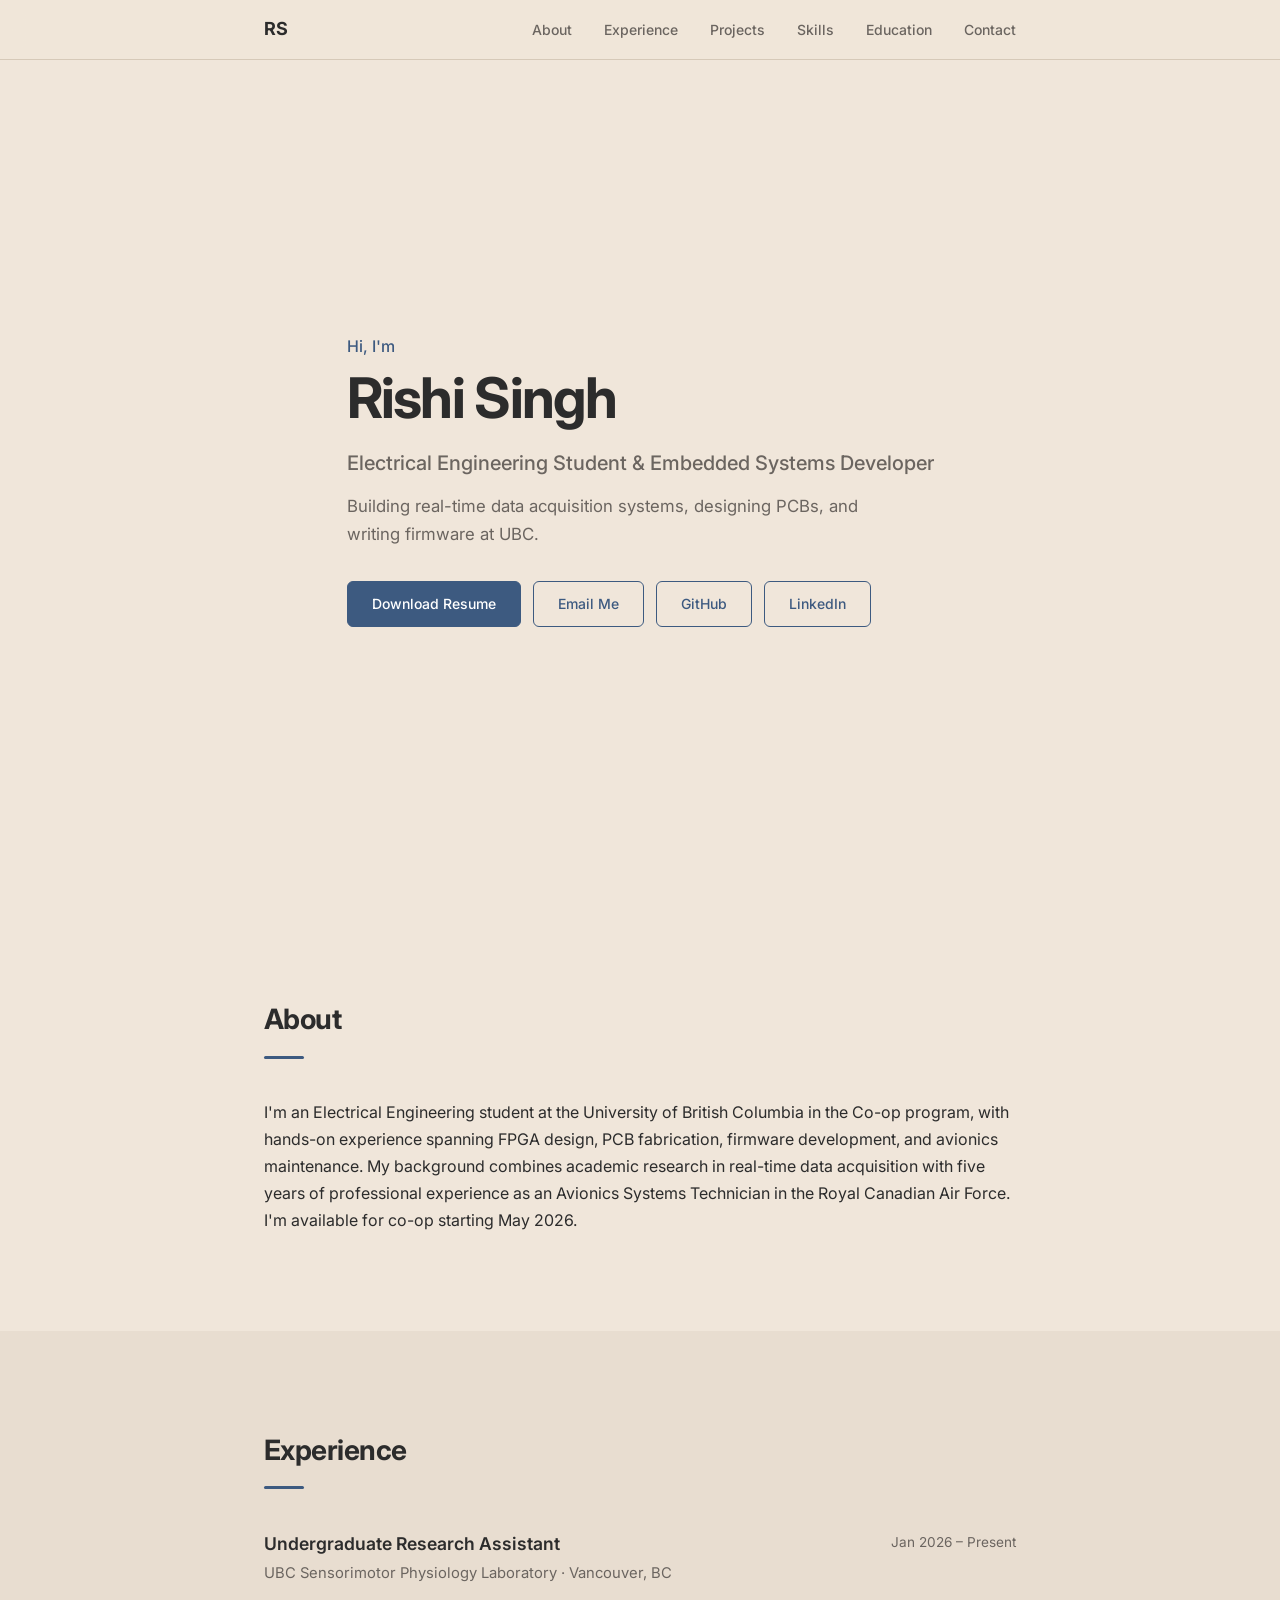
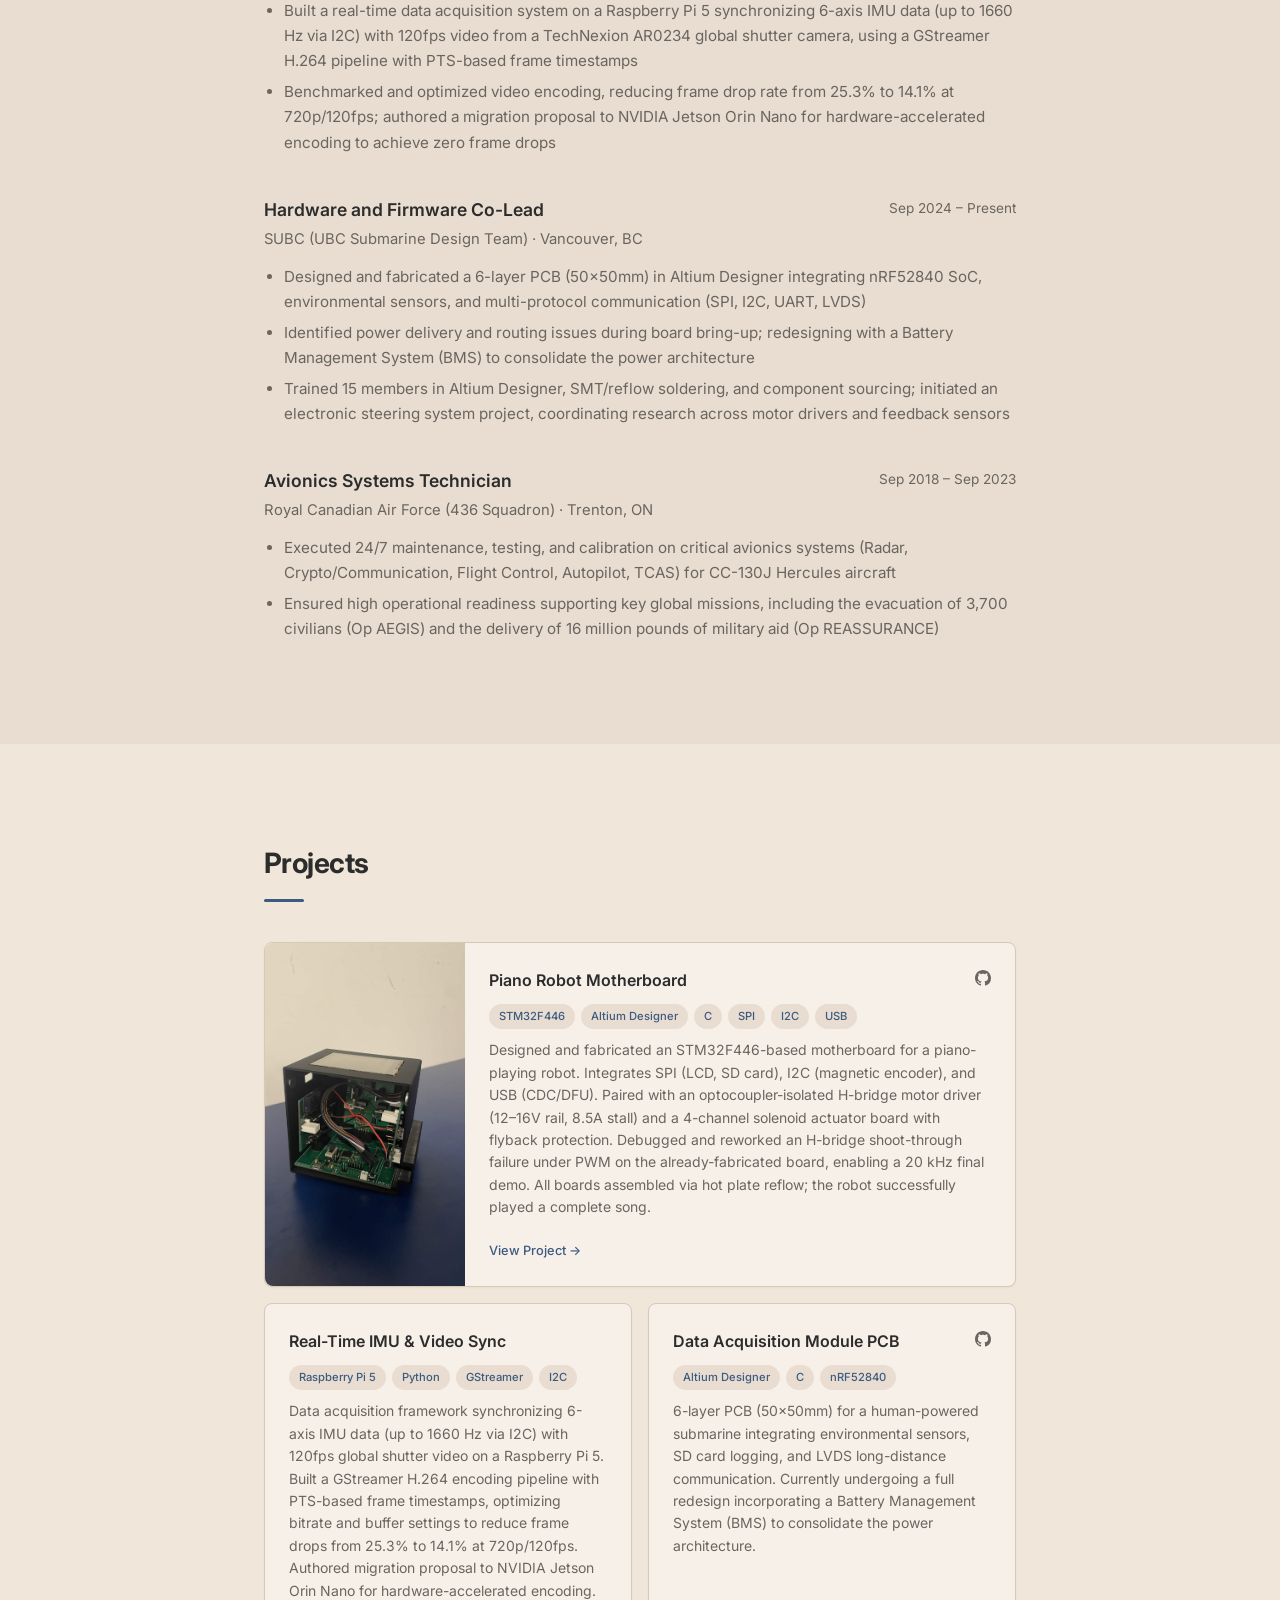
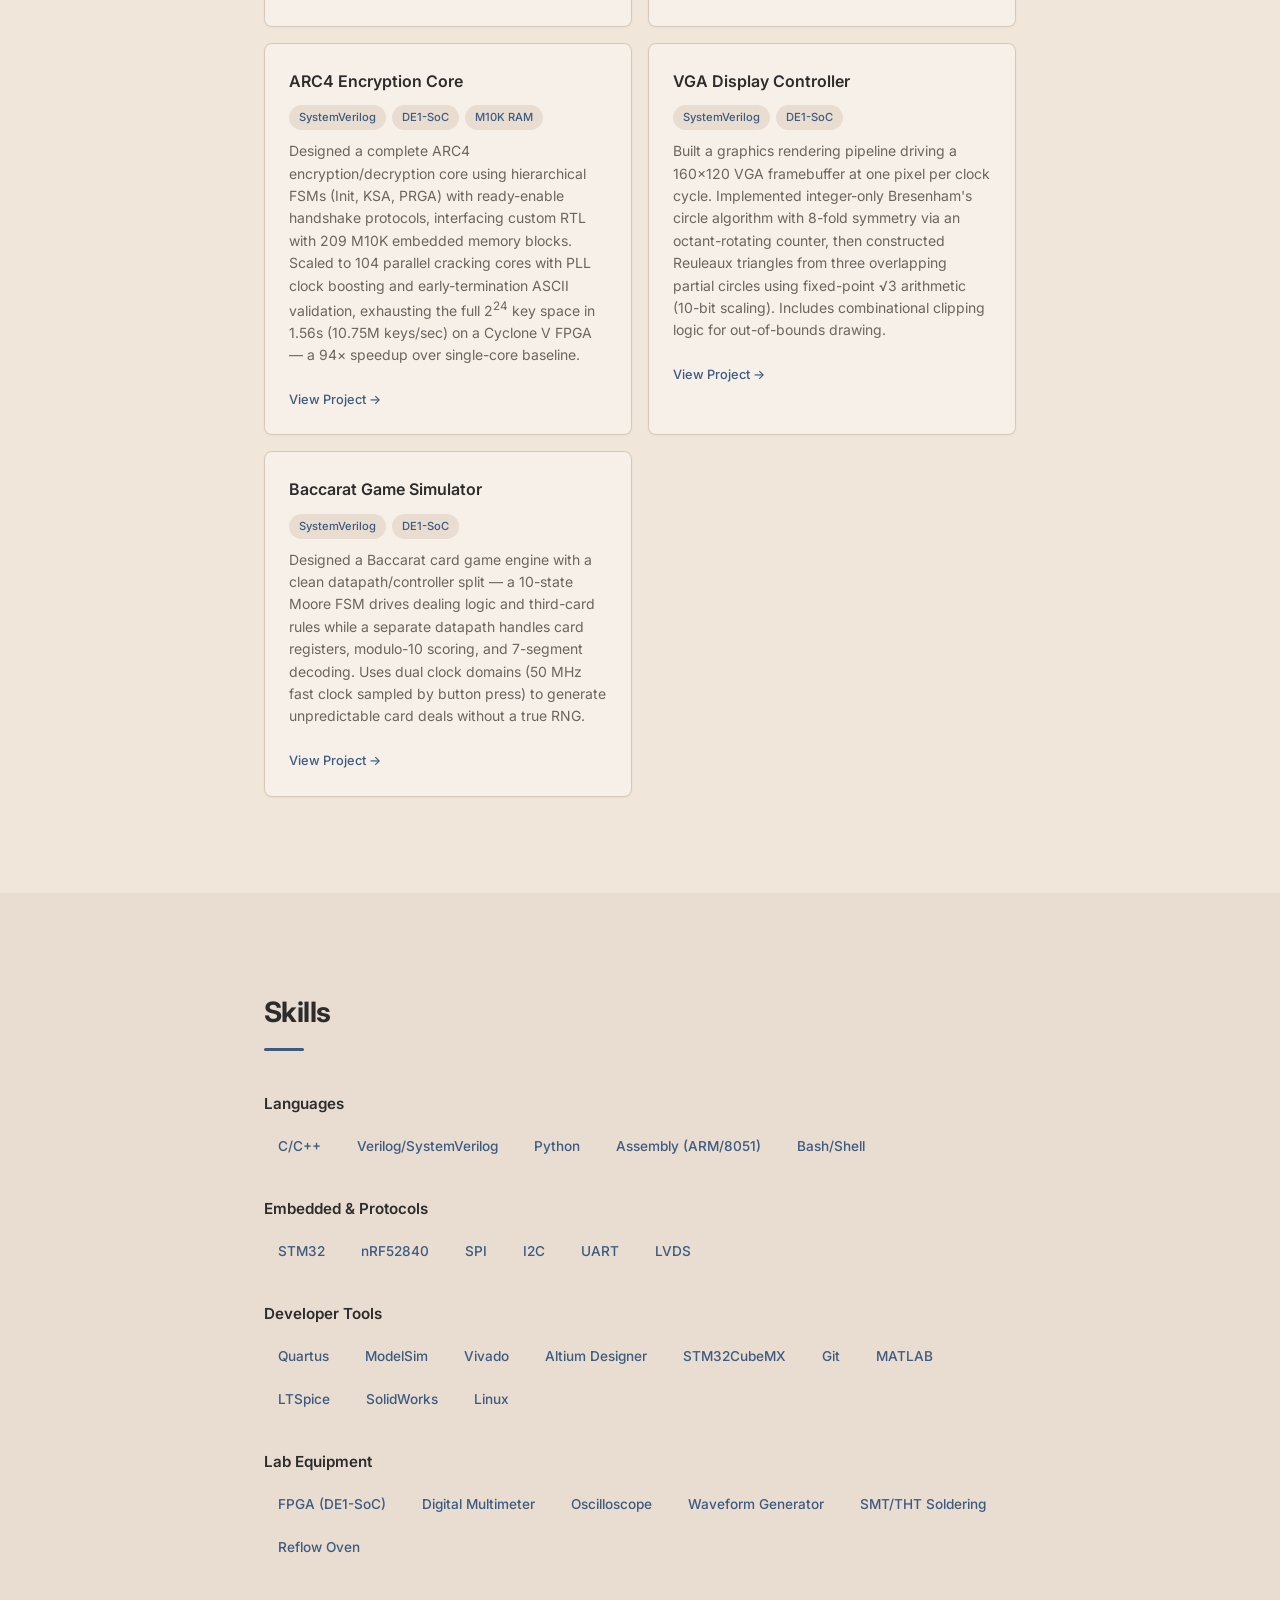
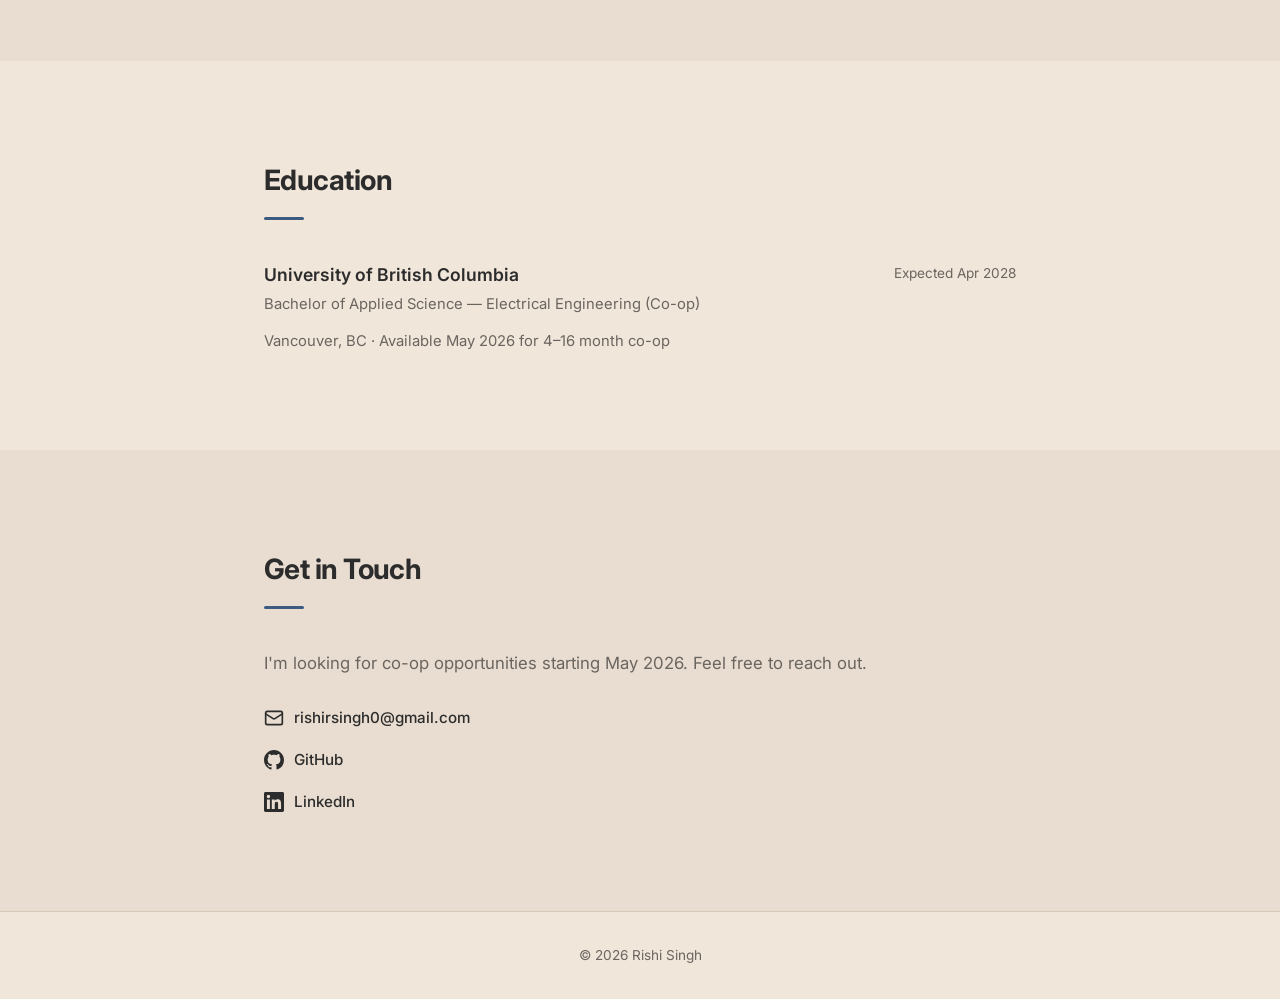
==== index.html @ 681d7760 "Update Piano Robot page with H-bridge rework story and restore videos Replace the dead tuning-test u" ====
<!DOCTYPE html>
<html lang="en">
<head>
  <meta charset="UTF-8">
  <meta name="viewport" content="width=device-width, initial-scale=1.0">
  <title>Rishi Singh</title>
  <link rel="preconnect" href="https://fonts.googleapis.com">
  <link rel="preconnect" href="https://fonts.gstatic.com" crossorigin>
  <link href="https://fonts.googleapis.com/css2?family=Inter:wght@400;500;600;700&display=swap" rel="stylesheet">
  <link rel="stylesheet" href="style.css">
</head>
<body>

  <!-- Navigation -->
  <nav class="nav" id="nav">
    <div class="nav-inner">
      <a href="#hero" class="nav-logo">RS</a>
      <button class="nav-toggle" id="nav-toggle" aria-label="Toggle navigation">
        <span></span>
        <span></span>
        <span></span>
      </button>
      <ul class="nav-links" id="nav-links">
        <li><a href="#about">About</a></li>
        <li><a href="#experience">Experience</a></li>
        <li><a href="#projects">Projects</a></li>
        <li><a href="#skills">Skills</a></li>
        <li><a href="#education">Education</a></li>
        <li><a href="#contact">Contact</a></li>
      </ul>
    </div>
  </nav>

  <!-- Hero -->
  <section class="hero" id="hero">
    <div class="container">
      <p class="hero-greeting">Hi, I'm</p>
      <h1 class="hero-name">Rishi Singh</h1>
      <p class="hero-title">Electrical Engineering Student &amp; Embedded Systems Developer</p>
      <p class="hero-tagline">Building real-time data acquisition systems, designing PCBs, and writing firmware at UBC.</p>
      <div class="hero-links">
        <a href="Resume_Rishi_Singh.pdf" download class="btn">Download Resume</a>
        <a href="mailto:rishirsingh0@gmail.com" class="btn btn-outline">Email Me</a>
        <a href="https://github.com/RishiSingh0" target="_blank" rel="noopener" class="btn btn-outline">GitHub</a>
        <a href="https://linkedin.com/in/devrishisingh/" target="_blank" rel="noopener" class="btn btn-outline">LinkedIn</a>
      </div>
    </div>
  </section>

  <!-- About -->
  <section class="section" id="about">
    <div class="container fade-in">
      <h2 class="section-title">About</h2>
      <p>I'm an Electrical Engineering student at the University of British Columbia in the Co-op program, with hands-on experience spanning FPGA design, PCB fabrication, firmware development, and avionics maintenance. My background combines academic research in real-time data acquisition with five years of professional experience as an Avionics Systems Technician in the Royal Canadian Air Force. I'm available for co-op starting May 2026.</p>
    </div>
  </section>

  <!-- Experience -->
  <section class="section section-alt" id="experience">
    <div class="container fade-in">
      <h2 class="section-title">Experience</h2>

      <div class="entry">
        <div class="entry-header">
          <div>
            <h3 class="entry-title">Undergraduate Research Assistant</h3>
            <p class="entry-subtitle">UBC Sensorimotor Physiology Laboratory &middot; Vancouver, BC</p>
          </div>
          <span class="entry-date">Jan 2026 &ndash; Present</span>
        </div>
        <ul class="entry-list">
          <li>Built a real-time data acquisition system on a Raspberry Pi 5 synchronizing 6-axis IMU data (up to 1660 Hz via I2C) with 120fps video from a TechNexion AR0234 global shutter camera, using a GStreamer H.264 pipeline with PTS-based frame timestamps</li>
          <li>Benchmarked and optimized video encoding, reducing frame drop rate from 25.3% to 14.1% at 720p/120fps; authored a migration proposal to NVIDIA Jetson Orin Nano for hardware-accelerated encoding to achieve zero frame drops</li>
        </ul>
      </div>

      <div class="entry">
        <div class="entry-header">
          <div>
            <h3 class="entry-title">Hardware and Firmware Co-Lead</h3>
            <p class="entry-subtitle">SUBC (UBC Submarine Design Team) &middot; Vancouver, BC</p>
          </div>
          <span class="entry-date">Sep 2024 &ndash; Present</span>
        </div>
        <ul class="entry-list">
          <li>Designed and fabricated a 6-layer PCB (50&times;50mm) in Altium Designer integrating nRF52840 SoC, environmental sensors, and multi-protocol communication (SPI, I2C, UART, LVDS)</li>
          <li>Identified power delivery and routing issues during board bring-up; redesigning with a Battery Management System (BMS) to consolidate the power architecture</li>
          <li>Trained 15 members in Altium Designer, SMT/reflow soldering, and component sourcing; initiated an electronic steering system project, coordinating research across motor drivers and feedback sensors</li>
        </ul>
      </div>

      <div class="entry">
        <div class="entry-header">
          <div>
            <h3 class="entry-title">Avionics Systems Technician</h3>
            <p class="entry-subtitle">Royal Canadian Air Force (436 Squadron) &middot; Trenton, ON</p>
          </div>
          <span class="entry-date">Sep 2018 &ndash; Sep 2023</span>
        </div>
        <ul class="entry-list">
          <li>Executed 24/7 maintenance, testing, and calibration on critical avionics systems (Radar, Crypto/Communication, Flight Control, Autopilot, TCAS) for CC-130J Hercules aircraft</li>
          <li>Ensured high operational readiness supporting key global missions, including the evacuation of 3,700 civilians (Op AEGIS) and the delivery of 16 million pounds of military aid (Op REASSURANCE)</li>
        </ul>
      </div>
    </div>
  </section>

  <!-- Projects -->
  <section class="section" id="projects">
    <div class="container fade-in">
      <h2 class="section-title">Projects</h2>
      <div class="projects-grid">

        <!-- Piano Robot Motherboard — spans full width -->
        <div class="project-card project-card-wide">
          <div class="project-card-inner">
            <div class="project-card-thumb">
              <img src="images/piano-system.jpg" alt="Piano robot system in enclosure with LCD display" loading="lazy">
            </div>
            <div class="project-card-body">
              <div class="project-card-header">
                <h3 class="project-name">Piano Robot Motherboard</h3>
                <a href="https://github.com/RishiSingh0/piano-robot-motherboard" target="_blank" rel="noopener" class="project-gh" aria-label="View on GitHub">
                  <svg width="16" height="16" viewBox="0 0 24 24" fill="currentColor"><path d="M12 0C5.37 0 0 5.37 0 12c0 5.31 3.435 9.795 8.205 11.385.6.105.825-.255.825-.57 0-.285-.015-1.23-.015-2.235-3.015.555-3.795-.735-4.035-1.41-.135-.345-.72-1.41-1.23-1.695-.42-.225-1.02-.78-.015-.795.945-.015 1.62.87 1.845 1.23 1.08 1.815 2.805 1.305 3.495.99.105-.78.42-1.305.765-1.605-2.67-.3-5.46-1.335-5.46-5.925 0-1.305.465-2.385 1.23-3.225-.12-.3-.54-1.53.12-3.18 0 0 1.005-.315 3.3 1.23.96-.27 1.98-.405 3-.405s2.04.135 3 .405c2.295-1.56 3.3-1.23 3.3-1.23.66 1.65.24 2.88.12 3.18.765.84 1.23 1.905 1.23 3.225 0 4.605-2.805 5.625-5.475 5.925.435.375.81 1.095.81 2.22 0 1.605-.015 2.895-.015 3.3 0 .315.225.69.825.57A12.02 12.02 0 0 0 24 12c0-6.63-5.37-12-12-12z"/></svg>
                </a>
              </div>
              <div class="project-tags">
                <span class="tag">STM32F446</span>
                <span class="tag">Altium Designer</span>
                <span class="tag">C</span>
                <span class="tag">SPI</span>
                <span class="tag">I2C</span>
                <span class="tag">USB</span>
              </div>
              <p class="project-desc">Designed and fabricated an STM32F446-based motherboard for a piano-playing robot. Integrates SPI (LCD, SD card), I2C (magnetic encoder), and USB (CDC/DFU). Paired with an optocoupler-isolated H-bridge motor driver (12&ndash;16V rail, 8.5A stall) and a 4-channel solenoid actuator board with flyback protection. Debugged and reworked an H-bridge shoot-through failure under PWM on the already-fabricated board, enabling a 20 kHz final demo. All boards assembled via hot plate reflow; the robot successfully played a complete song.</p>
              <a href="projects/piano-robot.html" class="project-link">View Project &rarr;</a>
            </div>
          </div>
        </div>

        <!-- IMU & Video Sync -->
        <div class="project-card">
          <div class="project-card-header">
            <h3 class="project-name">Real-Time IMU &amp; Video Sync</h3>
          </div>
          <div class="project-tags">
            <span class="tag">Raspberry Pi 5</span>
            <span class="tag">Python</span>
            <span class="tag">GStreamer</span>
            <span class="tag">I2C</span>
          </div>
          <p class="project-desc">Data acquisition framework synchronizing 6-axis IMU data (up to 1660 Hz via I2C) with 120fps global shutter video on a Raspberry Pi 5. Built a GStreamer H.264 encoding pipeline with PTS-based frame timestamps, optimizing bitrate and buffer settings to reduce frame drops from 25.3% to 14.1% at 720p/120fps. Authored migration proposal to NVIDIA Jetson Orin Nano for hardware-accelerated encoding.</p>
        </div>

        <!-- DAQ Module -->
        <div class="project-card">
          <div class="project-card-header">
            <h3 class="project-name">Data Acquisition Module PCB</h3>
            <a href="https://github.com/RishiSingh0/Data-Acquisition-Module-PCB" target="_blank" rel="noopener" class="project-gh" aria-label="View on GitHub">
              <svg width="16" height="16" viewBox="0 0 24 24" fill="currentColor"><path d="M12 0C5.37 0 0 5.37 0 12c0 5.31 3.435 9.795 8.205 11.385.6.105.825-.255.825-.57 0-.285-.015-1.23-.015-2.235-3.015.555-3.795-.735-4.035-1.41-.135-.345-.72-1.41-1.23-1.695-.42-.225-1.02-.78-.015-.795.945-.015 1.62.87 1.845 1.23 1.08 1.815 2.805 1.305 3.495.99.105-.78.42-1.305.765-1.605-2.67-.3-5.46-1.335-5.46-5.925 0-1.305.465-2.385 1.23-3.225-.12-.3-.54-1.53.12-3.18 0 0 1.005-.315 3.3 1.23.96-.27 1.98-.405 3-.405s2.04.135 3 .405c2.295-1.56 3.3-1.23 3.3-1.23.66 1.65.24 2.88.12 3.18.765.84 1.23 1.905 1.23 3.225 0 4.605-2.805 5.625-5.475 5.925.435.375.81 1.095.81 2.22 0 1.605-.015 2.895-.015 3.3 0 .315.225.69.825.57A12.02 12.02 0 0 0 24 12c0-6.63-5.37-12-12-12z"/></svg>
            </a>
          </div>
          <div class="project-tags">
            <span class="tag">Altium Designer</span>
            <span class="tag">C</span>
            <span class="tag">nRF52840</span>
          </div>
          <p class="project-desc">6-layer PCB (50&times;50mm) for a human-powered submarine integrating environmental sensors, SD card logging, and LVDS long-distance communication. Currently undergoing a full redesign incorporating a Battery Management System (BMS) to consolidate the power architecture.</p>
        </div>

        <!-- ARC4 -->
        <div class="project-card">
          <div class="project-card-header">
            <h3 class="project-name">ARC4 Encryption Core</h3>
          </div>
          <div class="project-tags">
            <span class="tag">SystemVerilog</span>
            <span class="tag">DE1-SoC</span>
            <span class="tag">M10K RAM</span>
          </div>
          <p class="project-desc">Designed a complete ARC4 encryption/decryption core using hierarchical FSMs (Init, KSA, PRGA) with ready-enable handshake protocols, interfacing custom RTL with 209 M10K embedded memory blocks. Scaled to 104 parallel cracking cores with PLL clock boosting and early-termination ASCII validation, exhausting the full 2<sup>24</sup> key space in 1.56s (10.75M keys/sec) on a Cyclone V FPGA &mdash; a 94&times; speedup over single-core baseline.</p>
          <a href="projects/arc4.html" class="project-link">View Project &rarr;</a>
        </div>

        <!-- VGA -->
        <div class="project-card">
          <div class="project-card-header">
            <h3 class="project-name">VGA Display Controller</h3>
          </div>
          <div class="project-tags">
            <span class="tag">SystemVerilog</span>
            <span class="tag">DE1-SoC</span>
          </div>
          <p class="project-desc">Built a graphics rendering pipeline driving a 160&times;120 VGA framebuffer at one pixel per clock cycle. Implemented integer-only Bresenham's circle algorithm with 8-fold symmetry via an octant-rotating counter, then constructed Reuleaux triangles from three overlapping partial circles using fixed-point &radic;3 arithmetic (10-bit scaling). Includes combinational clipping logic for out-of-bounds drawing.</p>
          <a href="projects/vga.html" class="project-link">View Project &rarr;</a>
        </div>

        <!-- Baccarat -->
        <div class="project-card">
          <div class="project-card-header">
            <h3 class="project-name">Baccarat Game Simulator</h3>
          </div>
          <div class="project-tags">
            <span class="tag">SystemVerilog</span>
            <span class="tag">DE1-SoC</span>
          </div>
          <p class="project-desc">Designed a Baccarat card game engine with a clean datapath/controller split &mdash; a 10-state Moore FSM drives dealing logic and third-card rules while a separate datapath handles card registers, modulo-10 scoring, and 7-segment decoding. Uses dual clock domains (50 MHz fast clock sampled by button press) to generate unpredictable card deals without a true RNG.</p>
          <a href="projects/baccarat.html" class="project-link">View Project &rarr;</a>
        </div>

      </div>
    </div>
  </section>

  <!-- Skills -->
  <section class="section section-alt" id="skills">
    <div class="container fade-in">
      <h2 class="section-title">Skills</h2>
      <div class="skills-grid">

        <div class="skill-group">
          <h3 class="skill-category">Languages</h3>
          <div class="skill-tags">
            <span class="tag">C/C++</span>
            <span class="tag">Verilog/SystemVerilog</span>
            <span class="tag">Python</span>
            <span class="tag">Assembly (ARM/8051)</span>
            <span class="tag">Bash/Shell</span>
          </div>
        </div>

        <div class="skill-group">
          <h3 class="skill-category">Embedded &amp; Protocols</h3>
          <div class="skill-tags">
            <span class="tag">STM32</span>
            <span class="tag">nRF52840</span>
            <span class="tag">SPI</span>
            <span class="tag">I2C</span>
            <span class="tag">UART</span>
            <span class="tag">LVDS</span>
          </div>
        </div>

        <div class="skill-group">
          <h3 class="skill-category">Developer Tools</h3>
          <div class="skill-tags">
            <span class="tag">Quartus</span>
            <span class="tag">ModelSim</span>
            <span class="tag">Vivado</span>
            <span class="tag">Altium Designer</span>
            <span class="tag">STM32CubeMX</span>
            <span class="tag">Git</span>
            <span class="tag">MATLAB</span>
            <span class="tag">LTSpice</span>
            <span class="tag">SolidWorks</span>
            <span class="tag">Linux</span>
          </div>
        </div>

        <div class="skill-group">
          <h3 class="skill-category">Lab Equipment</h3>
          <div class="skill-tags">
            <span class="tag">FPGA (DE1-SoC)</span>
            <span class="tag">Digital Multimeter</span>
            <span class="tag">Oscilloscope</span>
            <span class="tag">Waveform Generator</span>
            <span class="tag">SMT/THT Soldering</span>
            <span class="tag">Reflow Oven</span>
          </div>
        </div>

      </div>
    </div>
  </section>

  <!-- Education -->
  <section class="section" id="education">
    <div class="container fade-in">
      <h2 class="section-title">Education</h2>
      <div class="entry">
        <div class="entry-header">
          <div>
            <h3 class="entry-title">University of British Columbia</h3>
            <p class="entry-subtitle">Bachelor of Applied Science &mdash; Electrical Engineering (Co-op)</p>
          </div>
          <span class="entry-date">Expected Apr 2028</span>
        </div>
        <p class="entry-detail">Vancouver, BC &middot; Available May 2026 for 4&ndash;16 month co-op</p>
      </div>
    </div>
  </section>

  <!-- Contact / Footer -->
  <section class="section section-alt" id="contact">
    <div class="container fade-in">
      <h2 class="section-title">Get in Touch</h2>
      <p class="contact-text">I'm looking for co-op opportunities starting May 2026. Feel free to reach out.</p>
      <div class="contact-links">
        <a href="mailto:rishirsingh0@gmail.com" class="contact-item">
          <svg width="20" height="20" viewBox="0 0 24 24" fill="none" stroke="currentColor" stroke-width="2" stroke-linecap="round" stroke-linejoin="round"><rect x="2" y="4" width="20" height="16" rx="2"/><path d="m22 7-8.97 5.7a1.94 1.94 0 0 1-2.06 0L2 7"/></svg>
          rishirsingh0@gmail.com
        </a>
        <a href="https://github.com/RishiSingh0" target="_blank" rel="noopener" class="contact-item">
          <svg width="20" height="20" viewBox="0 0 24 24" fill="currentColor"><path d="M12 0C5.37 0 0 5.37 0 12c0 5.31 3.435 9.795 8.205 11.385.6.105.825-.255.825-.57 0-.285-.015-1.23-.015-2.235-3.015.555-3.795-.735-4.035-1.41-.135-.345-.72-1.41-1.23-1.695-.42-.225-1.02-.78-.015-.795.945-.015 1.62.87 1.845 1.23 1.08 1.815 2.805 1.305 3.495.99.105-.78.42-1.305.765-1.605-2.67-.3-5.46-1.335-5.46-5.925 0-1.305.465-2.385 1.23-3.225-.12-.3-.54-1.53.12-3.18 0 0 1.005-.315 3.3 1.23.96-.27 1.98-.405 3-.405s2.04.135 3 .405c2.295-1.56 3.3-1.23 3.3-1.23.66 1.65.24 2.88.12 3.18.765.84 1.23 1.905 1.23 3.225 0 4.605-2.805 5.625-5.475 5.925.435.375.81 1.095.81 2.22 0 1.605-.015 2.895-.015 3.3 0 .315.225.69.825.57A12.02 12.02 0 0 0 24 12c0-6.63-5.37-12-12-12z"/></svg>
          GitHub
        </a>
        <a href="https://linkedin.com/in/devrishisingh/" target="_blank" rel="noopener" class="contact-item">
          <svg width="20" height="20" viewBox="0 0 24 24" fill="currentColor"><path d="M20.447 20.452h-3.554v-5.569c0-1.328-.027-3.037-1.852-3.037-1.853 0-2.136 1.445-2.136 2.939v5.667H9.351V9h3.414v1.561h.046c.477-.9 1.637-1.85 3.37-1.85 3.601 0 4.267 2.37 4.267 5.455v6.286zM5.337 7.433a2.062 2.062 0 0 1-2.063-2.065 2.064 2.064 0 1 1 2.063 2.065zm1.782 13.019H3.555V9h3.564v11.452zM22.225 0H1.771C.792 0 0 .774 0 1.729v20.542C0 23.227.792 24 1.771 24h20.451C23.2 24 24 23.227 24 22.271V1.729C24 .774 23.2 0 22.222 0h.003z"/></svg>
          LinkedIn
        </a>
      </div>
    </div>
  </section>

  <footer class="footer">
    <div class="container">
      <p>&copy; 2026 Rishi Singh</p>
    </div>
  </footer>

  <script src="script.js"></script>
</body>
</html>
---- style.css ----
/* === Reset & Base === */
*, *::before, *::after {
  margin: 0;
  padding: 0;
  box-sizing: border-box;
}

:root {
  --color-bg: #f0e6da;
  --color-text: #2c2c2c;
  --color-muted: #6b6560;
  --color-accent: #3d5a80;
  --color-accent-light: #e8ddd0;
  --color-border: #d6c9b8;
  --color-section-alt: #e8ddd0;
  --color-card-bg: #f7f0e8;
  --font: 'Inter', -apple-system, BlinkMacSystemFont, 'Segoe UI', Roboto, sans-serif;
  --max-width: 800px;
  --nav-height: 60px;
}

html {
  scroll-behavior: smooth;
  scroll-padding-top: var(--nav-height);
}

body {
  font-family: var(--font);
  color: var(--color-text);
  background: var(--color-bg);
  line-height: 1.7;
  font-size: 16px;
  -webkit-font-smoothing: antialiased;
}

a {
  color: var(--color-accent);
  text-decoration: none;
  transition: color 0.2s;
}

a:hover {
  color: #2c4a6e;
}

ul {
  list-style: none;
}

.container {
  max-width: var(--max-width);
  margin: 0 auto;
  padding: 0 24px;
}

/* === Navigation === */
.nav {
  position: fixed;
  top: 0;
  left: 0;
  right: 0;
  height: var(--nav-height);
  background: rgba(240, 230, 218, 0.92);
  backdrop-filter: blur(12px);
  -webkit-backdrop-filter: blur(12px);
  border-bottom: 1px solid var(--color-border);
  z-index: 100;
  transition: box-shadow 0.3s;
}

.nav.scrolled {
  box-shadow: 0 1px 8px rgba(0, 0, 0, 0.08);
}

.nav-inner {
  max-width: var(--max-width);
  margin: 0 auto;
  padding: 0 24px;
  height: 100%;
  display: flex;
  align-items: center;
  justify-content: space-between;
}

.nav-logo {
  font-weight: 700;
  font-size: 1.125rem;
  color: var(--color-text);
  letter-spacing: -0.02em;
}

.nav-logo:hover {
  color: var(--color-accent);
}

.nav-links {
  display: flex;
  gap: 32px;
}

.nav-links a {
  color: var(--color-muted);
  font-size: 0.875rem;
  font-weight: 500;
  transition: color 0.2s;
}

.nav-links a:hover {
  color: var(--color-text);
}

.nav-toggle {
  display: none;
  flex-direction: column;
  gap: 5px;
  background: none;
  border: none;
  cursor: pointer;
  padding: 4px;
}

.nav-toggle span {
  display: block;
  width: 22px;
  height: 2px;
  background: var(--color-text);
  border-radius: 2px;
  transition: transform 0.3s, opacity 0.3s;
}

.nav-toggle.active span:nth-child(1) {
  transform: translateY(7px) rotate(45deg);
}

.nav-toggle.active span:nth-child(2) {
  opacity: 0;
}

.nav-toggle.active span:nth-child(3) {
  transform: translateY(-7px) rotate(-45deg);
}

/* === Hero === */
.hero {
  min-height: 100vh;
  display: flex;
  align-items: center;
  padding-top: var(--nav-height);
}

.hero-greeting {
  font-size: 1rem;
  color: var(--color-accent);
  font-weight: 500;
  margin-bottom: 8px;
}

.hero-name {
  font-size: 3.5rem;
  font-weight: 700;
  letter-spacing: -0.03em;
  line-height: 1.1;
  margin-bottom: 16px;
}

.hero-title {
  font-size: 1.25rem;
  color: var(--color-muted);
  font-weight: 500;
  margin-bottom: 12px;
}

.hero-tagline {
  font-size: 1.05rem;
  color: var(--color-muted);
  max-width: 520px;
  margin-bottom: 32px;
}

.hero-links {
  display: flex;
  gap: 12px;
  flex-wrap: wrap;
}

.btn {
  display: inline-block;
  padding: 10px 24px;
  font-size: 0.875rem;
  font-weight: 500;
  font-family: var(--font);
  border-radius: 6px;
  border: 1.5px solid var(--color-accent);
  background: var(--color-accent);
  color: #fff;
  cursor: pointer;
  transition: background 0.2s, color 0.2s;
}

.btn:hover {
  background: #2c4a6e;
  border-color: #2c4a6e;
  color: #fff;
}

.btn-outline {
  background: transparent;
  color: var(--color-accent);
}

.btn-outline:hover {
  background: var(--color-accent);
  color: #fff;
}

/* === Sections === */
.section {
  padding: 96px 0;
}

.section-alt {
  background: var(--color-section-alt);
}

.section-title {
  font-size: 1.75rem;
  font-weight: 700;
  letter-spacing: -0.02em;
  margin-bottom: 40px;
  position: relative;
}

.section-title::after {
  content: '';
  display: block;
  width: 40px;
  height: 3px;
  background: var(--color-accent);
  border-radius: 2px;
  margin-top: 12px;
}

/* === Experience & Education Entries === */
.entry {
  margin-bottom: 40px;
}

.entry:last-child {
  margin-bottom: 0;
}

.entry-header {
  display: flex;
  justify-content: space-between;
  align-items: flex-start;
  gap: 16px;
  margin-bottom: 12px;
}

.entry-title {
  font-size: 1.1rem;
  font-weight: 600;
}

.entry-subtitle {
  color: var(--color-muted);
  font-size: 0.925rem;
  margin-top: 2px;
}

.entry-date {
  color: var(--color-muted);
  font-size: 0.85rem;
  white-space: nowrap;
  flex-shrink: 0;
  margin-top: 2px;
}

.entry-list {
  padding-left: 20px;
  list-style: disc;
}

.entry-list li {
  margin-bottom: 6px;
  font-size: 0.95rem;
  color: var(--color-muted);
  line-height: 1.65;
}

.entry-detail {
  color: var(--color-muted);
  font-size: 0.925rem;
}

/* === Projects Grid === */
.projects-grid {
  display: grid;
  grid-template-columns: 1fr 1fr;
  gap: 16px;
}

.project-card {
  border: 1px solid var(--color-border);
  border-radius: 8px;
  padding: 24px;
  background: var(--color-card-bg);
  box-shadow: 0 1px 3px rgba(0, 0, 0, 0.04);
  transition: border-color 0.2s, box-shadow 0.2s;
  display: flex;
  flex-direction: column;
  gap: 10px;
}

.project-card:hover {
  border-color: var(--color-accent);
  box-shadow: 0 2px 12px rgba(61, 90, 128, 0.1);
}

/* Wide card spans both columns */
.project-card-wide {
  grid-column: 1 / -1;
  padding: 0;
}

.project-card-inner {
  display: flex;
  gap: 0;
  align-items: stretch;
}

.project-card-thumb {
  flex: 0 0 200px;
  overflow: hidden;
  border-radius: 8px 0 0 8px;
  background: #e8ddd0;
}

.project-card-thumb img {
  width: 100%;
  height: 100%;
  object-fit: cover;
  display: block;
}

.project-card-body {
  flex: 1;
  padding: 24px;
  display: flex;
  flex-direction: column;
  gap: 10px;
}

.project-card-header {
  display: flex;
  align-items: center;
  justify-content: space-between;
  gap: 8px;
}

.project-gh {
  color: var(--color-muted);
  flex-shrink: 0;
  transition: color 0.2s;
}

.project-gh:hover {
  color: var(--color-text);
}

.project-name {
  font-size: 1rem;
  font-weight: 600;
  color: var(--color-text);
}

.project-tags {
  display: flex;
  flex-wrap: wrap;
  gap: 6px;
}

.project-tags .tag {
  padding: 3px 10px;
  font-size: 0.7rem;
}

.project-desc {
  font-size: 0.875rem;
  color: var(--color-muted);
  line-height: 1.6;
}

/* === Skills === */
.skills-grid {
  display: flex;
  flex-direction: column;
  gap: 32px;
}

.skill-category {
  font-size: 0.95rem;
  font-weight: 600;
  margin-bottom: 12px;
}

.skill-tags {
  display: flex;
  flex-wrap: wrap;
  gap: 8px;
}

.tag {
  display: inline-block;
  padding: 6px 14px;
  font-size: 0.85rem;
  background: var(--color-accent-light);
  color: var(--color-accent);
  border-radius: 20px;
  font-weight: 500;
}

/* === Contact === */
.contact-text {
  color: var(--color-muted);
  margin-bottom: 28px;
  font-size: 1.05rem;
}

.contact-links {
  display: flex;
  flex-direction: column;
  gap: 16px;
}

.contact-item {
  display: inline-flex;
  align-items: center;
  gap: 10px;
  color: var(--color-text);
  font-weight: 500;
  font-size: 0.95rem;
  transition: color 0.2s;
}

.contact-item:hover {
  color: var(--color-accent);
}

.contact-item svg {
  flex-shrink: 0;
}

/* === Project Detail Pages === */
.project-detail {
  padding-top: calc(var(--nav-height) + 48px);
  padding-bottom: 96px;
}

.back-link {
  display: inline-block;
  font-size: 0.875rem;
  font-weight: 500;
  color: var(--color-accent);
  margin-bottom: 32px;
  transition: color 0.2s;
}

.back-link:hover {
  color: #2c4a6e;
}

.project-detail-header {
  margin-bottom: 48px;
}

.project-detail-header h1 {
  font-size: 2.25rem;
  font-weight: 700;
  letter-spacing: -0.03em;
  line-height: 1.2;
  margin-bottom: 12px;
}

.project-detail-summary {
  font-size: 1.05rem;
  color: var(--color-muted);
  margin-top: 12px;
  max-width: 600px;
}

.project-detail-section {
  margin-bottom: 40px;
}

.project-detail-section h2 {
  font-size: 1.2rem;
  font-weight: 600;
  margin-bottom: 16px;
  color: var(--color-text);
}

.project-detail-section > p {
  font-size: 0.95rem;
  color: var(--color-muted);
  line-height: 1.7;
  margin-bottom: 16px;
}

.project-detail-img {
  width: 100%;
  border-radius: 8px;
  margin: 16px 0;
  border: 1px solid var(--color-border);
}

.highlight-list {
  list-style: none;
  padding: 0;
}

.highlight-list li {
  position: relative;
  padding-left: 20px;
  margin-bottom: 12px;
  font-size: 0.95rem;
  color: var(--color-muted);
  line-height: 1.65;
}

.highlight-list li::before {
  content: '';
  position: absolute;
  left: 0;
  top: 10px;
  width: 6px;
  height: 6px;
  background: var(--color-accent);
  border-radius: 50%;
}

.highlight-list li strong {
  color: var(--color-text);
}

.highlight-list li code {
  font-size: 0.85rem;
  background: var(--color-accent-light);
  padding: 1px 6px;
  border-radius: 4px;
  font-family: 'SF Mono', 'Fira Code', 'Fira Mono', Menlo, Consolas, monospace;
}

.code-block {
  background: #2c2c2c;
  color: #e0d8cf;
  padding: 20px 24px;
  border-radius: 8px;
  overflow-x: auto;
  font-size: 0.8rem;
  line-height: 1.6;
  font-family: 'SF Mono', 'Fira Code', 'Fira Mono', Menlo, Consolas, monospace;
  -webkit-overflow-scrolling: touch;
}

.code-block code {
  background: none;
  padding: 0;
  font-size: inherit;
  line-height: inherit;
  font-family: inherit;
}

.project-link {
  display: inline-block;
  font-size: 0.8rem;
  font-weight: 500;
  color: var(--color-accent);
  margin-top: 12px;
  transition: color 0.2s;
}

.project-link:hover {
  color: #2c4a6e;
}

/* === Footer === */
.footer {
  padding: 32px 0;
  text-align: center;
  color: var(--color-muted);
  font-size: 0.85rem;
  border-top: 1px solid var(--color-border);
}

/* === Fade-in Animation === */
.fade-in {
  opacity: 0;
  transform: translateY(20px);
  transition: opacity 0.6s ease-out, transform 0.6s ease-out;
}

.fade-in.visible {
  opacity: 1;
  transform: translateY(0);
}

/* === Responsive === */
@media (max-width: 768px) {
  .hero-name {
    font-size: 2.5rem;
  }

  .hero-title {
    font-size: 1.1rem;
  }

  .section {
    padding: 72px 0;
  }

  .project-card-wide { padding: 0; }

  .project-card-inner {
    flex-direction: column;
  }

  .project-card-thumb {
    flex: none;
    height: 180px;
    border-radius: 8px 8px 0 0;
  }

  .project-card-body {
    padding: 20px;
  }

  .projects-grid {
    grid-template-columns: 1fr;
  }

  .entry-header {
    flex-direction: column;
    gap: 4px;
  }

  .entry-date {
    font-size: 0.8rem;
  }

  .nav-toggle {
    display: flex;
  }

  .nav-links {
    position: fixed;
    top: var(--nav-height);
    left: 0;
    right: 0;
    background: rgba(240, 230, 218, 0.98);
    backdrop-filter: blur(12px);
    -webkit-backdrop-filter: blur(12px);
    flex-direction: column;
    gap: 0;
    padding: 8px 0;
    border-bottom: 1px solid var(--color-border);
    transform: translateY(-100%);
    opacity: 0;
    pointer-events: none;
    transition: transform 0.3s, opacity 0.3s;
  }

  .nav-links.open {
    transform: translateY(0);
    opacity: 1;
    pointer-events: auto;
  }

  .nav-links a {
    display: block;
    padding: 12px 24px;
    font-size: 1rem;
  }

  .nav-links a:hover {
    background: var(--color-section-alt);
  }
}

@media (max-width: 768px) {
  .project-detail {
    padding-top: calc(var(--nav-height) + 32px);
    padding-bottom: 64px;
  }

  .project-detail-header h1 {
    font-size: 1.75rem;
  }

  .code-block {
    padding: 16px;
    font-size: 0.75rem;
  }
}

@media (max-width: 480px) {
  .hero-name {
    font-size: 2rem;
  }

  .hero-links {
    flex-direction: column;
  }

  .btn {
    text-align: center;
  }

  .section {
    padding: 56px 0;
  }

  .section-title {
    font-size: 1.5rem;
    margin-bottom: 28px;
  }
}
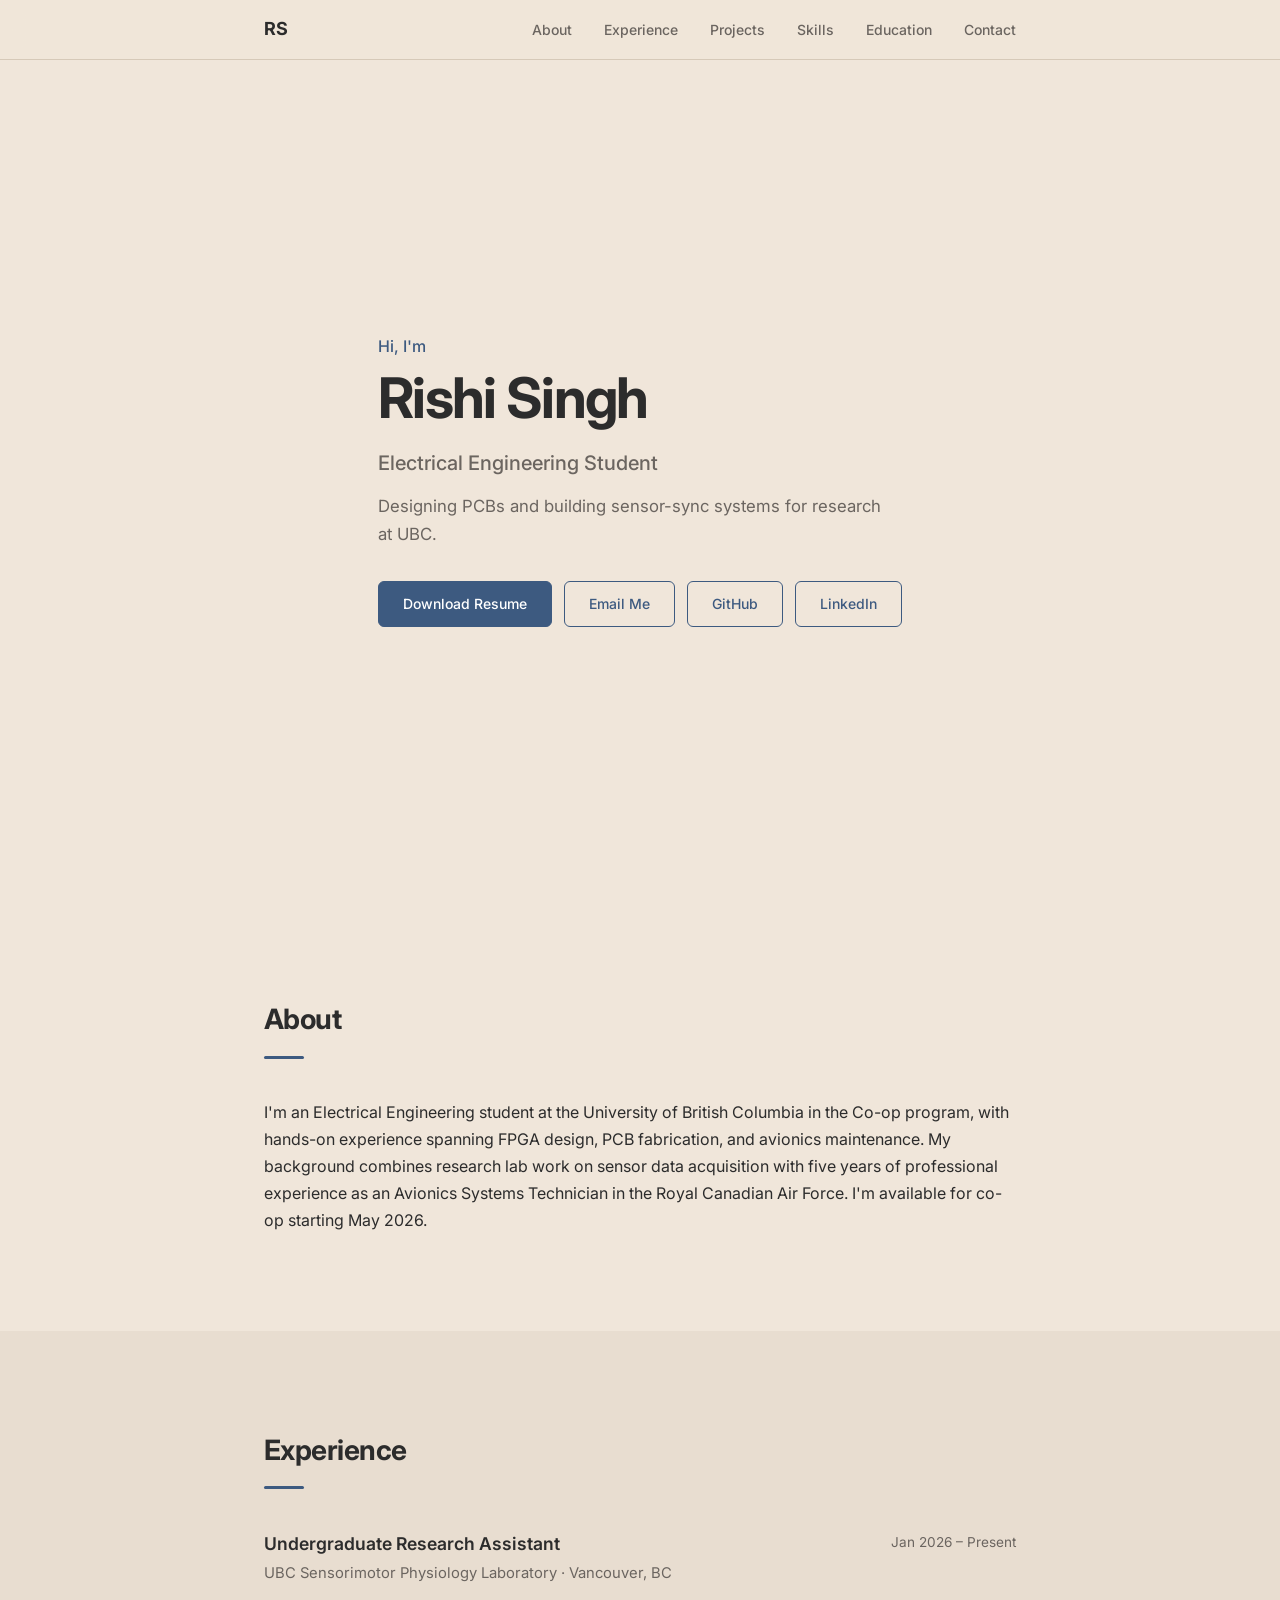
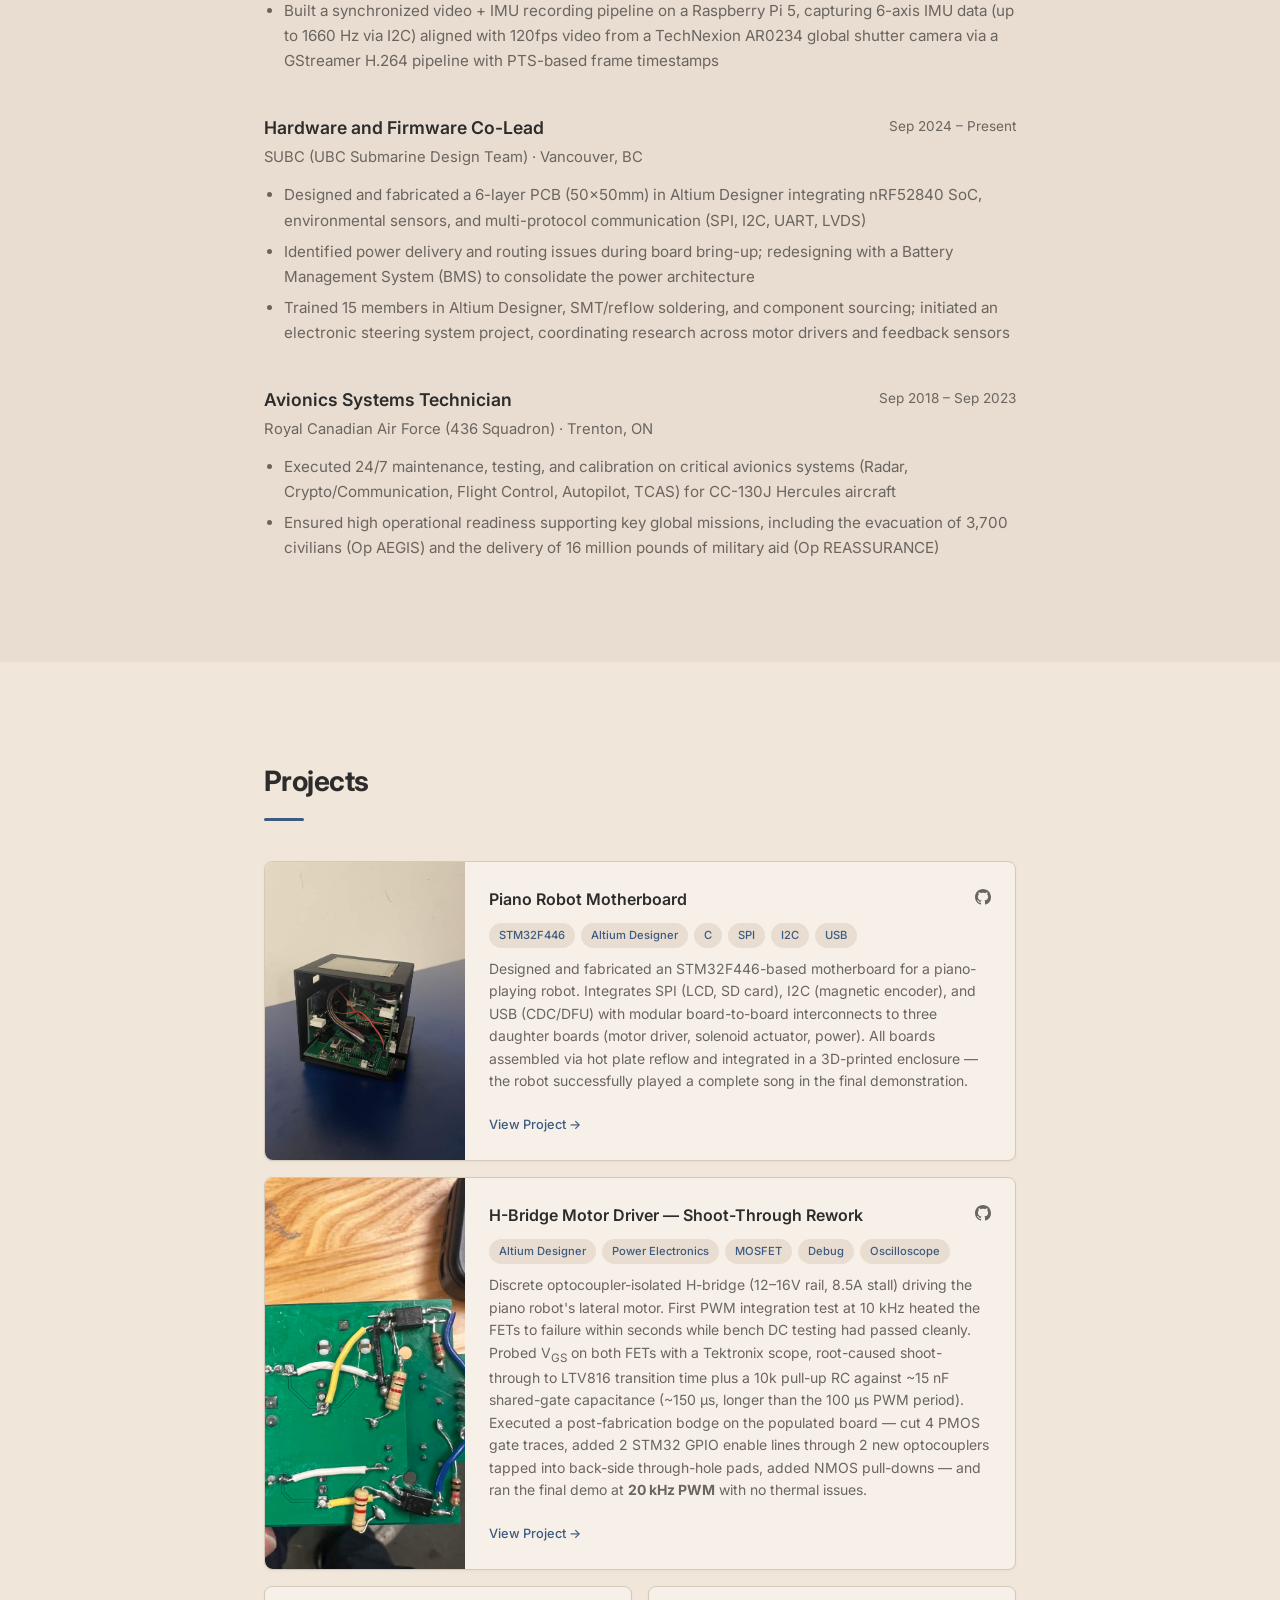
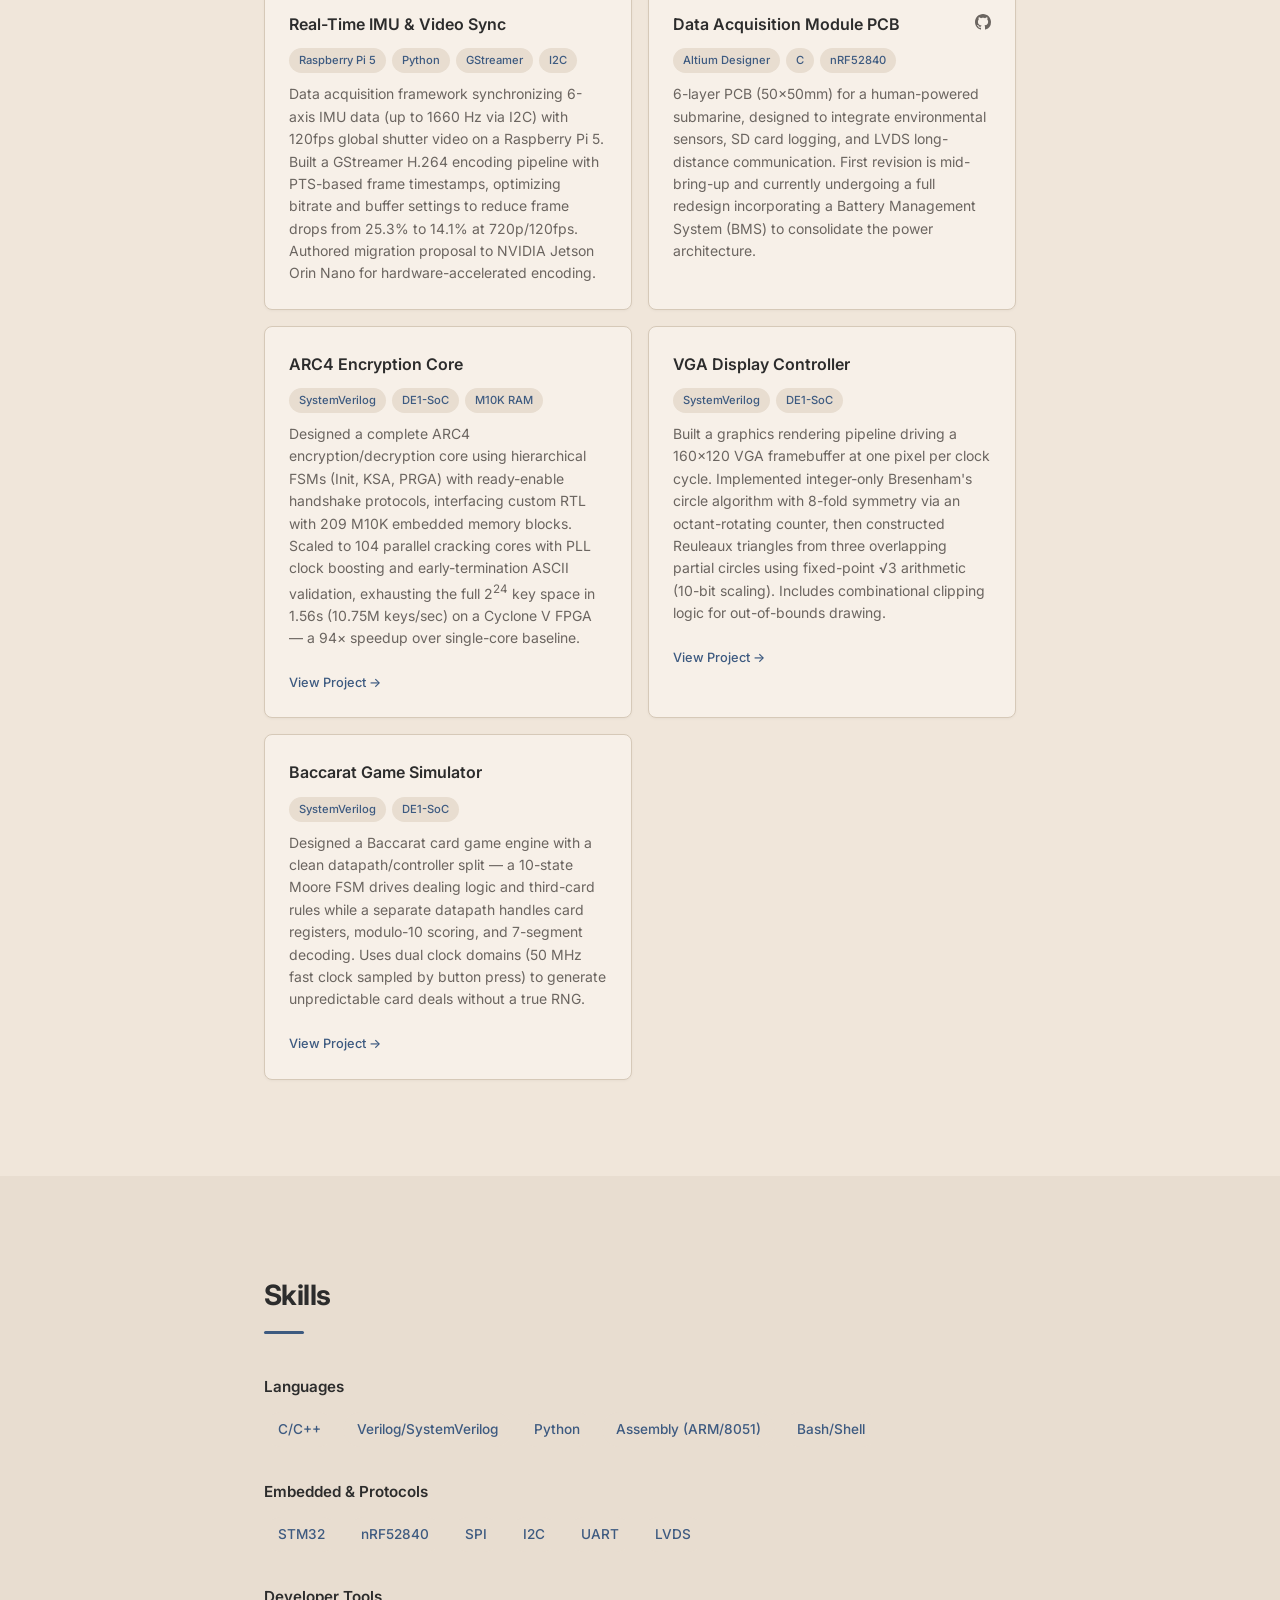
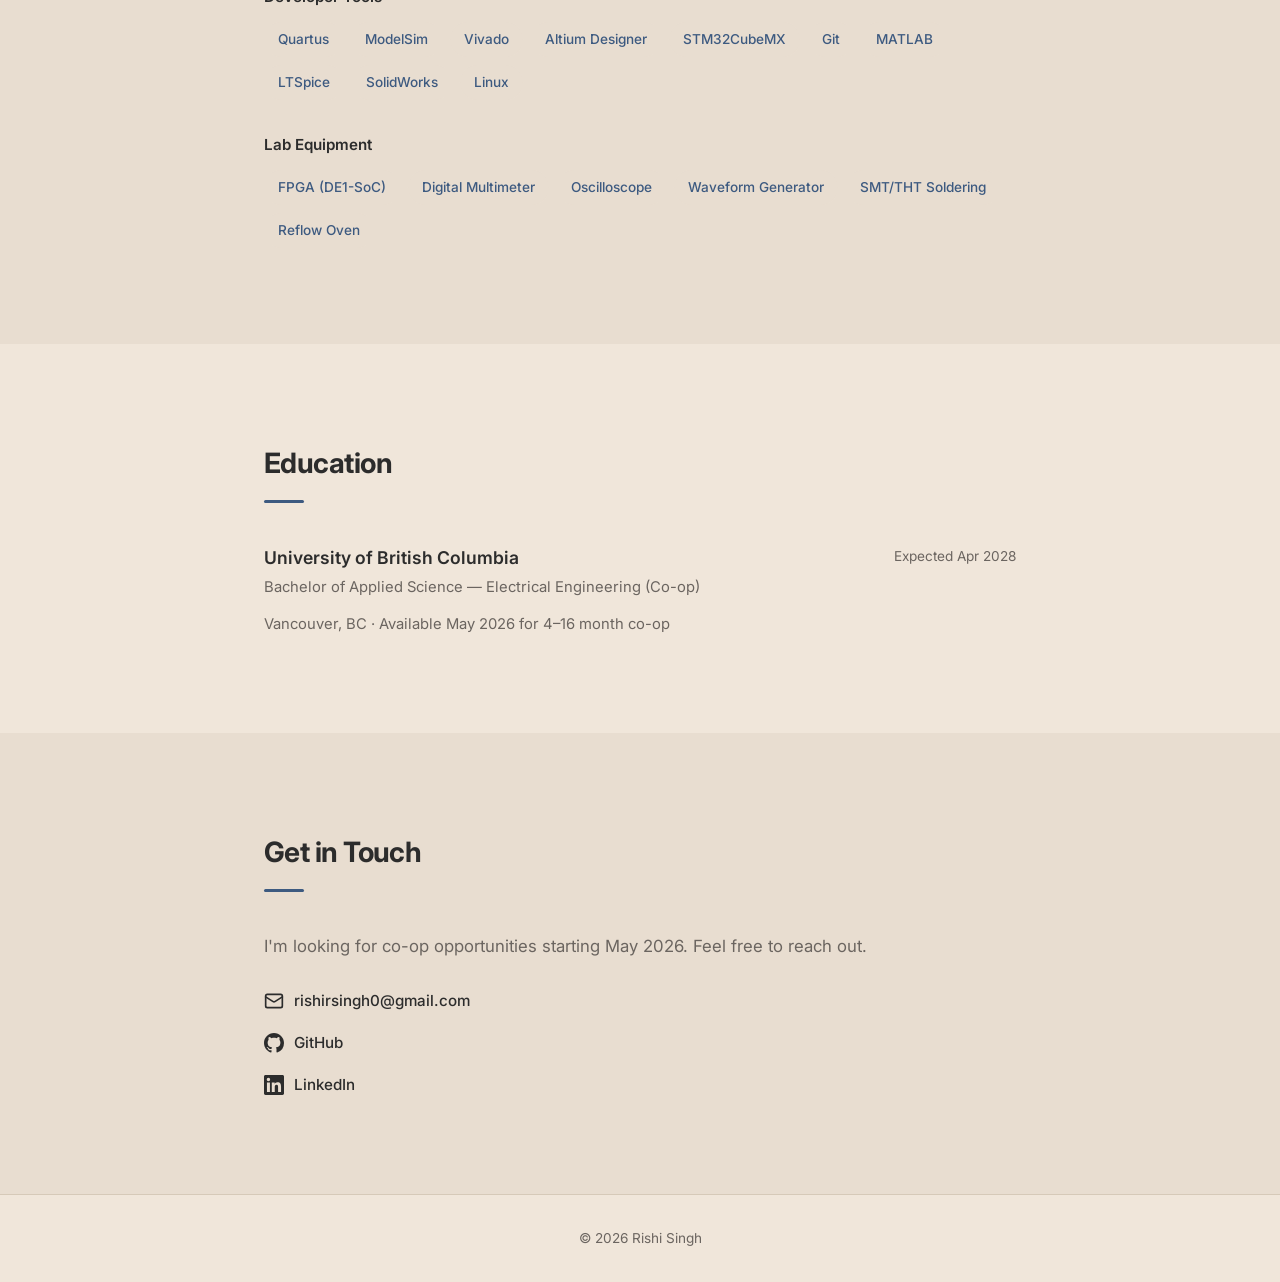
==== commit 9dcae0e5: "Honest copy pass and H-bridge gets its own project page Hero/About/SMP lab bullets were overclaiming" ====
--- a/index.html
+++ b/index.html
@@ -36,8 +36,8 @@
     <div class="container">
       <p class="hero-greeting">Hi, I'm</p>
       <h1 class="hero-name">Rishi Singh</h1>
-      <p class="hero-title">Electrical Engineering Student &amp; Embedded Systems Developer</p>
-      <p class="hero-tagline">Building real-time data acquisition systems, designing PCBs, and writing firmware at UBC.</p>
+      <p class="hero-title">Electrical Engineering Student</p>
+      <p class="hero-tagline">Designing PCBs and building sensor-sync systems for research at UBC.</p>
       <div class="hero-links">
         <a href="Resume_Rishi_Singh.pdf" download class="btn">Download Resume</a>
         <a href="mailto:rishirsingh0@gmail.com" class="btn btn-outline">Email Me</a>
@@ -51,7 +51,7 @@
   <section class="section" id="about">
     <div class="container fade-in">
       <h2 class="section-title">About</h2>
-      <p>I'm an Electrical Engineering student at the University of British Columbia in the Co-op program, with hands-on experience spanning FPGA design, PCB fabrication, firmware development, and avionics maintenance. My background combines academic research in real-time data acquisition with five years of professional experience as an Avionics Systems Technician in the Royal Canadian Air Force. I'm available for co-op starting May 2026.</p>
+      <p>I'm an Electrical Engineering student at the University of British Columbia in the Co-op program, with hands-on experience spanning FPGA design, PCB fabrication, and avionics maintenance. My background combines research lab work on sensor data acquisition with five years of professional experience as an Avionics Systems Technician in the Royal Canadian Air Force. I'm available for co-op starting May 2026.</p>
     </div>
   </section>
 
@@ -69,8 +69,7 @@
           <span class="entry-date">Jan 2026 &ndash; Present</span>
         </div>
         <ul class="entry-list">
-          <li>Built a real-time data acquisition system on a Raspberry Pi 5 synchronizing 6-axis IMU data (up to 1660 Hz via I2C) with 120fps video from a TechNexion AR0234 global shutter camera, using a GStreamer H.264 pipeline with PTS-based frame timestamps</li>
-          <li>Benchmarked and optimized video encoding, reducing frame drop rate from 25.3% to 14.1% at 720p/120fps; authored a migration proposal to NVIDIA Jetson Orin Nano for hardware-accelerated encoding to achieve zero frame drops</li>
+          <li>Built a synchronized video + IMU recording pipeline on a Raspberry Pi 5, capturing 6-axis IMU data (up to 1660 Hz via I2C) aligned with 120fps video from a TechNexion AR0234 global shutter camera via a GStreamer H.264 pipeline with PTS-based frame timestamps</li>
         </ul>
       </div>
 
@@ -132,8 +131,34 @@
                 <span class="tag">I2C</span>
                 <span class="tag">USB</span>
               </div>
-              <p class="project-desc">Designed and fabricated an STM32F446-based motherboard for a piano-playing robot. Integrates SPI (LCD, SD card), I2C (magnetic encoder), and USB (CDC/DFU). Paired with an optocoupler-isolated H-bridge motor driver (12&ndash;16V rail, 8.5A stall) and a 4-channel solenoid actuator board with flyback protection. Debugged and reworked an H-bridge shoot-through failure under PWM on the already-fabricated board, enabling a 20 kHz final demo. All boards assembled via hot plate reflow; the robot successfully played a complete song.</p>
+              <p class="project-desc">Designed and fabricated an STM32F446-based motherboard for a piano-playing robot. Integrates SPI (LCD, SD card), I2C (magnetic encoder), and USB (CDC/DFU) with modular board-to-board interconnects to three daughter boards (motor driver, solenoid actuator, power). All boards assembled via hot plate reflow and integrated in a 3D-printed enclosure &mdash; the robot successfully played a complete song in the final demonstration.</p>
               <a href="projects/piano-robot.html" class="project-link">View Project &rarr;</a>
+            </div>
+          </div>
+        </div>
+
+        <!-- H-Bridge Motor Driver Rework -->
+        <div class="project-card project-card-wide">
+          <div class="project-card-inner">
+            <div class="project-card-thumb">
+              <img src="images/hbridge-rework-board.jpg" alt="Back of the H-bridge PCB with bodge wires and added optocouplers" loading="lazy">
+            </div>
+            <div class="project-card-body">
+              <div class="project-card-header">
+                <h3 class="project-name">H-Bridge Motor Driver &mdash; Shoot-Through Rework</h3>
+                <a href="https://github.com/RishiSingh0/hbridge-motor-driver-circuit" target="_blank" rel="noopener" class="project-gh" aria-label="View on GitHub">
+                  <svg width="16" height="16" viewBox="0 0 24 24" fill="currentColor"><path d="M12 0C5.37 0 0 5.37 0 12c0 5.31 3.435 9.795 8.205 11.385.6.105.825-.255.825-.57 0-.285-.015-1.23-.015-2.235-3.015.555-3.795-.735-4.035-1.41-.135-.345-.72-1.41-1.23-1.695-.42-.225-1.02-.78-.015-.795.945-.015 1.62.87 1.845 1.23 1.08 1.815 2.805 1.305 3.495.99.105-.78.42-1.305.765-1.605-2.67-.3-5.46-1.335-5.46-5.925 0-1.305.465-2.385 1.23-3.225-.12-.3-.54-1.53.12-3.18 0 0 1.005-.315 3.3 1.23.96-.27 1.98-.405 3-.405s2.04.135 3 .405c2.295-1.56 3.3-1.23 3.3-1.23.66 1.65.24 2.88.12 3.18.765.84 1.23 1.905 1.23 3.225 0 4.605-2.805 5.625-5.475 5.925.435.375.81 1.095.81 2.22 0 1.605-.015 2.895-.015 3.3 0 .315.225.69.825.57A12.02 12.02 0 0 0 24 12c0-6.63-5.37-12-12-12z"/></svg>
+                </a>
+              </div>
+              <div class="project-tags">
+                <span class="tag">Altium Designer</span>
+                <span class="tag">Power Electronics</span>
+                <span class="tag">MOSFET</span>
+                <span class="tag">Debug</span>
+                <span class="tag">Oscilloscope</span>
+              </div>
+              <p class="project-desc">Discrete optocoupler-isolated H-bridge (12&ndash;16V rail, 8.5A stall) driving the piano robot's lateral motor. First PWM integration test at 10 kHz heated the FETs to failure within seconds while bench DC testing had passed cleanly. Probed V<sub>GS</sub> on both FETs with a Tektronix scope, root-caused shoot-through to LTV816 transition time plus a 10k pull-up RC against ~15 nF shared-gate capacitance (~150 &micro;s, longer than the 100 &micro;s PWM period). Executed a post-fabrication bodge on the populated board &mdash; cut 4 PMOS gate traces, added 2 STM32 GPIO enable lines through 2 new optocouplers tapped into back-side through-hole pads, added NMOS pull-downs &mdash; and ran the final demo at <strong>20 kHz PWM</strong> with no thermal issues.</p>
+              <a href="projects/hbridge.html" class="project-link">View Project &rarr;</a>
             </div>
           </div>
         </div>
@@ -165,7 +190,7 @@
             <span class="tag">C</span>
             <span class="tag">nRF52840</span>
           </div>
-          <p class="project-desc">6-layer PCB (50&times;50mm) for a human-powered submarine integrating environmental sensors, SD card logging, and LVDS long-distance communication. Currently undergoing a full redesign incorporating a Battery Management System (BMS) to consolidate the power architecture.</p>
+          <p class="project-desc">6-layer PCB (50&times;50mm) for a human-powered submarine, designed to integrate environmental sensors, SD card logging, and LVDS long-distance communication. First revision is mid-bring-up and currently undergoing a full redesign incorporating a Battery Management System (BMS) to consolidate the power architecture.</p>
         </div>
 
         <!-- ARC4 -->
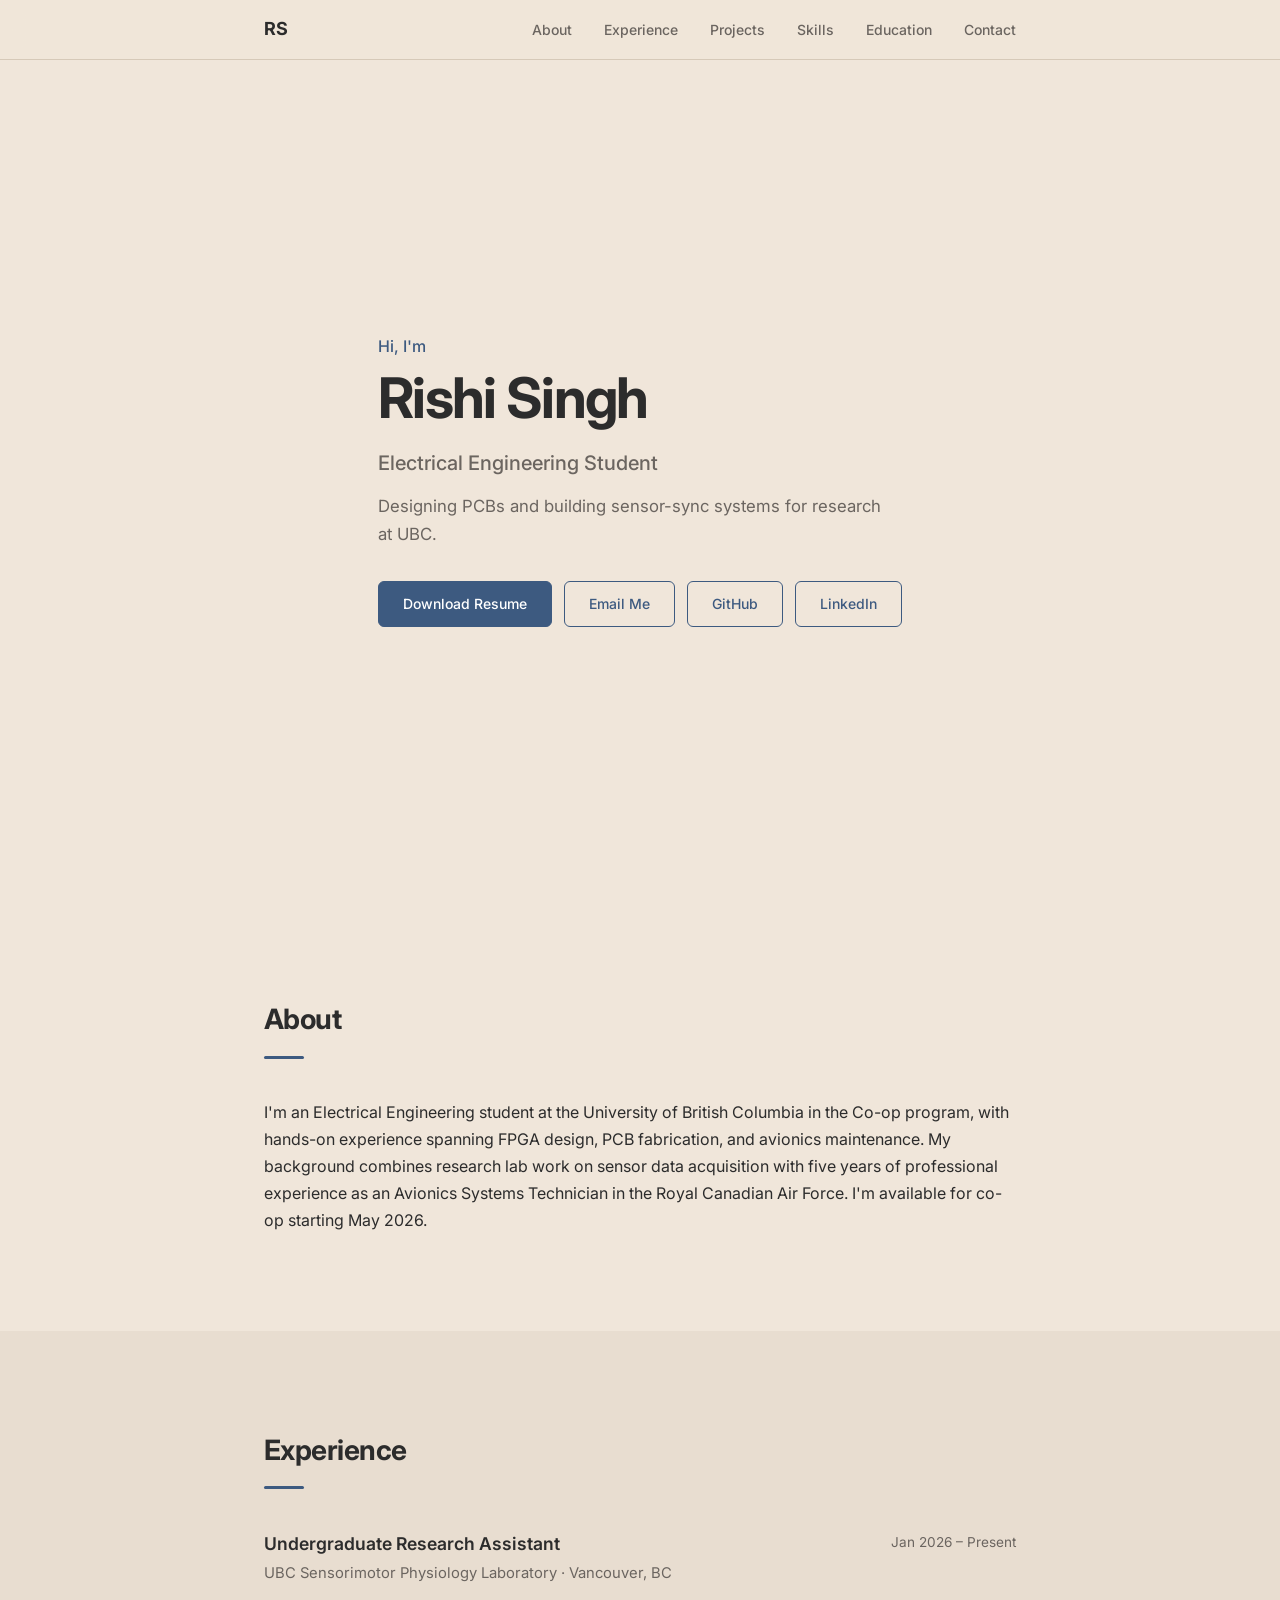
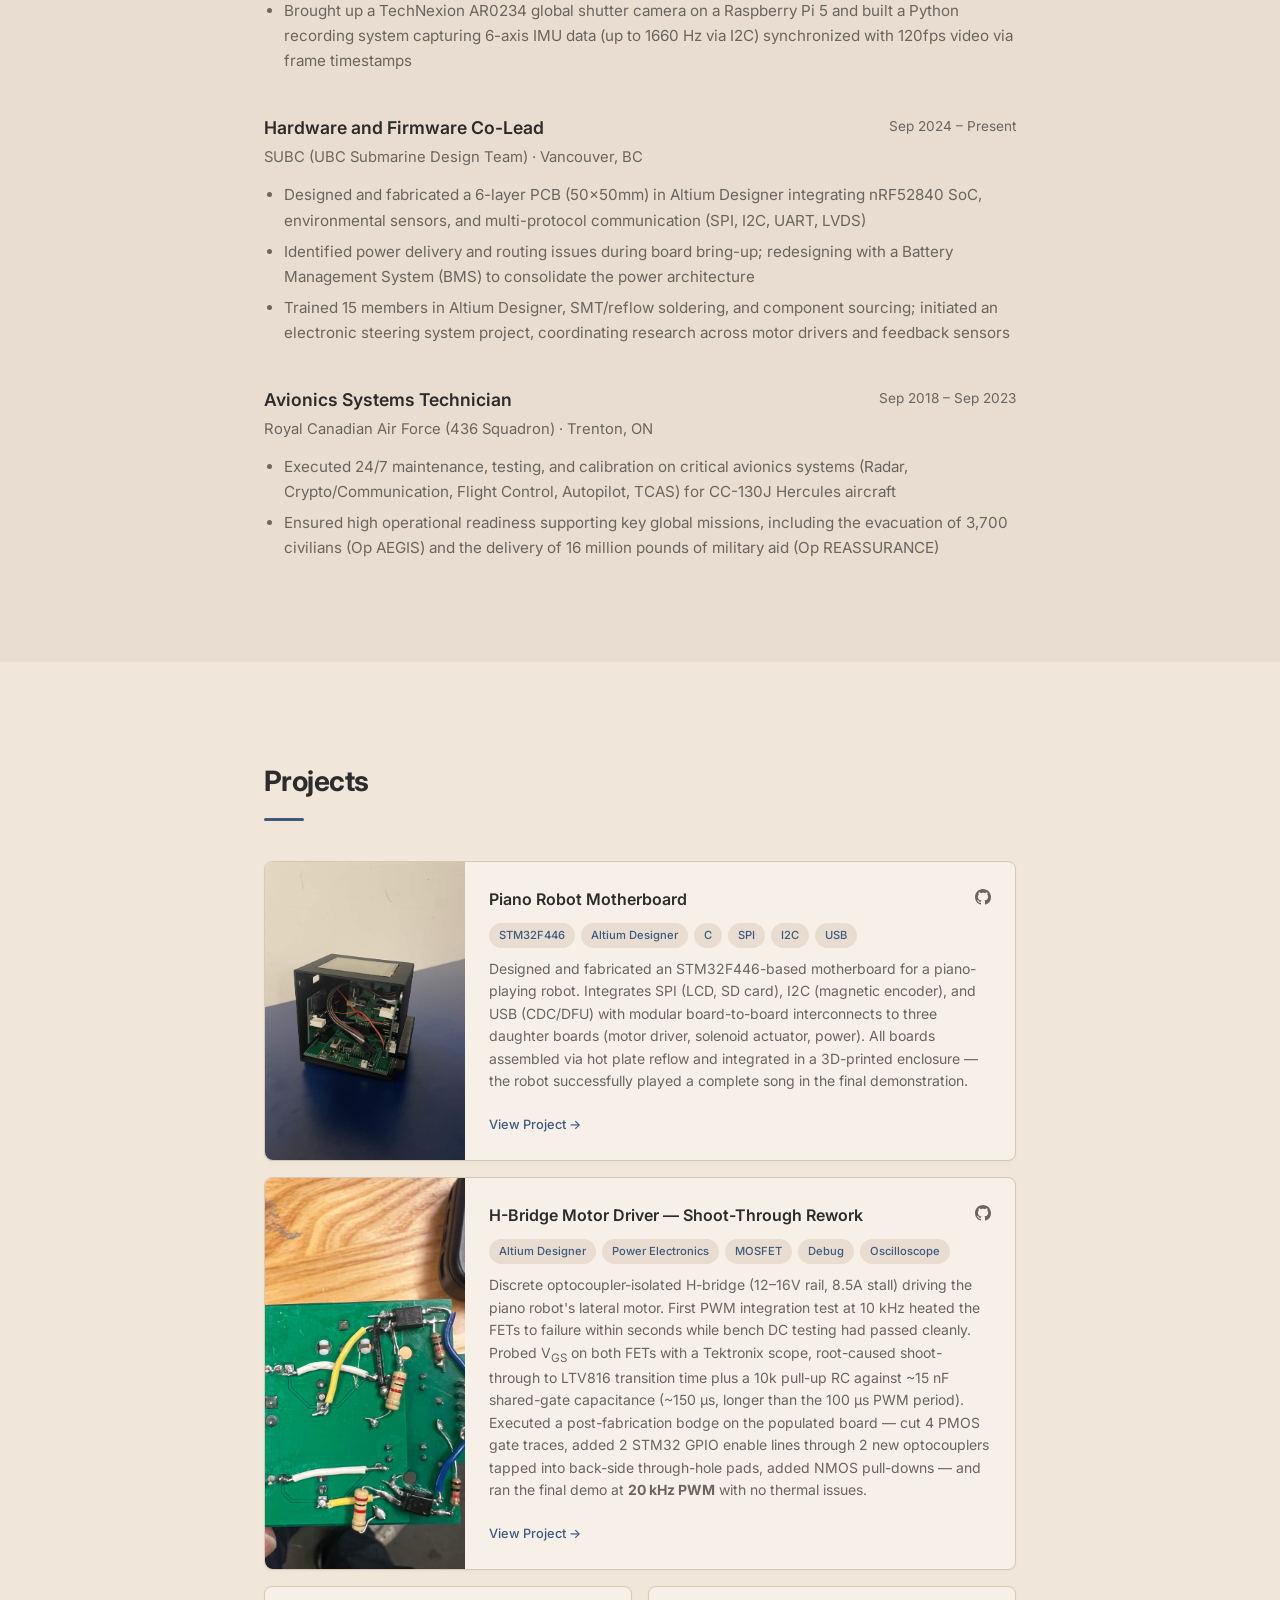
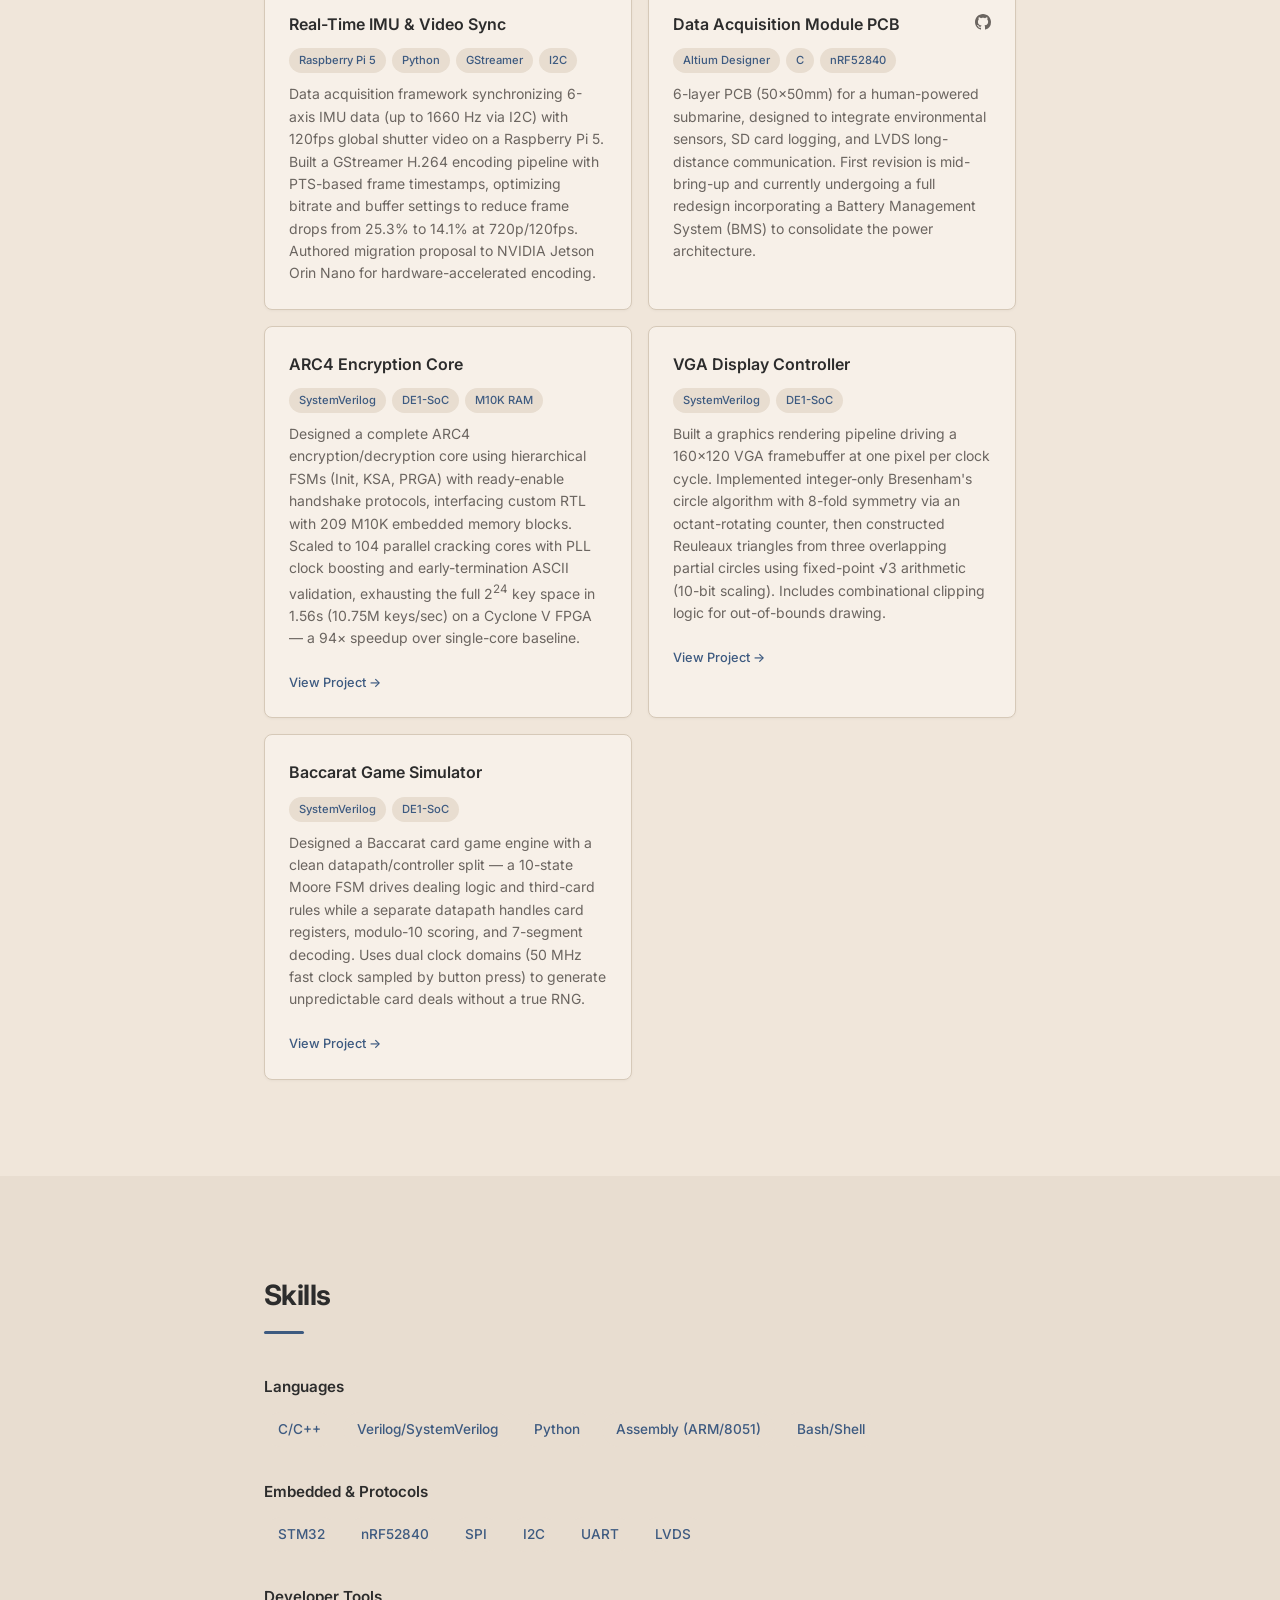
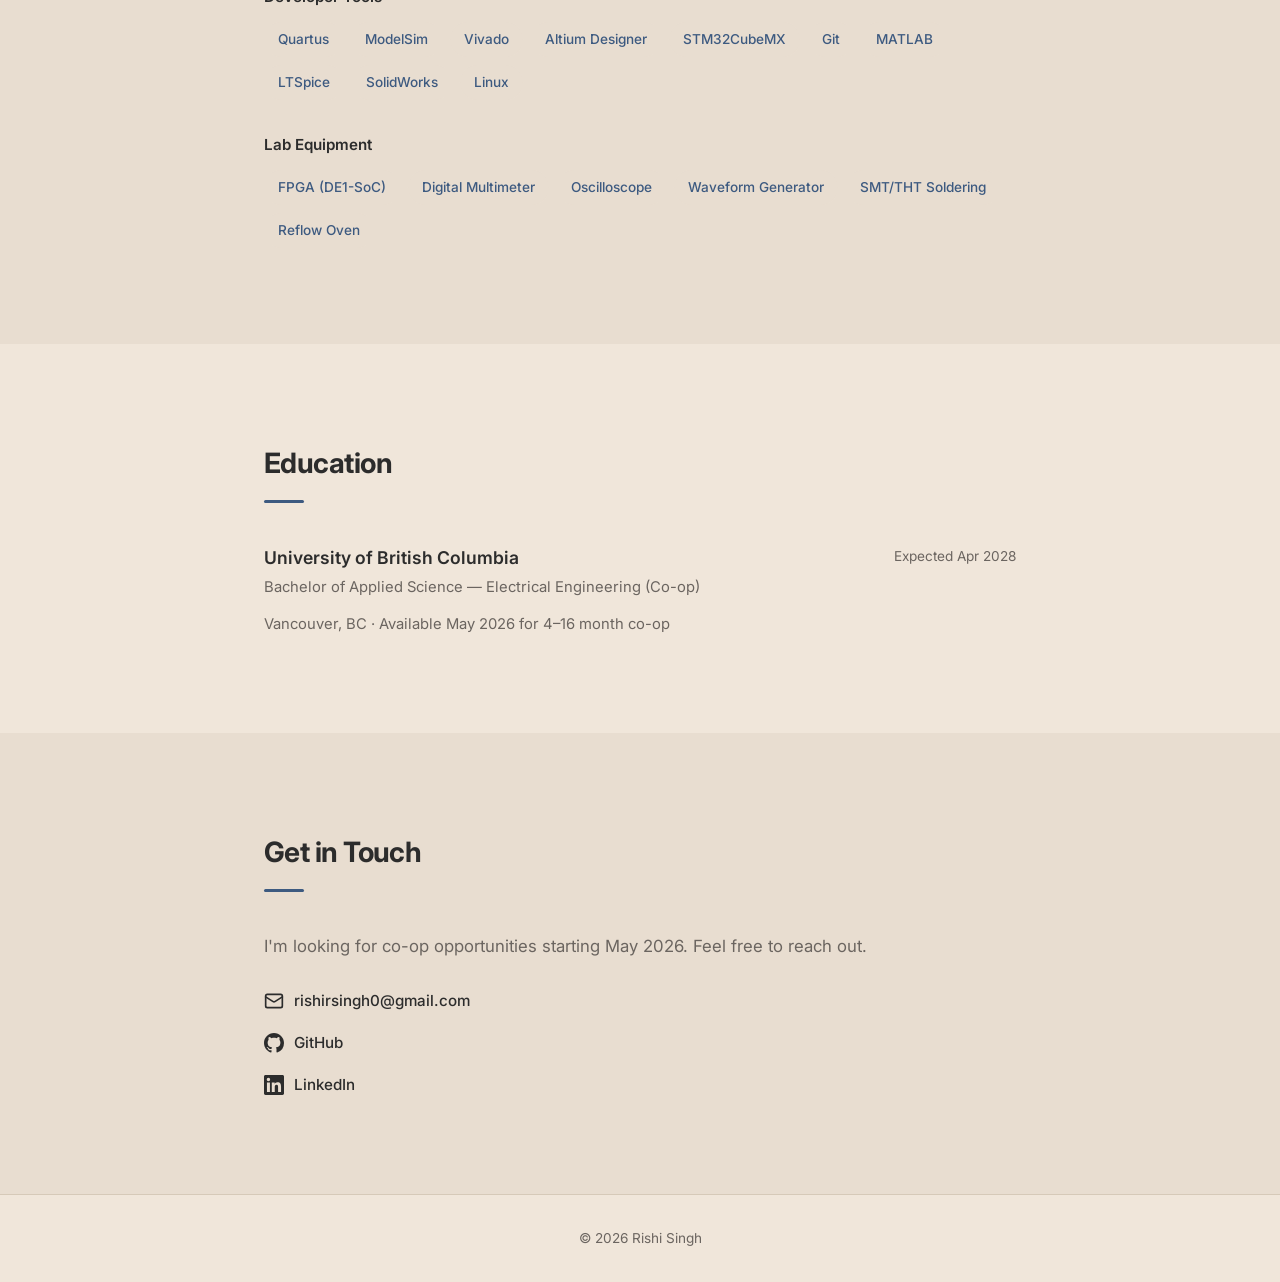
==== commit 8c2a1d2d: "Strip GStreamer framing from SMP lab bullet Reframe the SMP lab bullet as camera bring-up + a Python" ====
--- a/index.html
+++ b/index.html
@@ -69,7 +69,7 @@
           <span class="entry-date">Jan 2026 &ndash; Present</span>
         </div>
         <ul class="entry-list">
-          <li>Built a synchronized video + IMU recording pipeline on a Raspberry Pi 5, capturing 6-axis IMU data (up to 1660 Hz via I2C) aligned with 120fps video from a TechNexion AR0234 global shutter camera via a GStreamer H.264 pipeline with PTS-based frame timestamps</li>
+          <li>Brought up a TechNexion AR0234 global shutter camera on a Raspberry Pi 5 and built a Python recording system capturing 6-axis IMU data (up to 1660 Hz via I2C) synchronized with 120fps video via frame timestamps</li>
         </ul>
       </div>
 
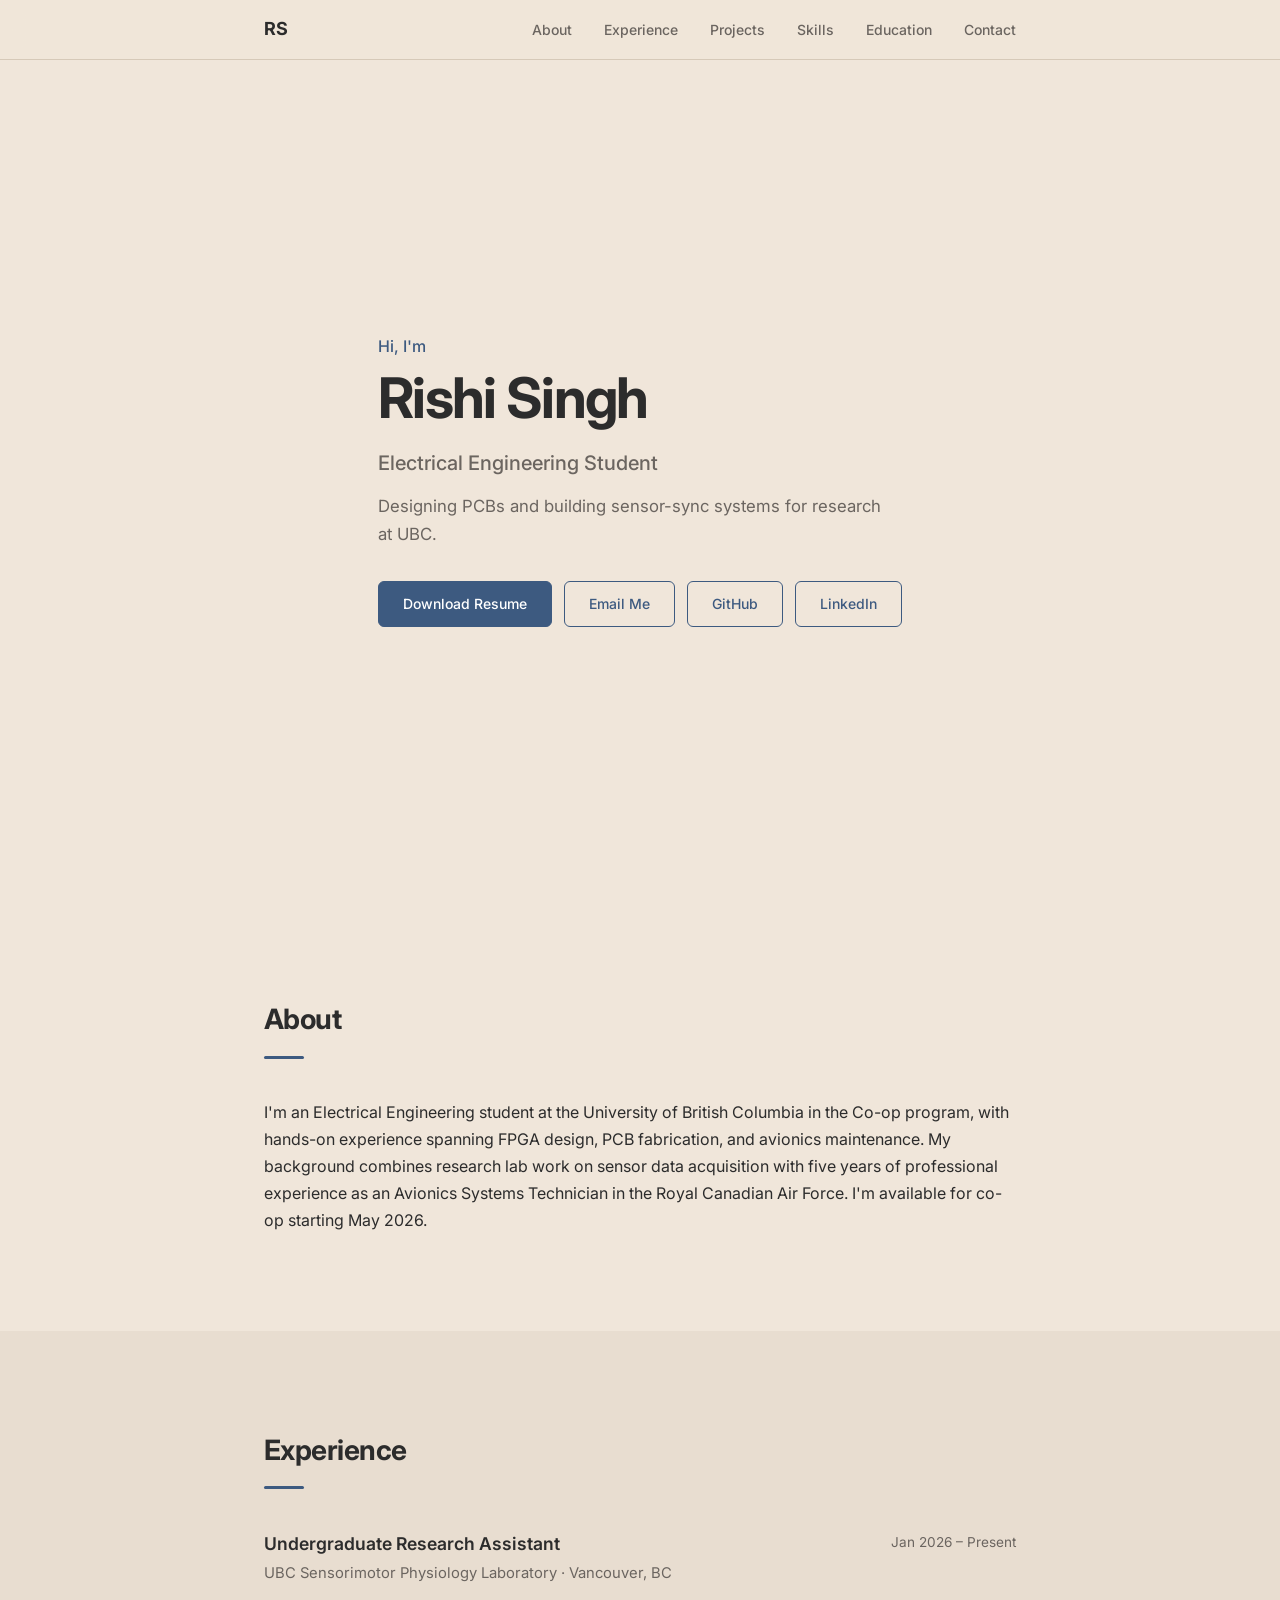
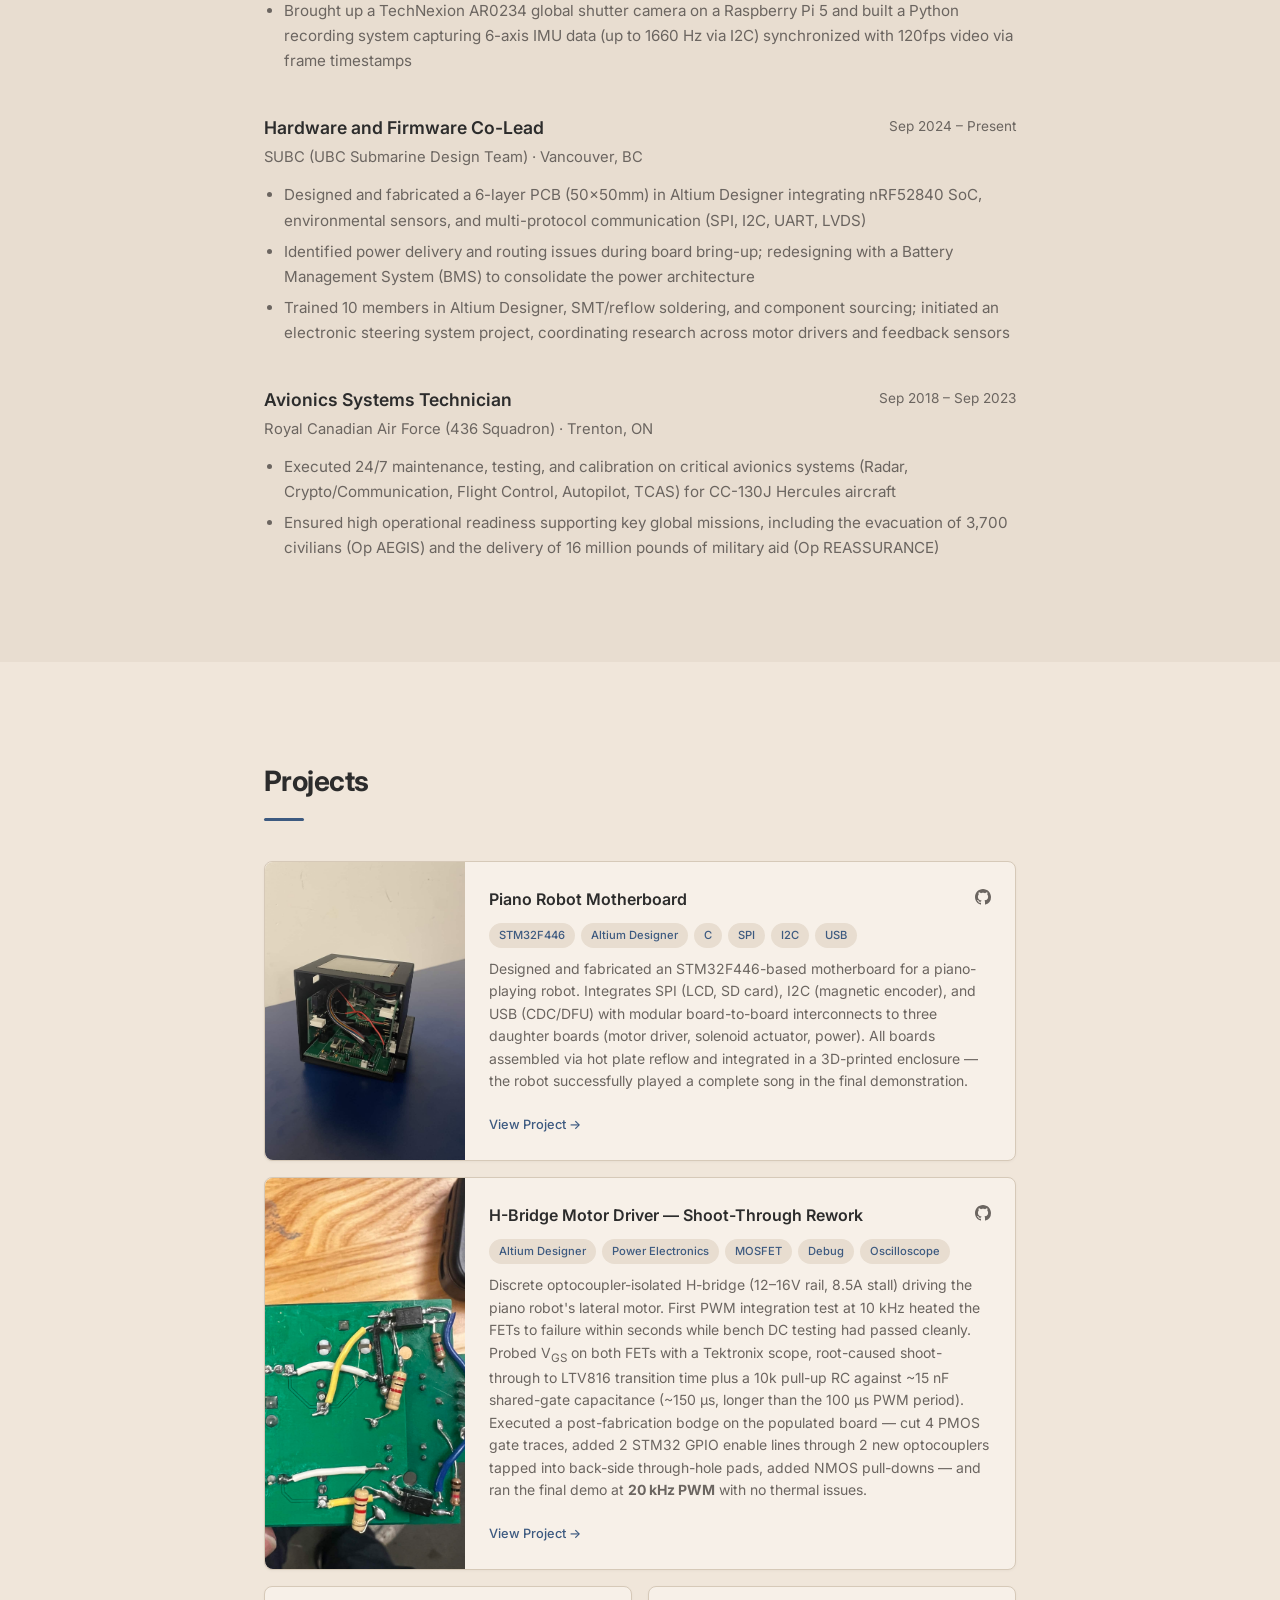
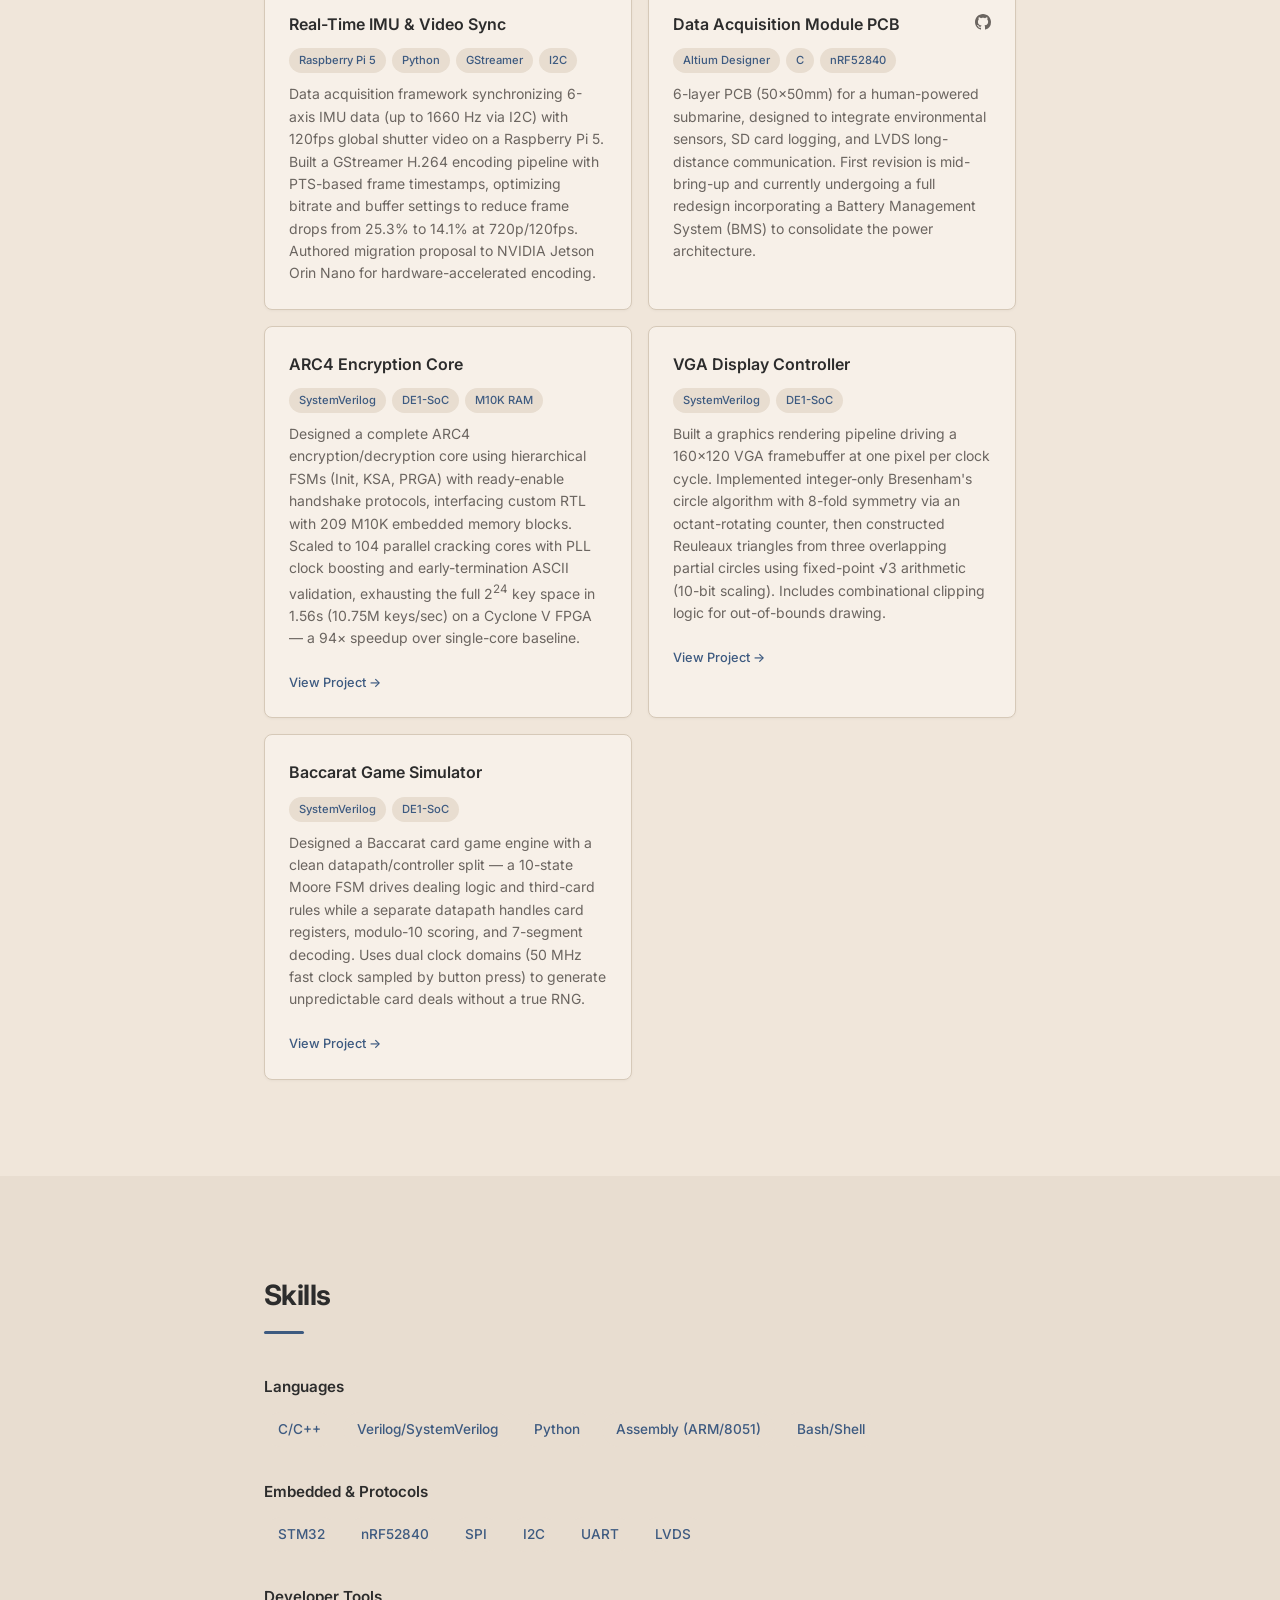
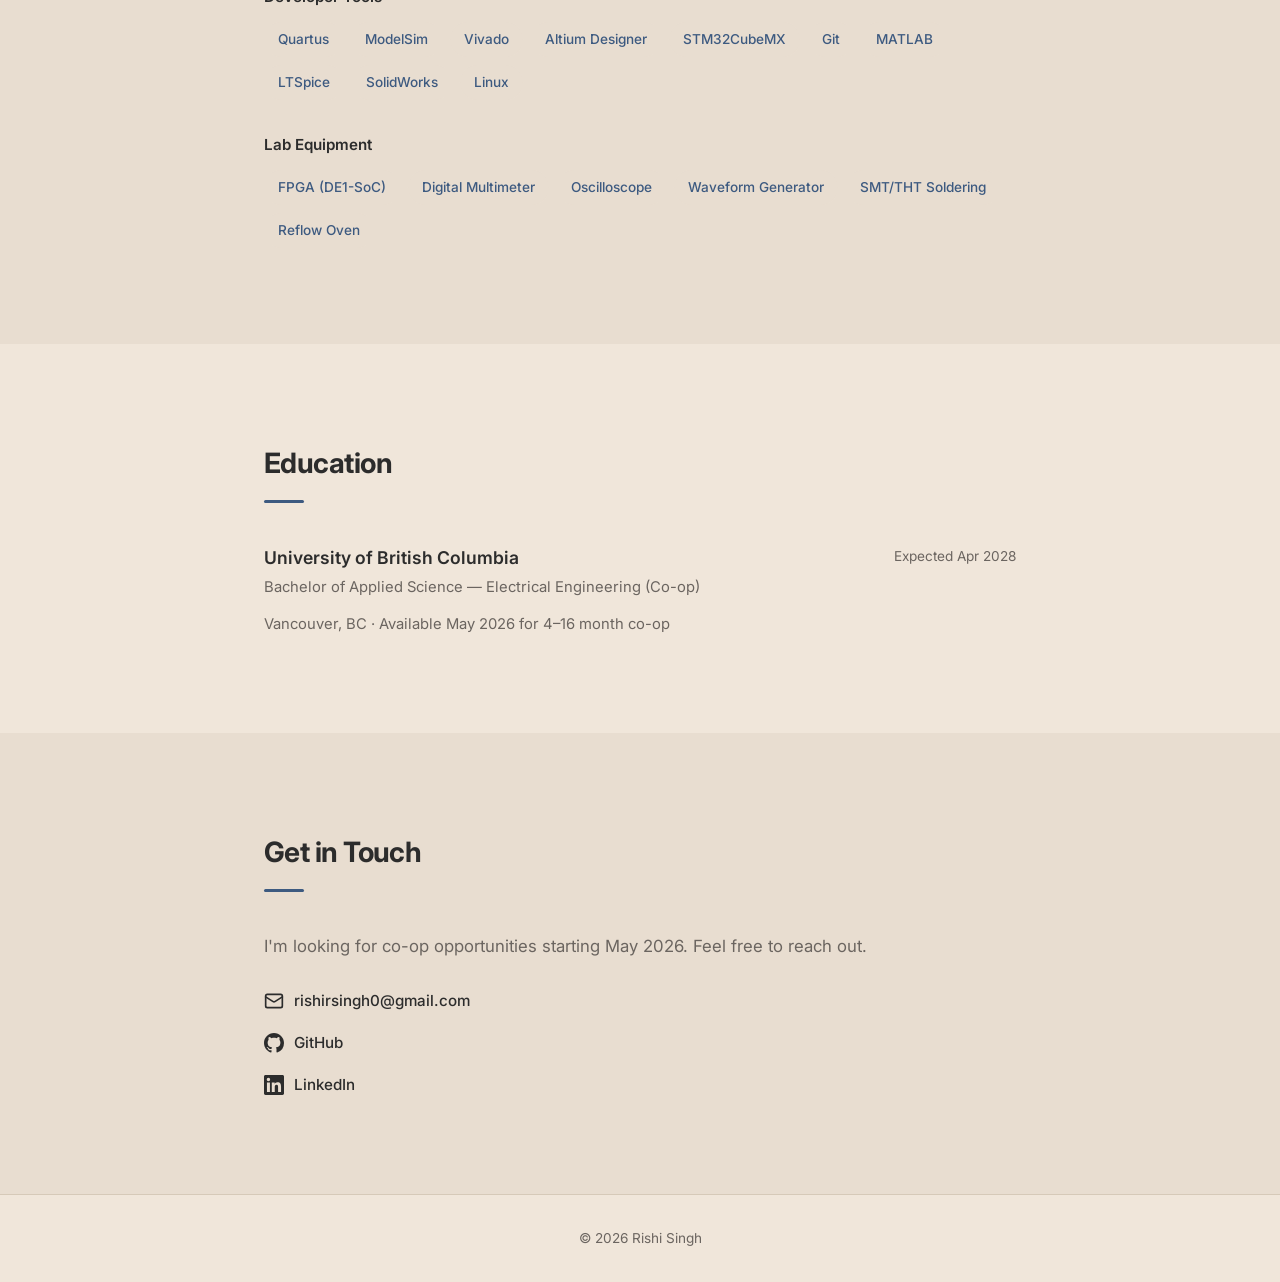
==== commit 4800bc68: "Correct SUBC team size: 15 -> 10 members" ====
--- a/index.html
+++ b/index.html
@@ -84,7 +84,7 @@
         <ul class="entry-list">
           <li>Designed and fabricated a 6-layer PCB (50&times;50mm) in Altium Designer integrating nRF52840 SoC, environmental sensors, and multi-protocol communication (SPI, I2C, UART, LVDS)</li>
           <li>Identified power delivery and routing issues during board bring-up; redesigning with a Battery Management System (BMS) to consolidate the power architecture</li>
-          <li>Trained 15 members in Altium Designer, SMT/reflow soldering, and component sourcing; initiated an electronic steering system project, coordinating research across motor drivers and feedback sensors</li>
+          <li>Trained 10 members in Altium Designer, SMT/reflow soldering, and component sourcing; initiated an electronic steering system project, coordinating research across motor drivers and feedback sensors</li>
         </ul>
       </div>
 
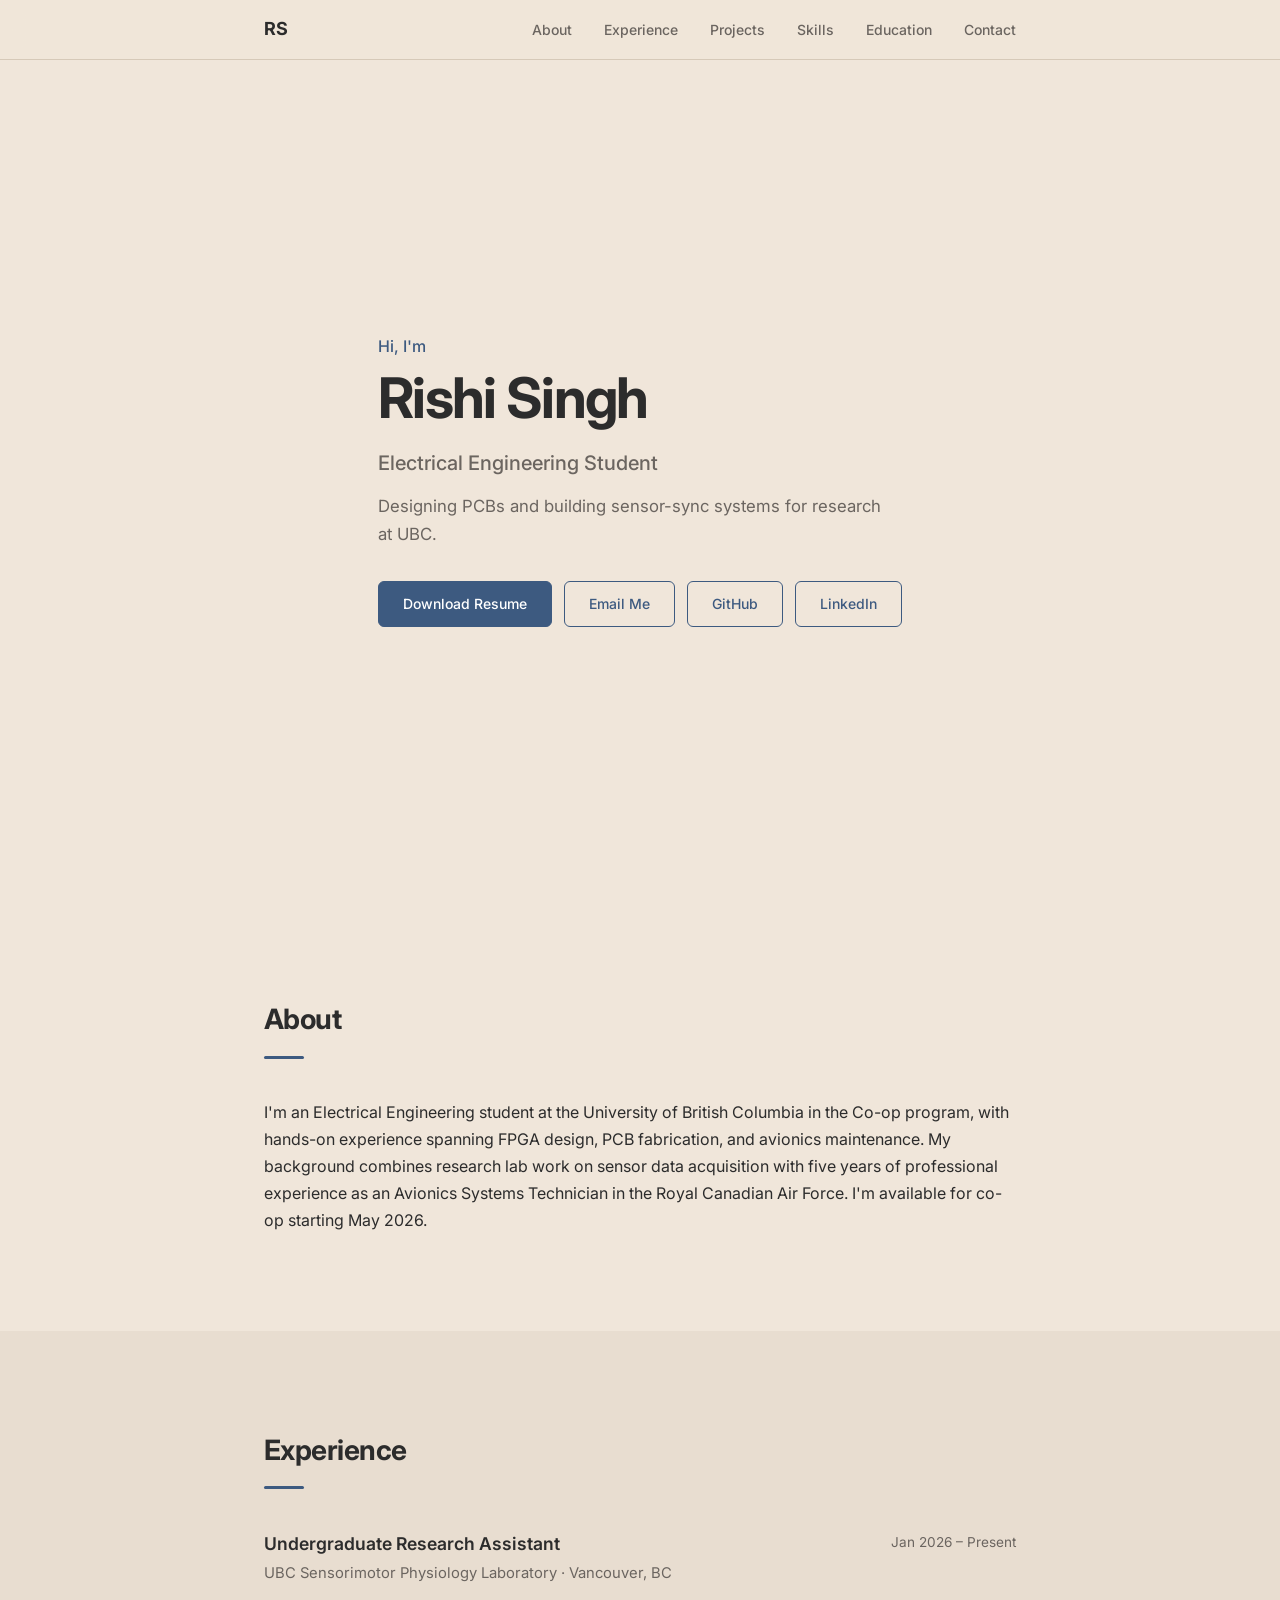
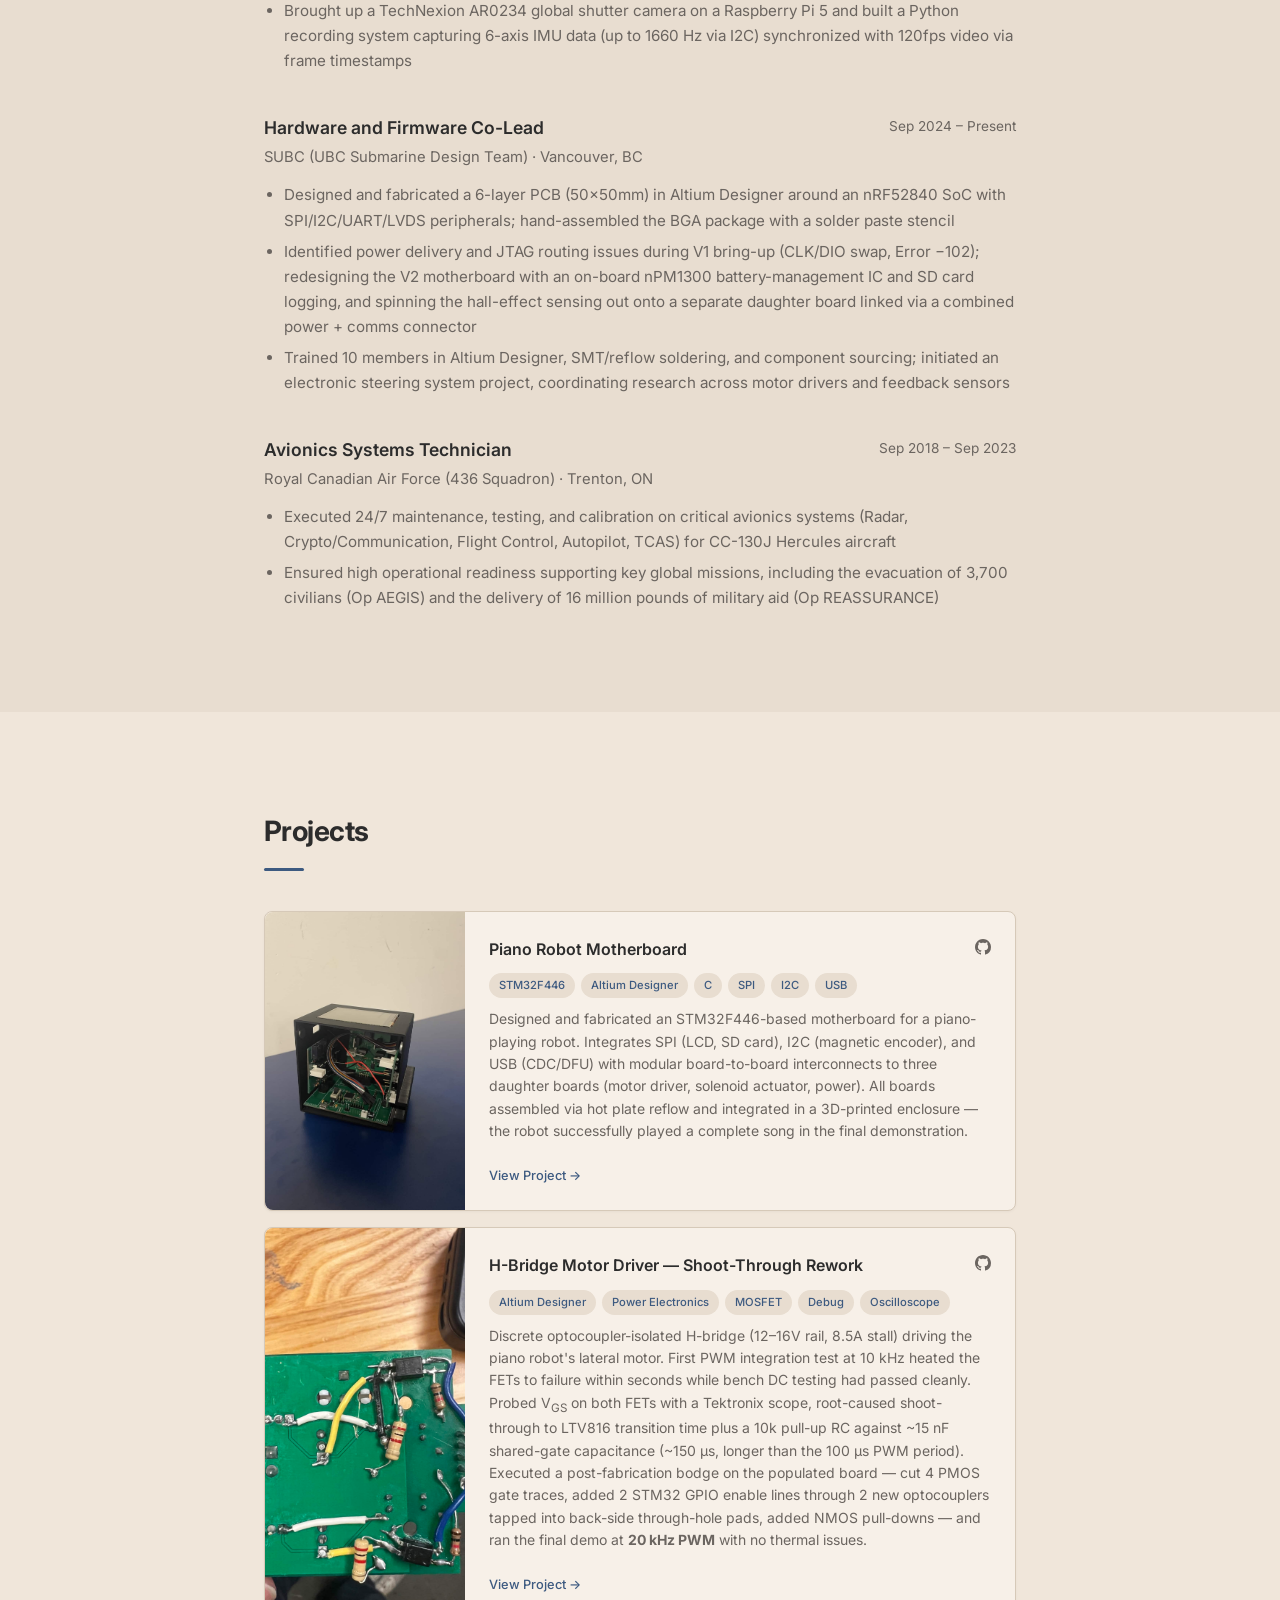
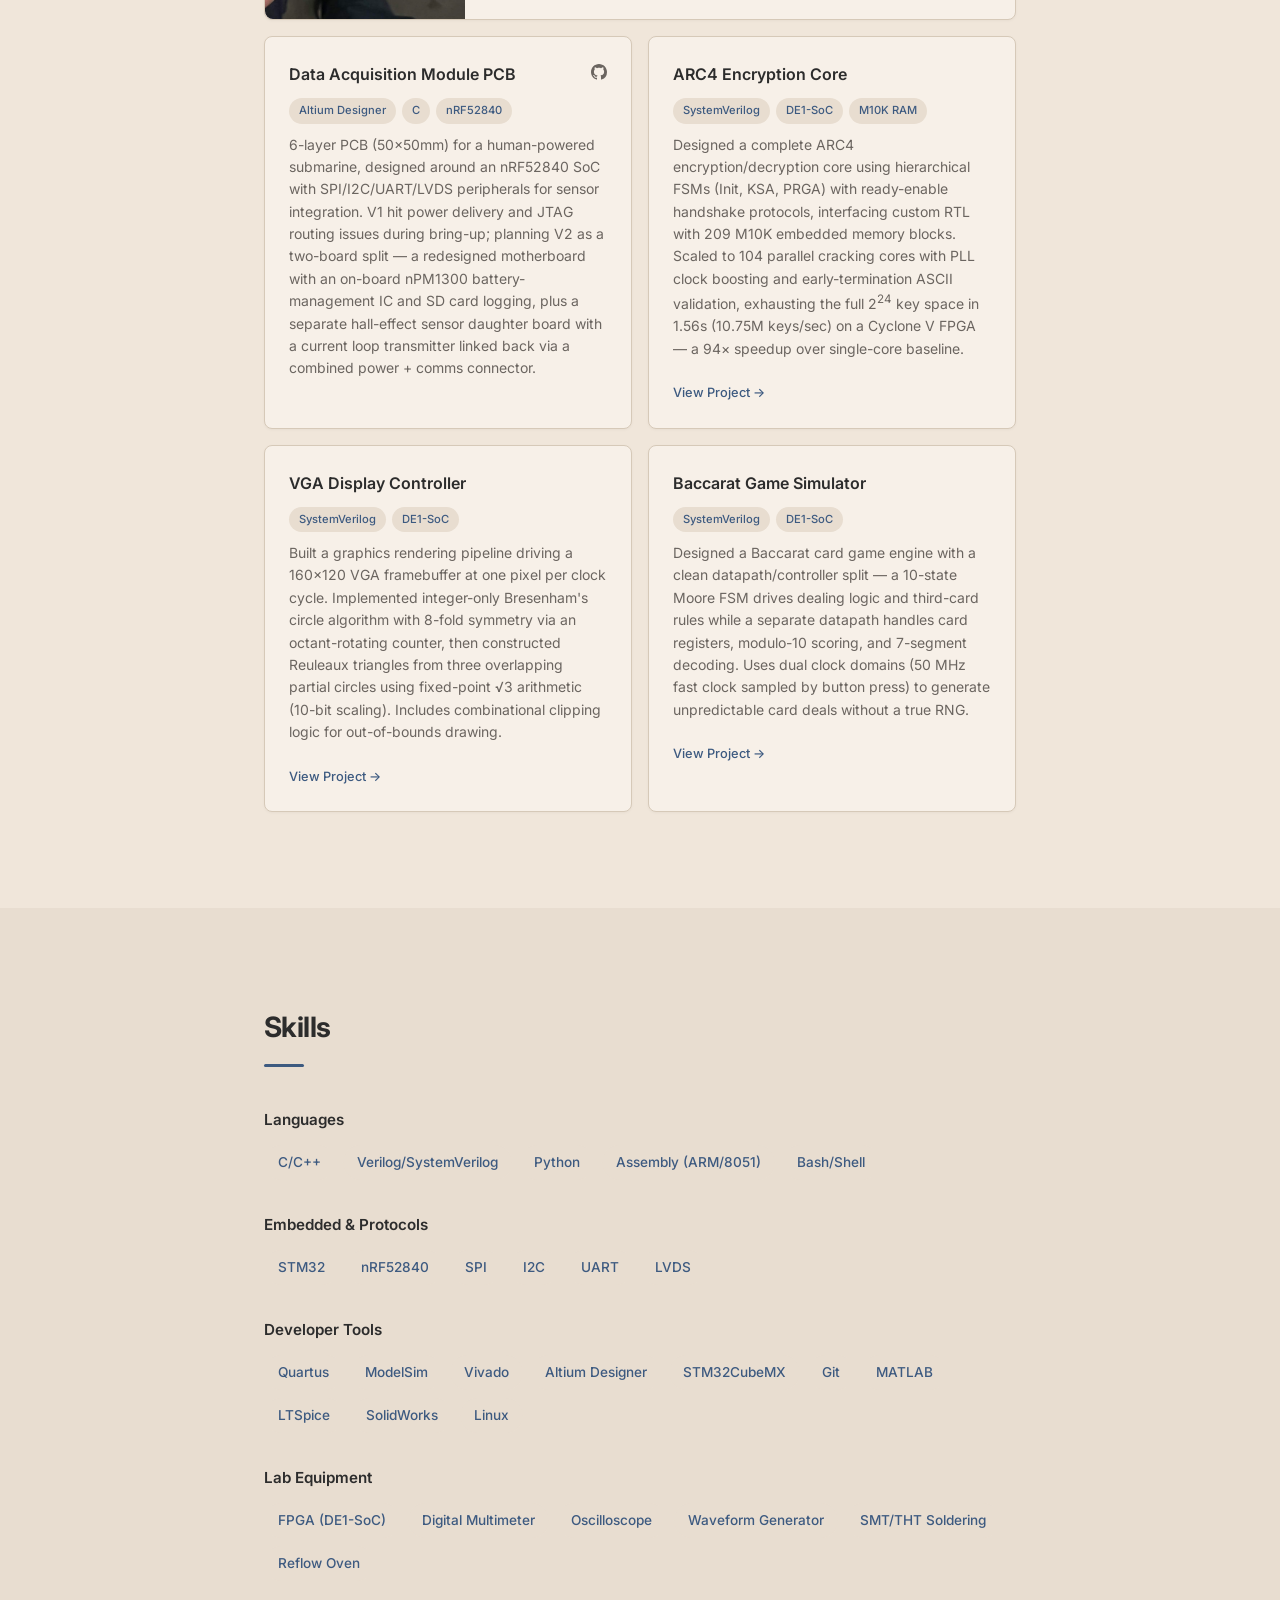
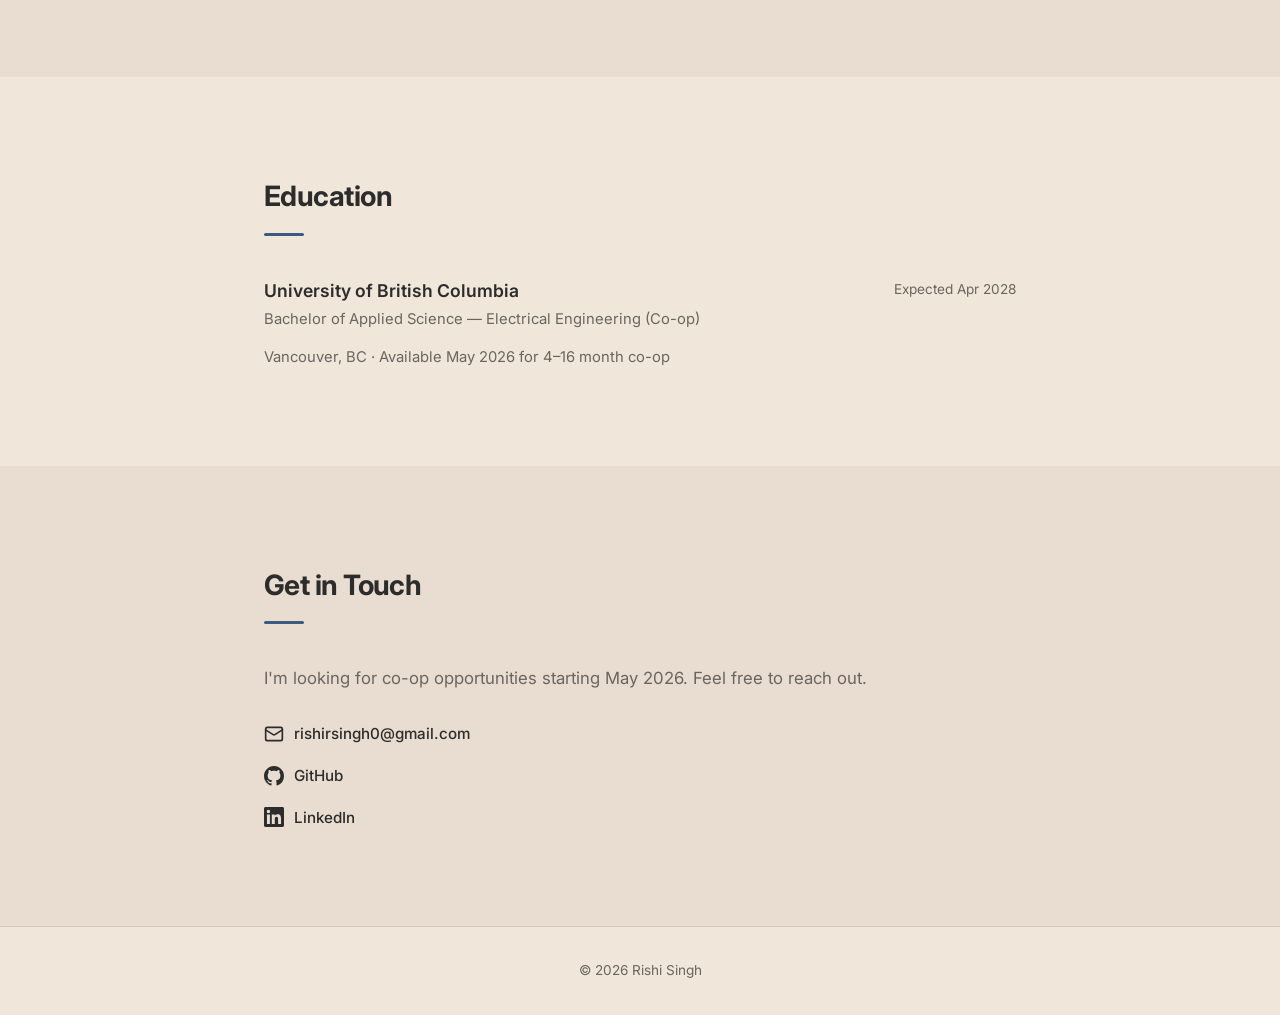
==== commit f4fd8395: "Audit pass: drop duplicate IMU card, honest SUBC and DAQ updates - Drop the standalone "Real-Time IM" ====
--- a/index.html
+++ b/index.html
@@ -82,8 +82,8 @@
           <span class="entry-date">Sep 2024 &ndash; Present</span>
         </div>
         <ul class="entry-list">
-          <li>Designed and fabricated a 6-layer PCB (50&times;50mm) in Altium Designer integrating nRF52840 SoC, environmental sensors, and multi-protocol communication (SPI, I2C, UART, LVDS)</li>
-          <li>Identified power delivery and routing issues during board bring-up; redesigning with a Battery Management System (BMS) to consolidate the power architecture</li>
+          <li>Designed and fabricated a 6-layer PCB (50&times;50mm) in Altium Designer around an nRF52840 SoC with SPI/I2C/UART/LVDS peripherals; hand-assembled the BGA package with a solder paste stencil</li>
+          <li>Identified power delivery and JTAG routing issues during V1 bring-up (CLK/DIO swap, Error &minus;102); redesigning the V2 motherboard with an on-board nPM1300 battery-management IC and SD card logging, and spinning the hall-effect sensing out onto a separate daughter board linked via a combined power + comms connector</li>
           <li>Trained 10 members in Altium Designer, SMT/reflow soldering, and component sourcing; initiated an electronic steering system project, coordinating research across motor drivers and feedback sensors</li>
         </ul>
       </div>
@@ -163,20 +163,6 @@
           </div>
         </div>
 
-        <!-- IMU & Video Sync -->
-        <div class="project-card">
-          <div class="project-card-header">
-            <h3 class="project-name">Real-Time IMU &amp; Video Sync</h3>
-          </div>
-          <div class="project-tags">
-            <span class="tag">Raspberry Pi 5</span>
-            <span class="tag">Python</span>
-            <span class="tag">GStreamer</span>
-            <span class="tag">I2C</span>
-          </div>
-          <p class="project-desc">Data acquisition framework synchronizing 6-axis IMU data (up to 1660 Hz via I2C) with 120fps global shutter video on a Raspberry Pi 5. Built a GStreamer H.264 encoding pipeline with PTS-based frame timestamps, optimizing bitrate and buffer settings to reduce frame drops from 25.3% to 14.1% at 720p/120fps. Authored migration proposal to NVIDIA Jetson Orin Nano for hardware-accelerated encoding.</p>
-        </div>
-
         <!-- DAQ Module -->
         <div class="project-card">
           <div class="project-card-header">
@@ -190,7 +176,7 @@
             <span class="tag">C</span>
             <span class="tag">nRF52840</span>
           </div>
-          <p class="project-desc">6-layer PCB (50&times;50mm) for a human-powered submarine, designed to integrate environmental sensors, SD card logging, and LVDS long-distance communication. First revision is mid-bring-up and currently undergoing a full redesign incorporating a Battery Management System (BMS) to consolidate the power architecture.</p>
+          <p class="project-desc">6-layer PCB (50&times;50mm) for a human-powered submarine, designed around an nRF52840 SoC with SPI/I2C/UART/LVDS peripherals for sensor integration. V1 hit power delivery and JTAG routing issues during bring-up; planning V2 as a two-board split &mdash; a redesigned motherboard with an on-board nPM1300 battery-management IC and SD card logging, plus a separate hall-effect sensor daughter board with a current loop transmitter linked back via a combined power + comms connector.</p>
         </div>
 
         <!-- ARC4 -->
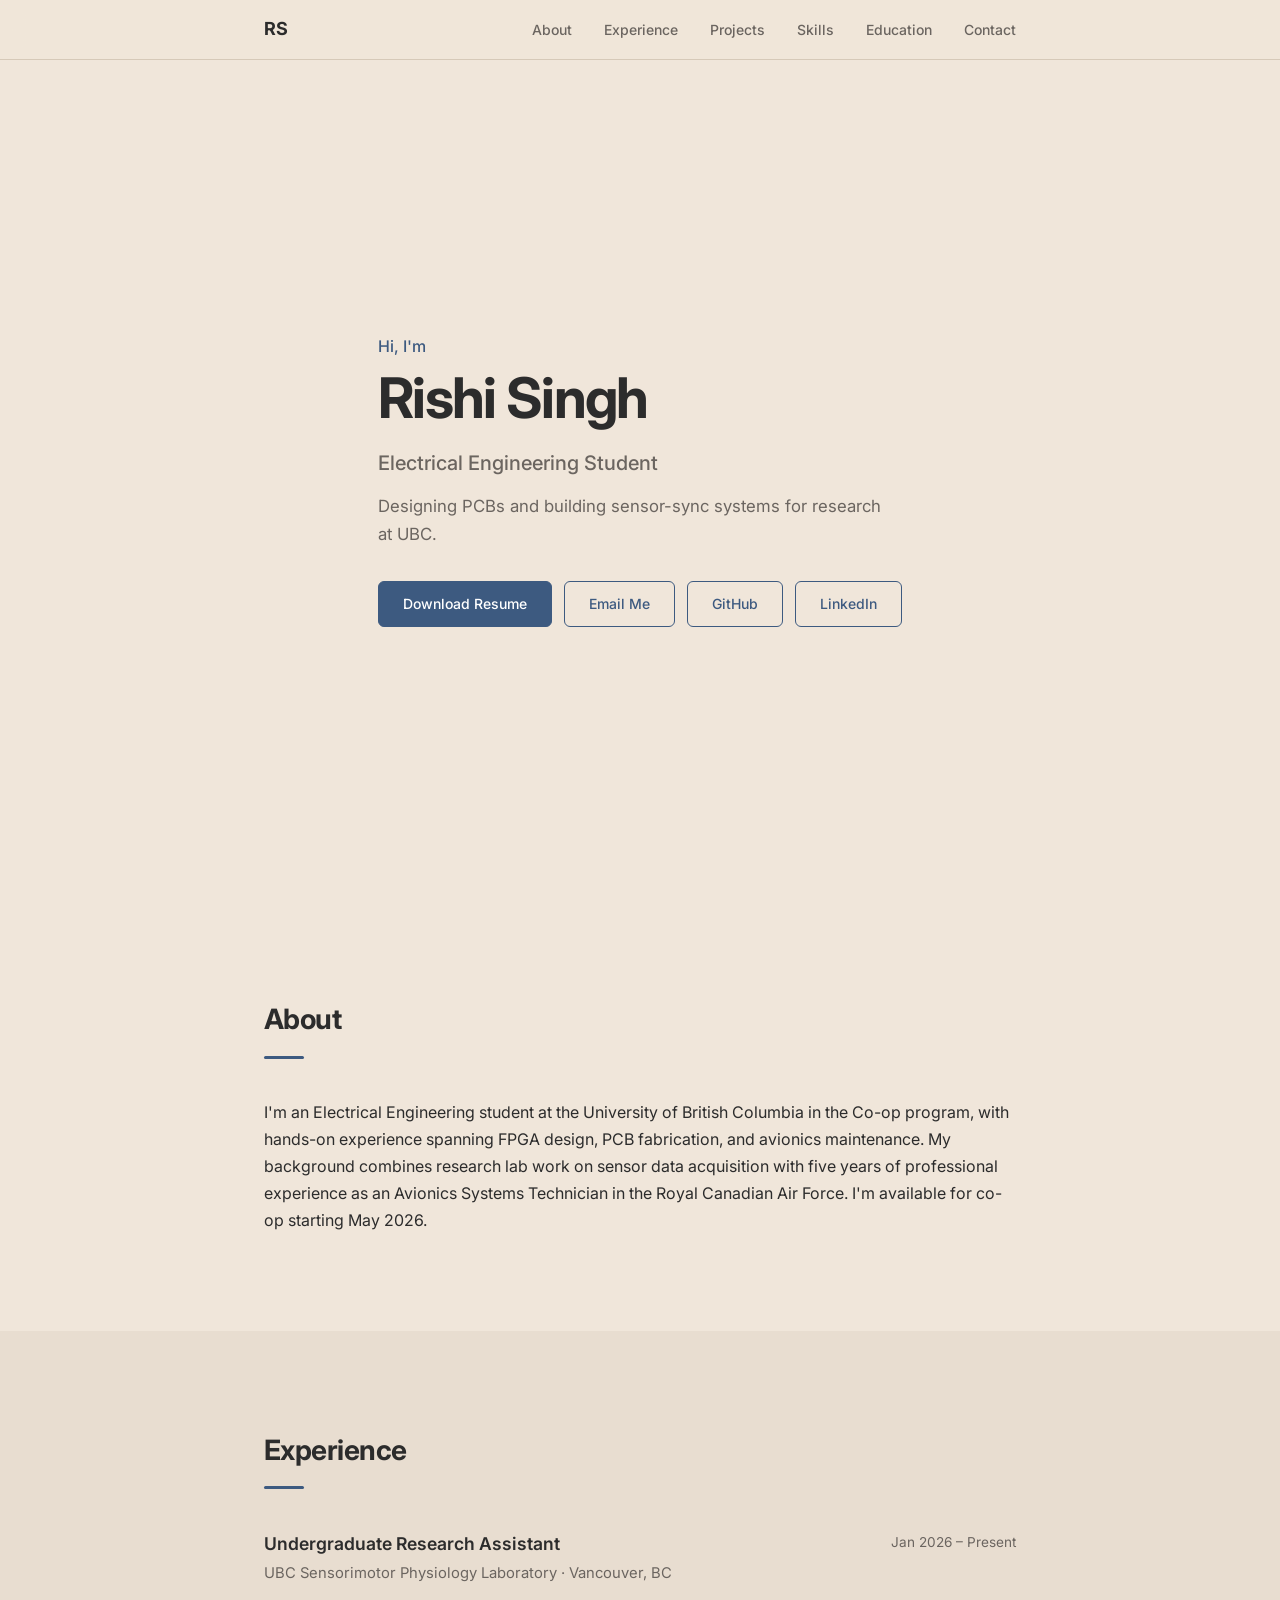
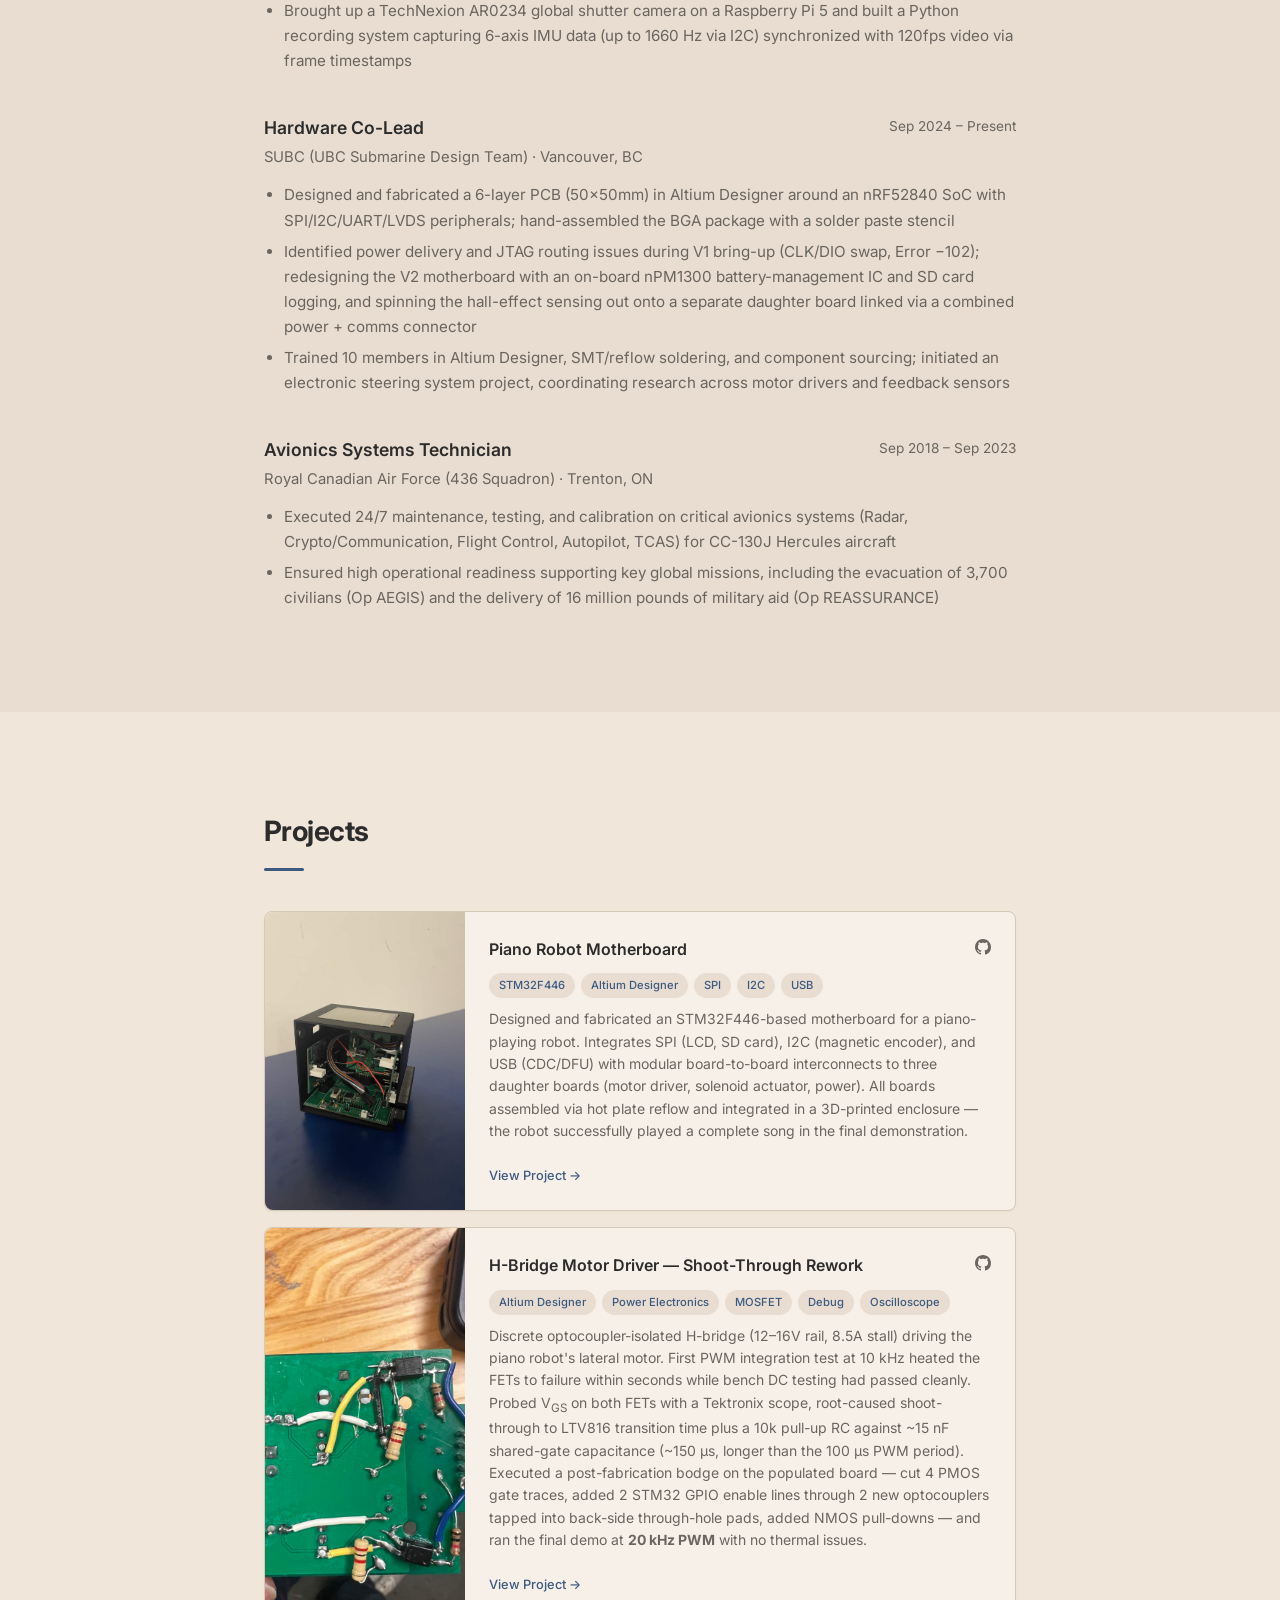
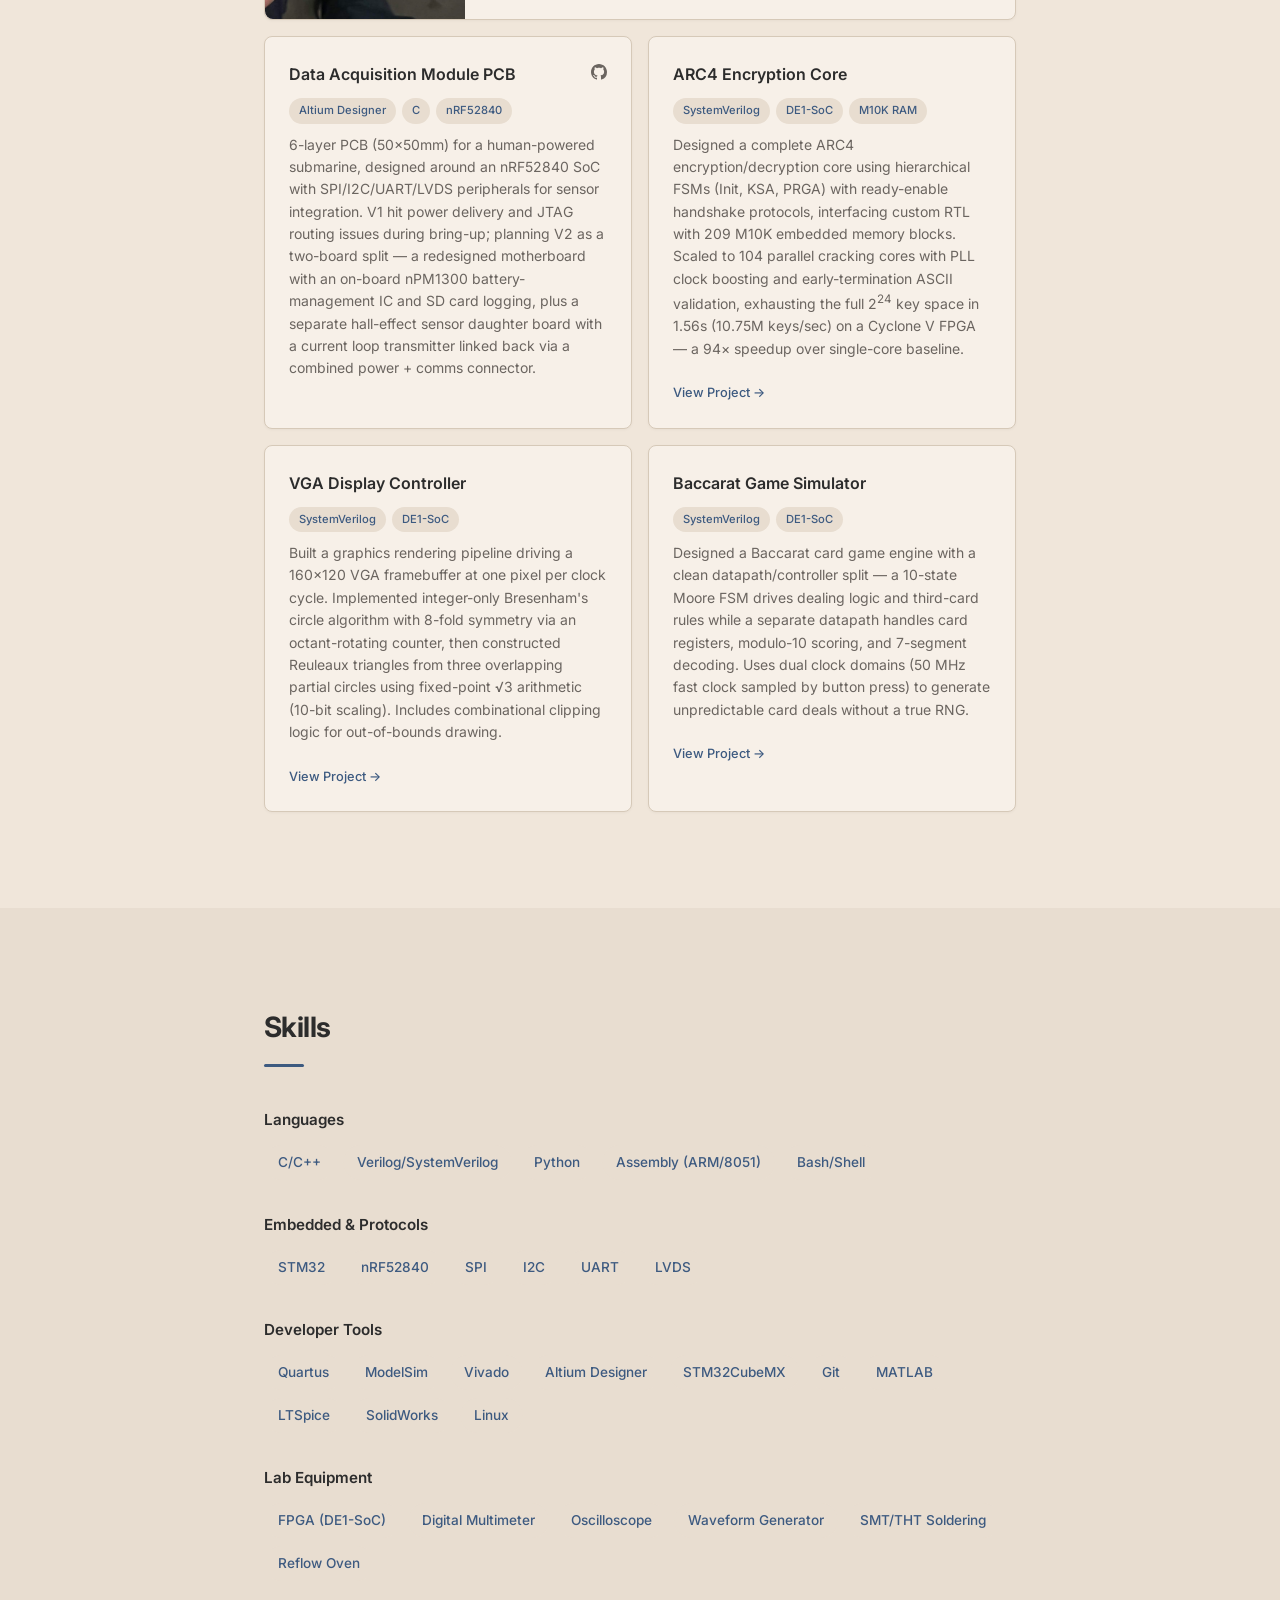
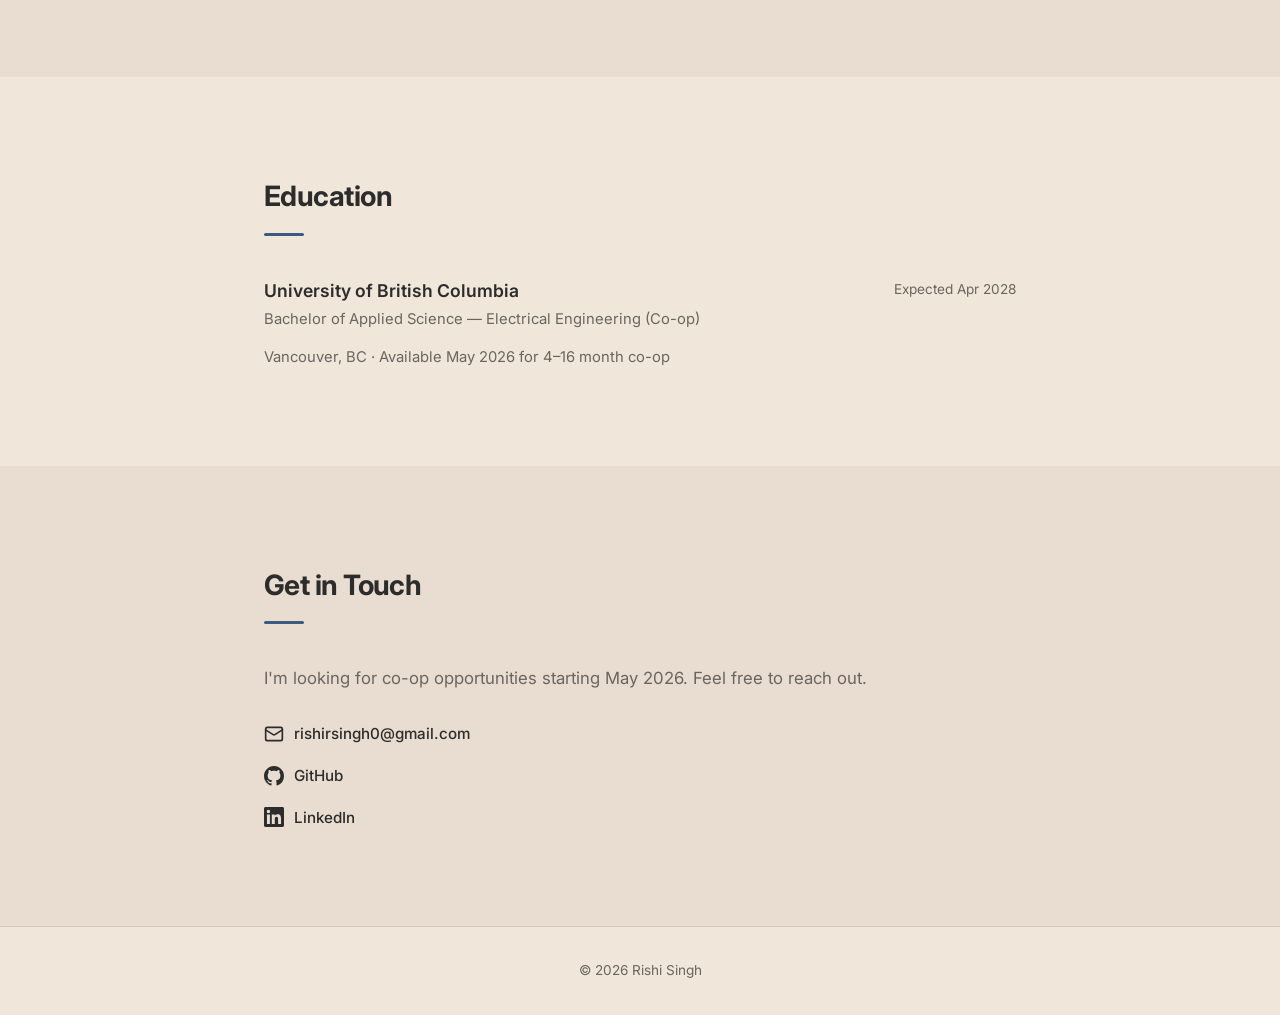
==== commit 645c9f28: "Drop firmware overclaims: role title, Piano C tag, hbridge phrasing Rishi hasn't written any C or fi" ====
--- a/index.html
+++ b/index.html
@@ -76,7 +76,7 @@
       <div class="entry">
         <div class="entry-header">
           <div>
-            <h3 class="entry-title">Hardware and Firmware Co-Lead</h3>
+            <h3 class="entry-title">Hardware Co-Lead</h3>
             <p class="entry-subtitle">SUBC (UBC Submarine Design Team) &middot; Vancouver, BC</p>
           </div>
           <span class="entry-date">Sep 2024 &ndash; Present</span>
@@ -126,7 +126,6 @@
               <div class="project-tags">
                 <span class="tag">STM32F446</span>
                 <span class="tag">Altium Designer</span>
-                <span class="tag">C</span>
                 <span class="tag">SPI</span>
                 <span class="tag">I2C</span>
                 <span class="tag">USB</span>
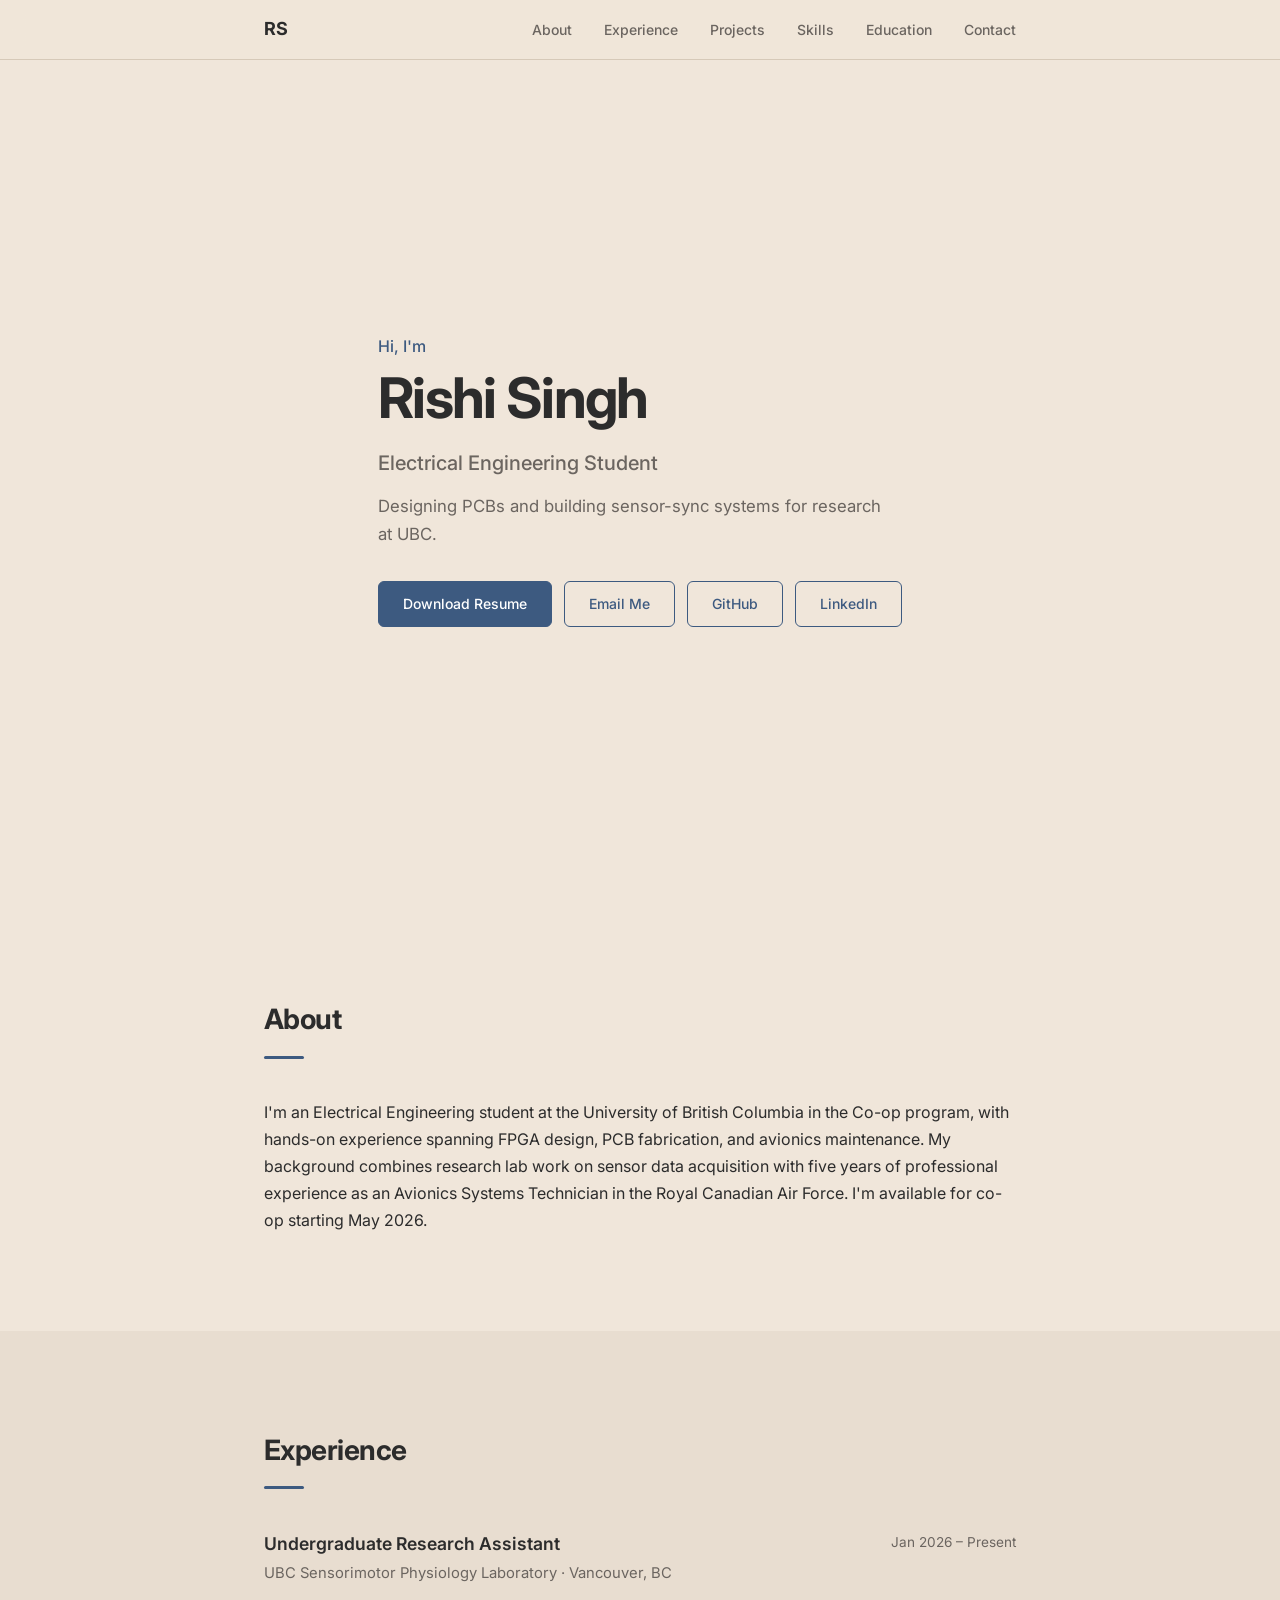
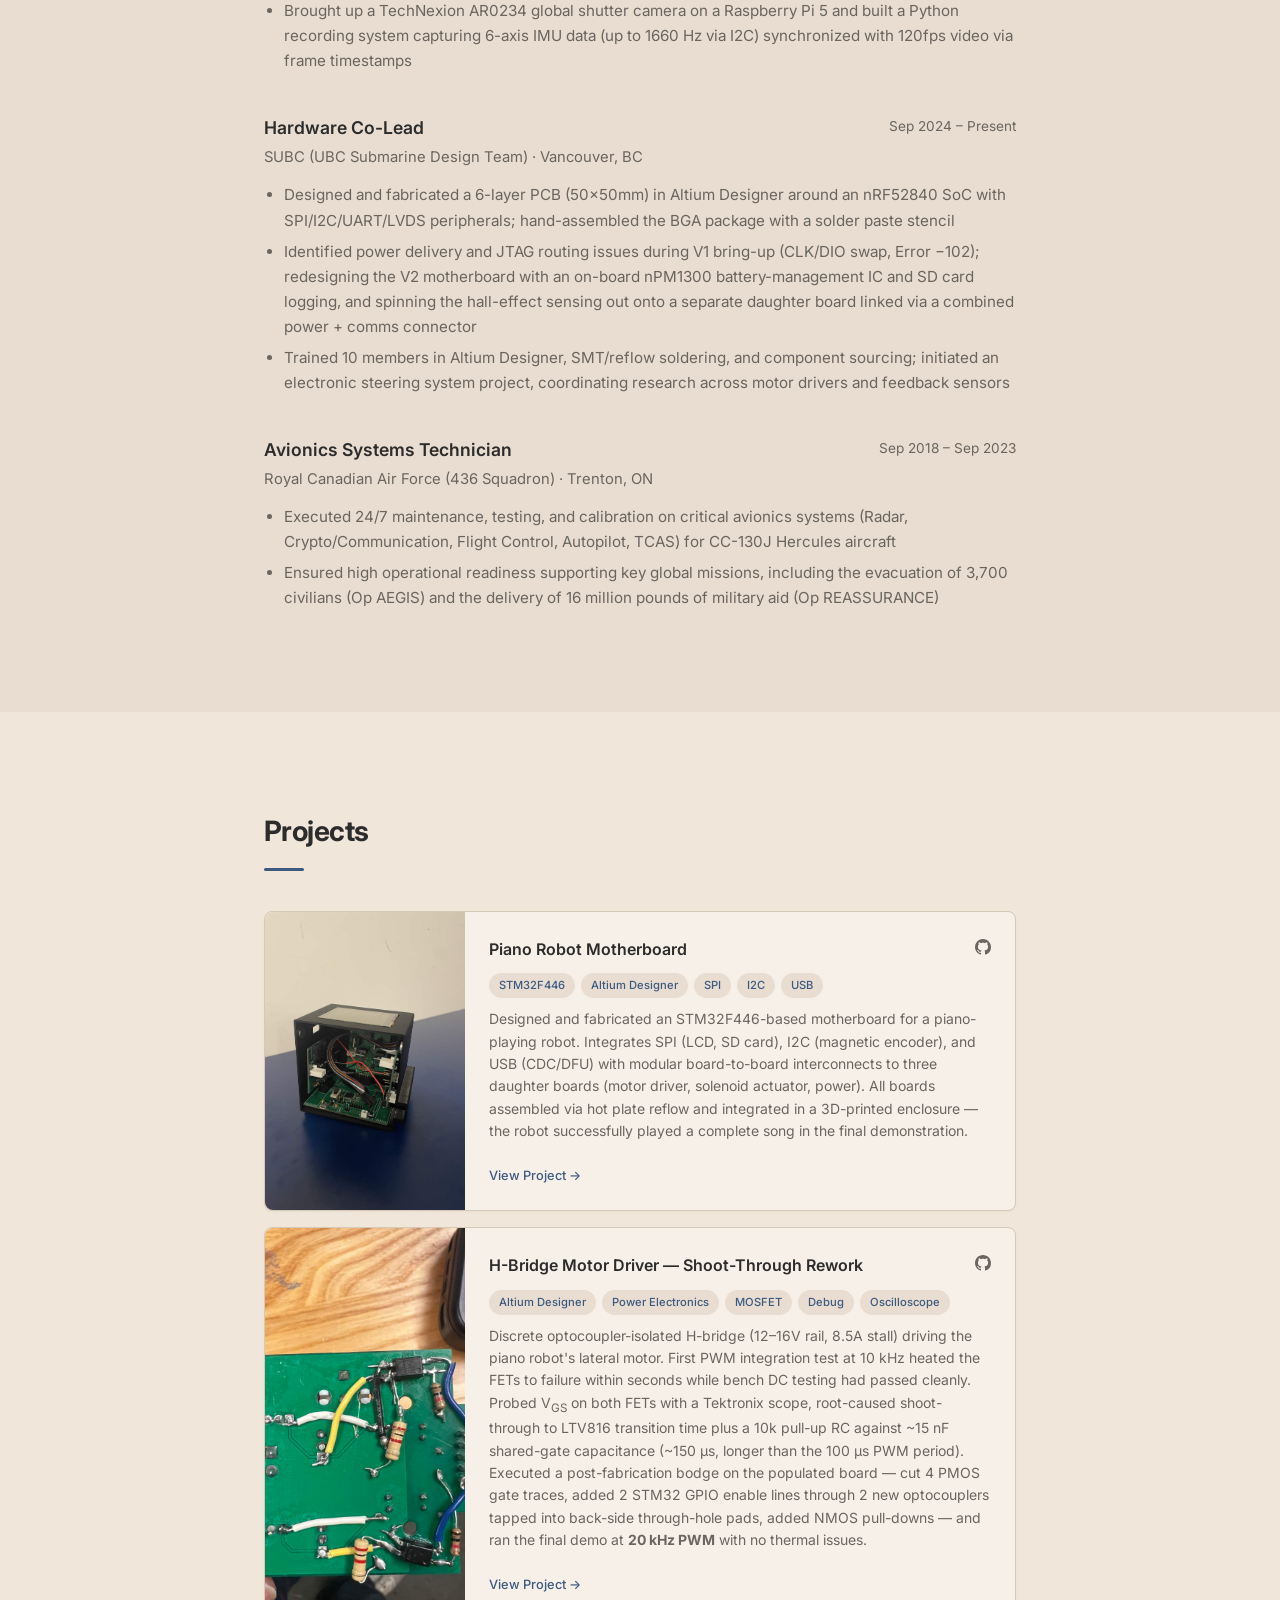
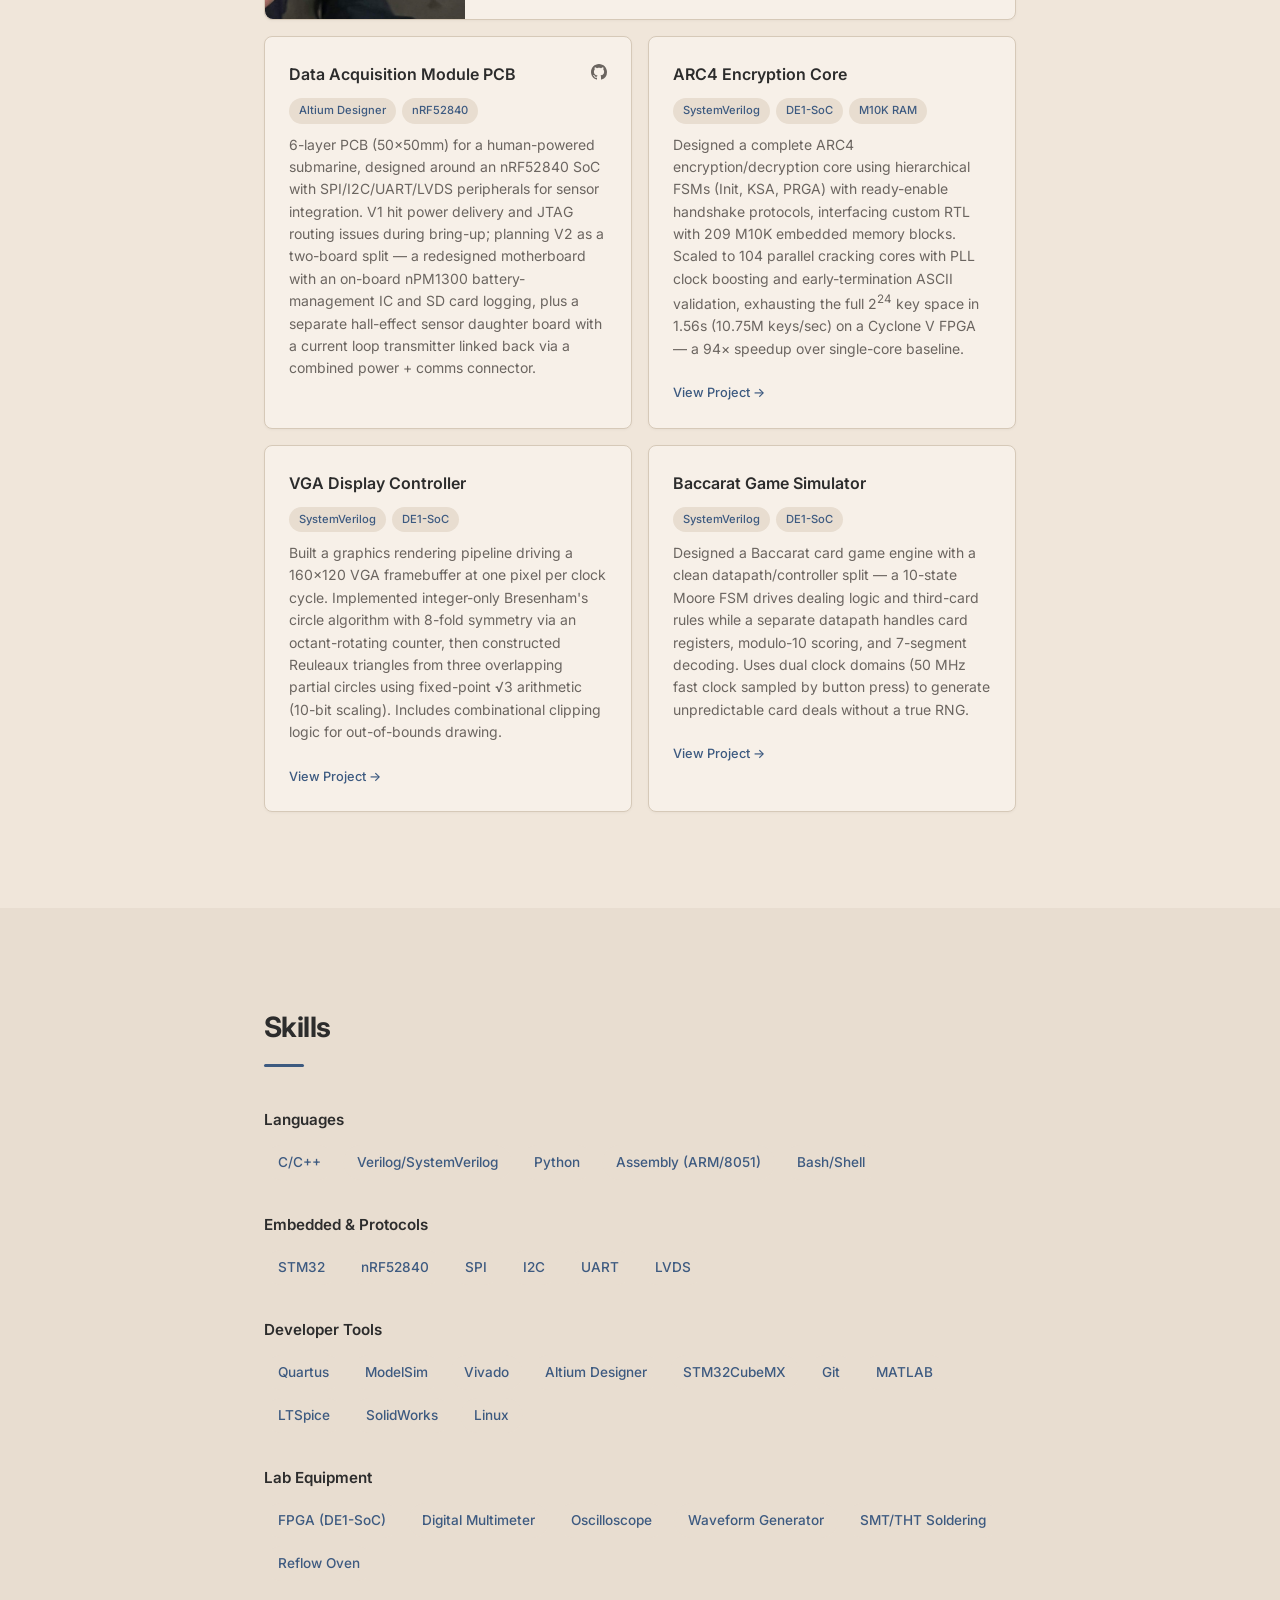
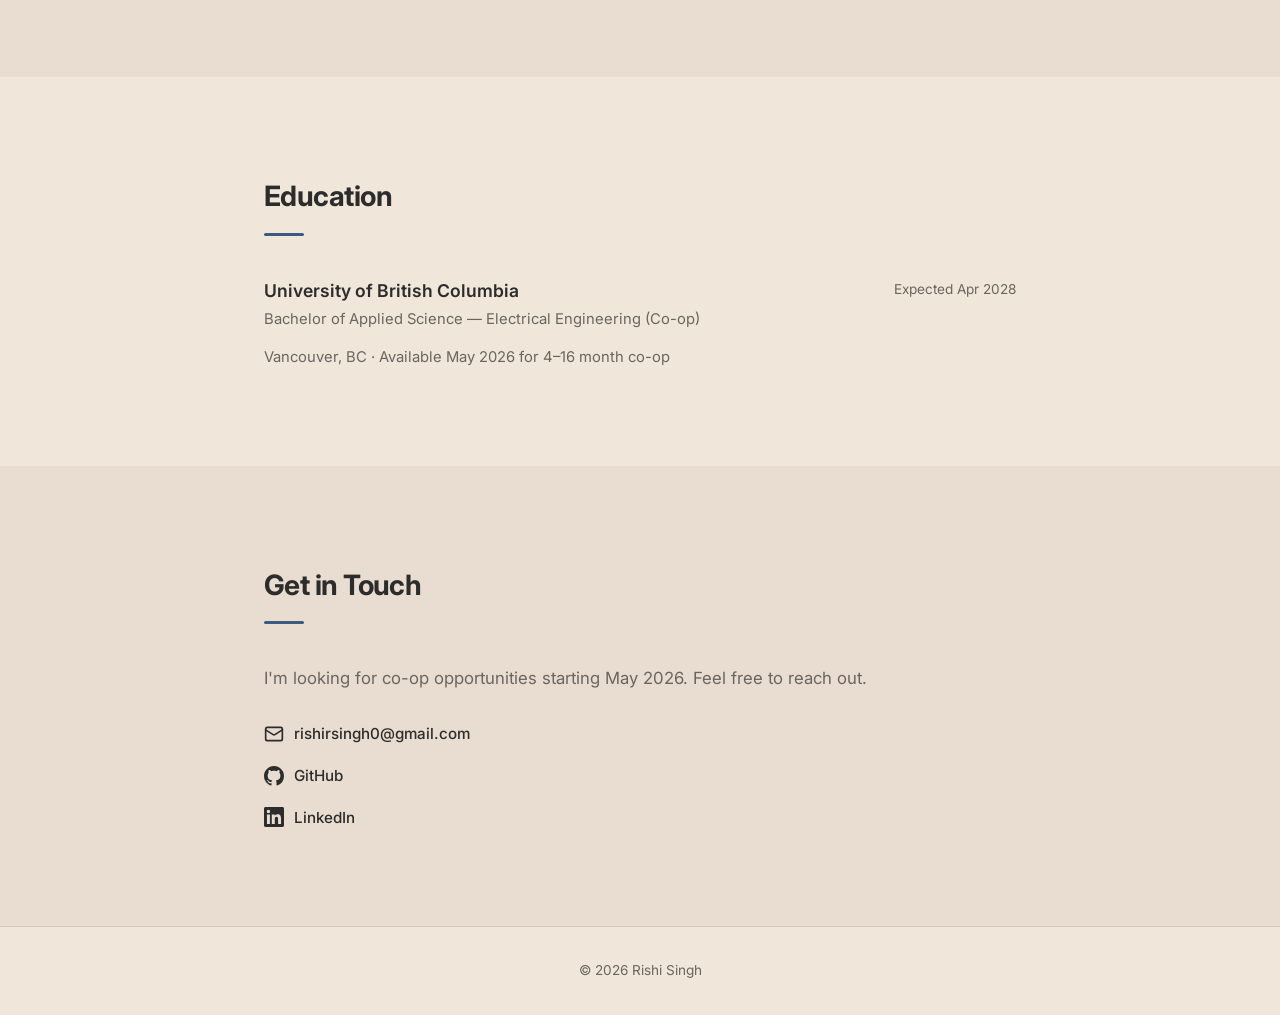
==== commit 522fbd71: "Drop remaining C tags: DAQ card and piano-robot detail header Both pages still had a "C" language ta" ====
--- a/index.html
+++ b/index.html
@@ -172,7 +172,6 @@
           </div>
           <div class="project-tags">
             <span class="tag">Altium Designer</span>
-            <span class="tag">C</span>
             <span class="tag">nRF52840</span>
           </div>
           <p class="project-desc">6-layer PCB (50&times;50mm) for a human-powered submarine, designed around an nRF52840 SoC with SPI/I2C/UART/LVDS peripherals for sensor integration. V1 hit power delivery and JTAG routing issues during bring-up; planning V2 as a two-board split &mdash; a redesigned motherboard with an on-board nPM1300 battery-management IC and SD card logging, plus a separate hall-effect sensor daughter board with a current loop transmitter linked back via a combined power + comms connector.</p>
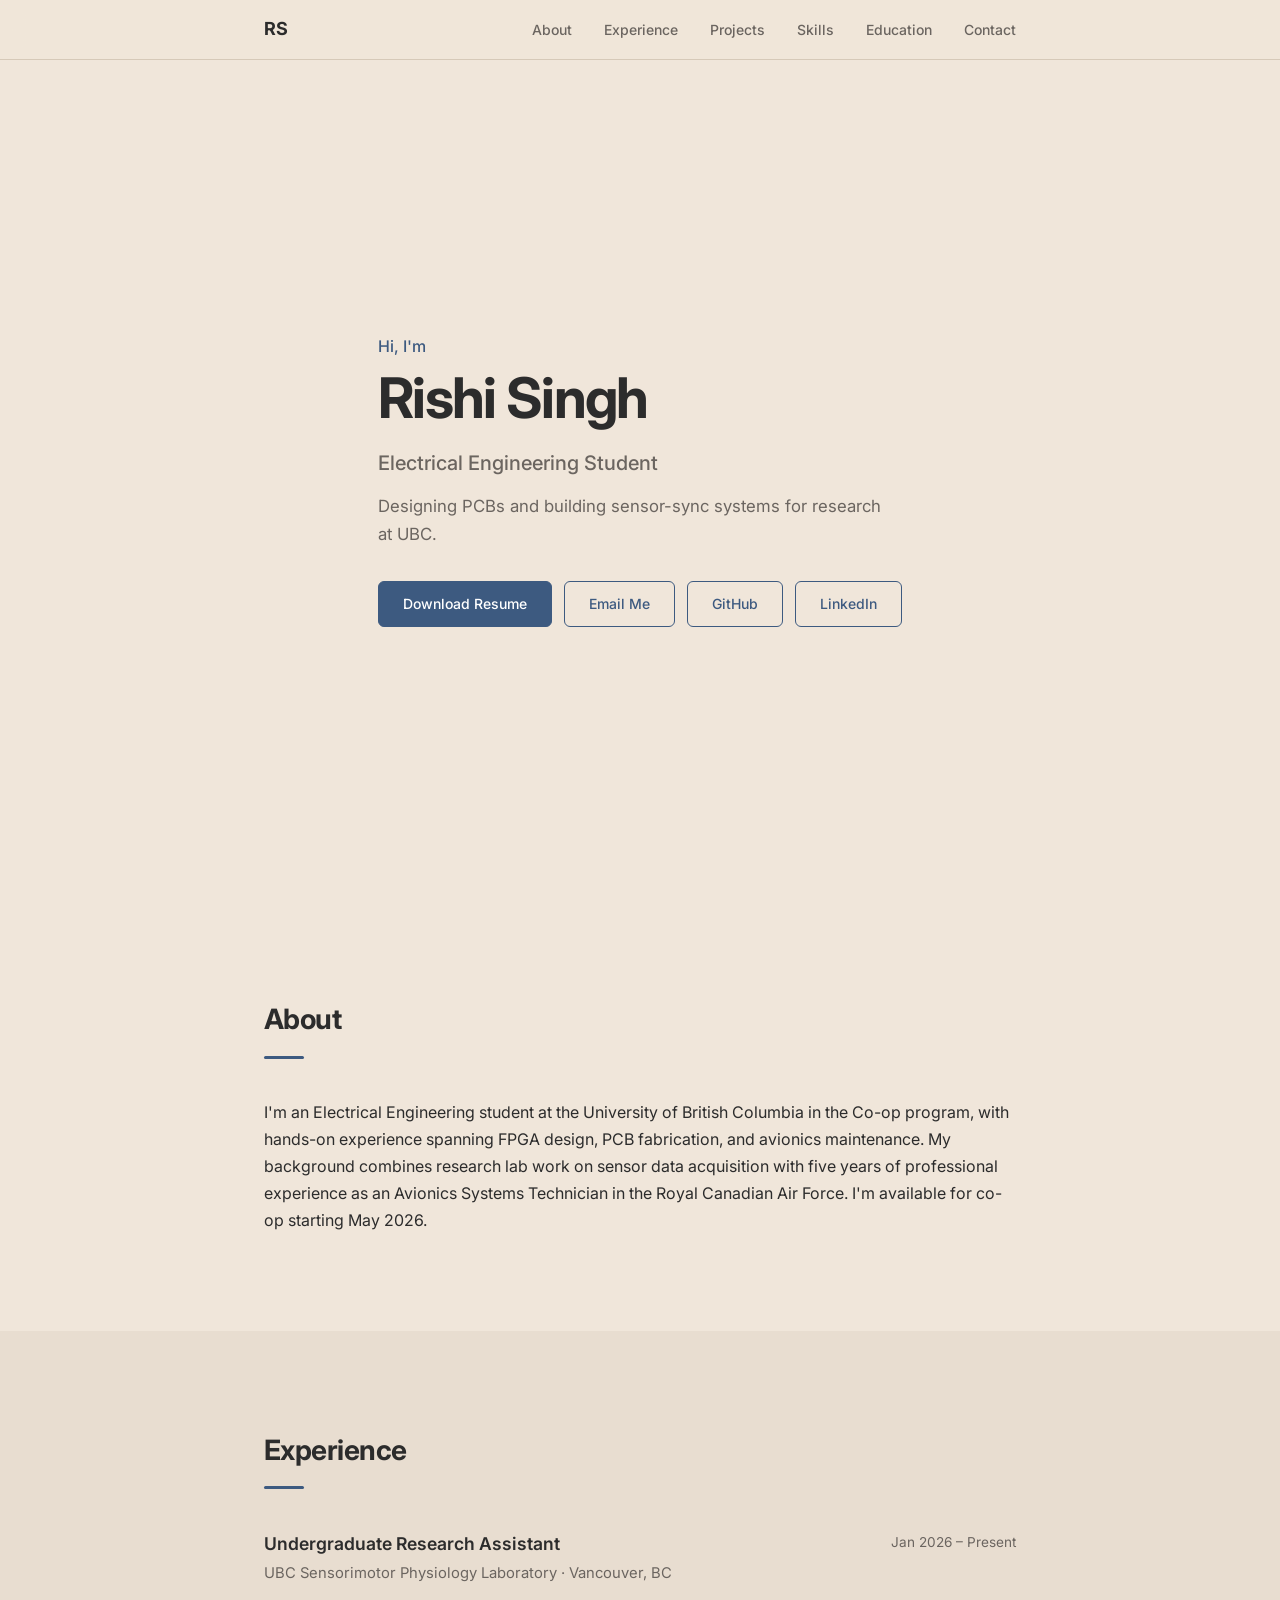
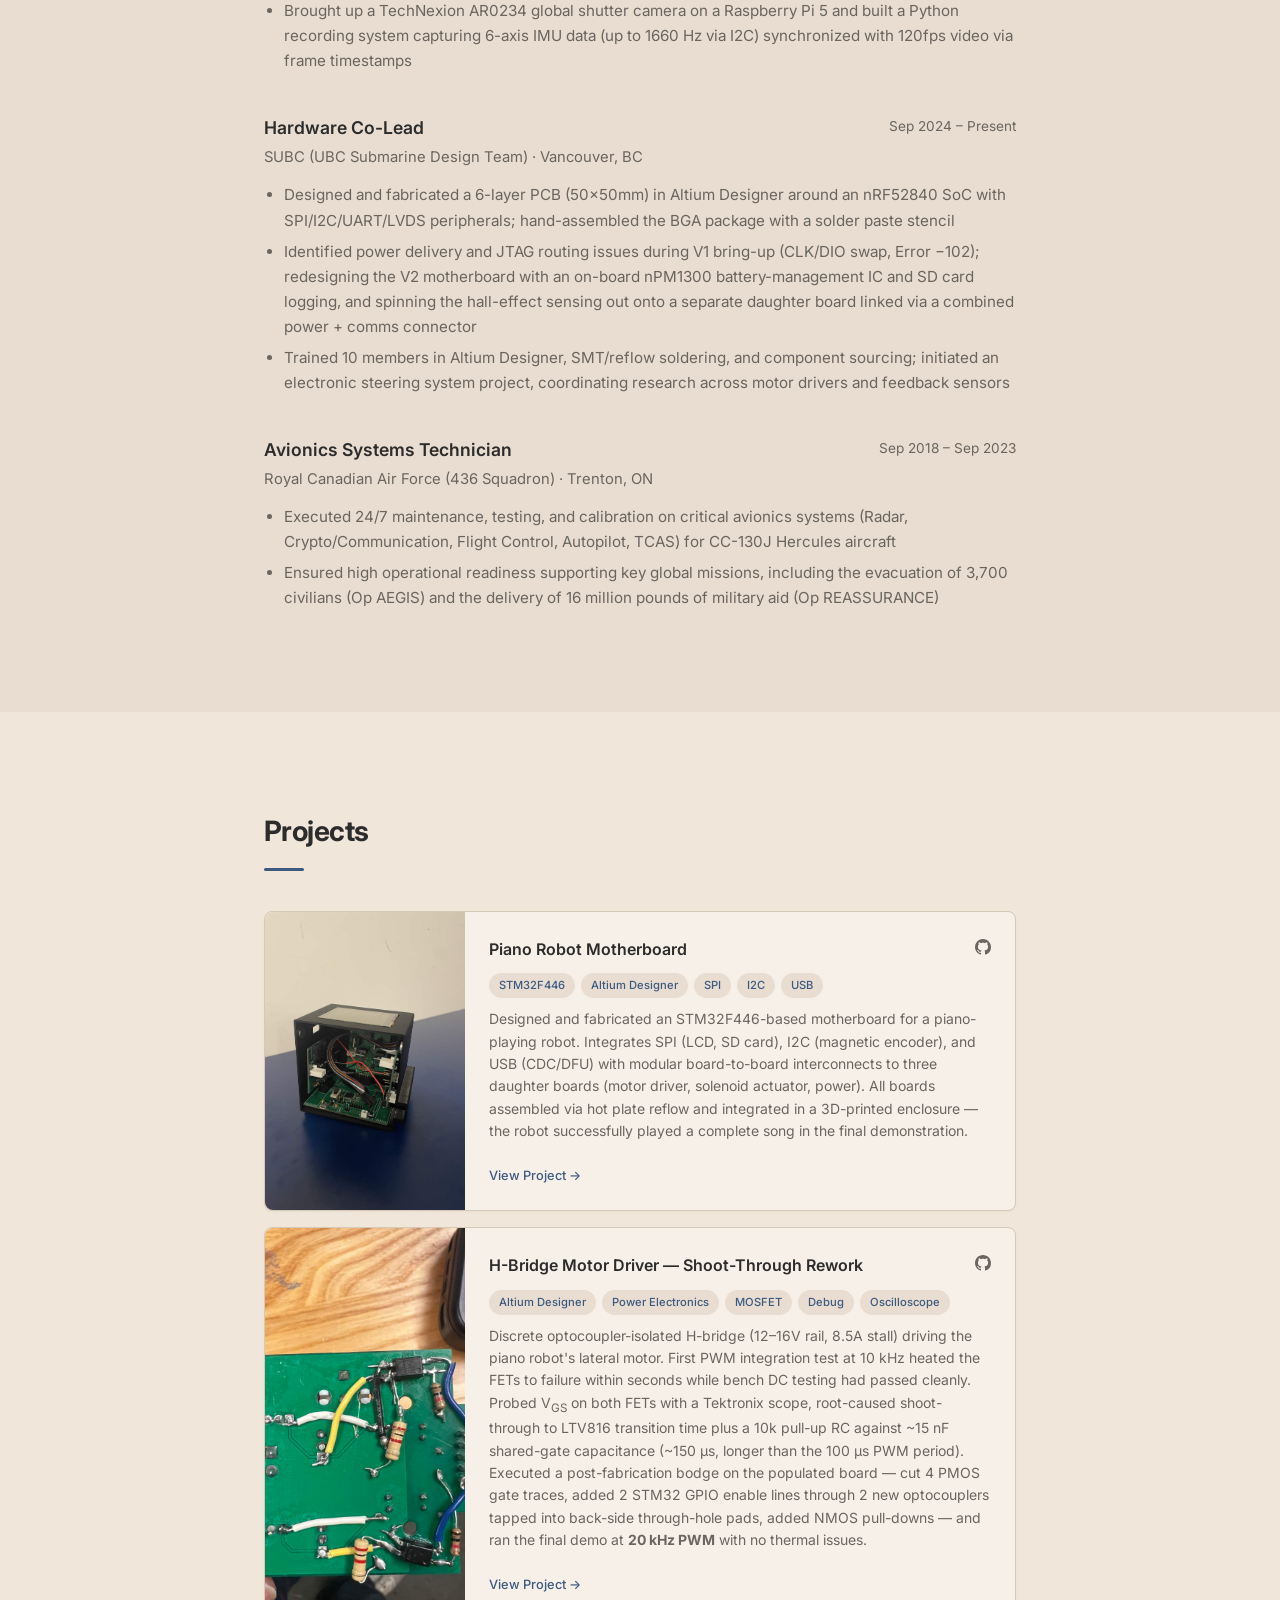
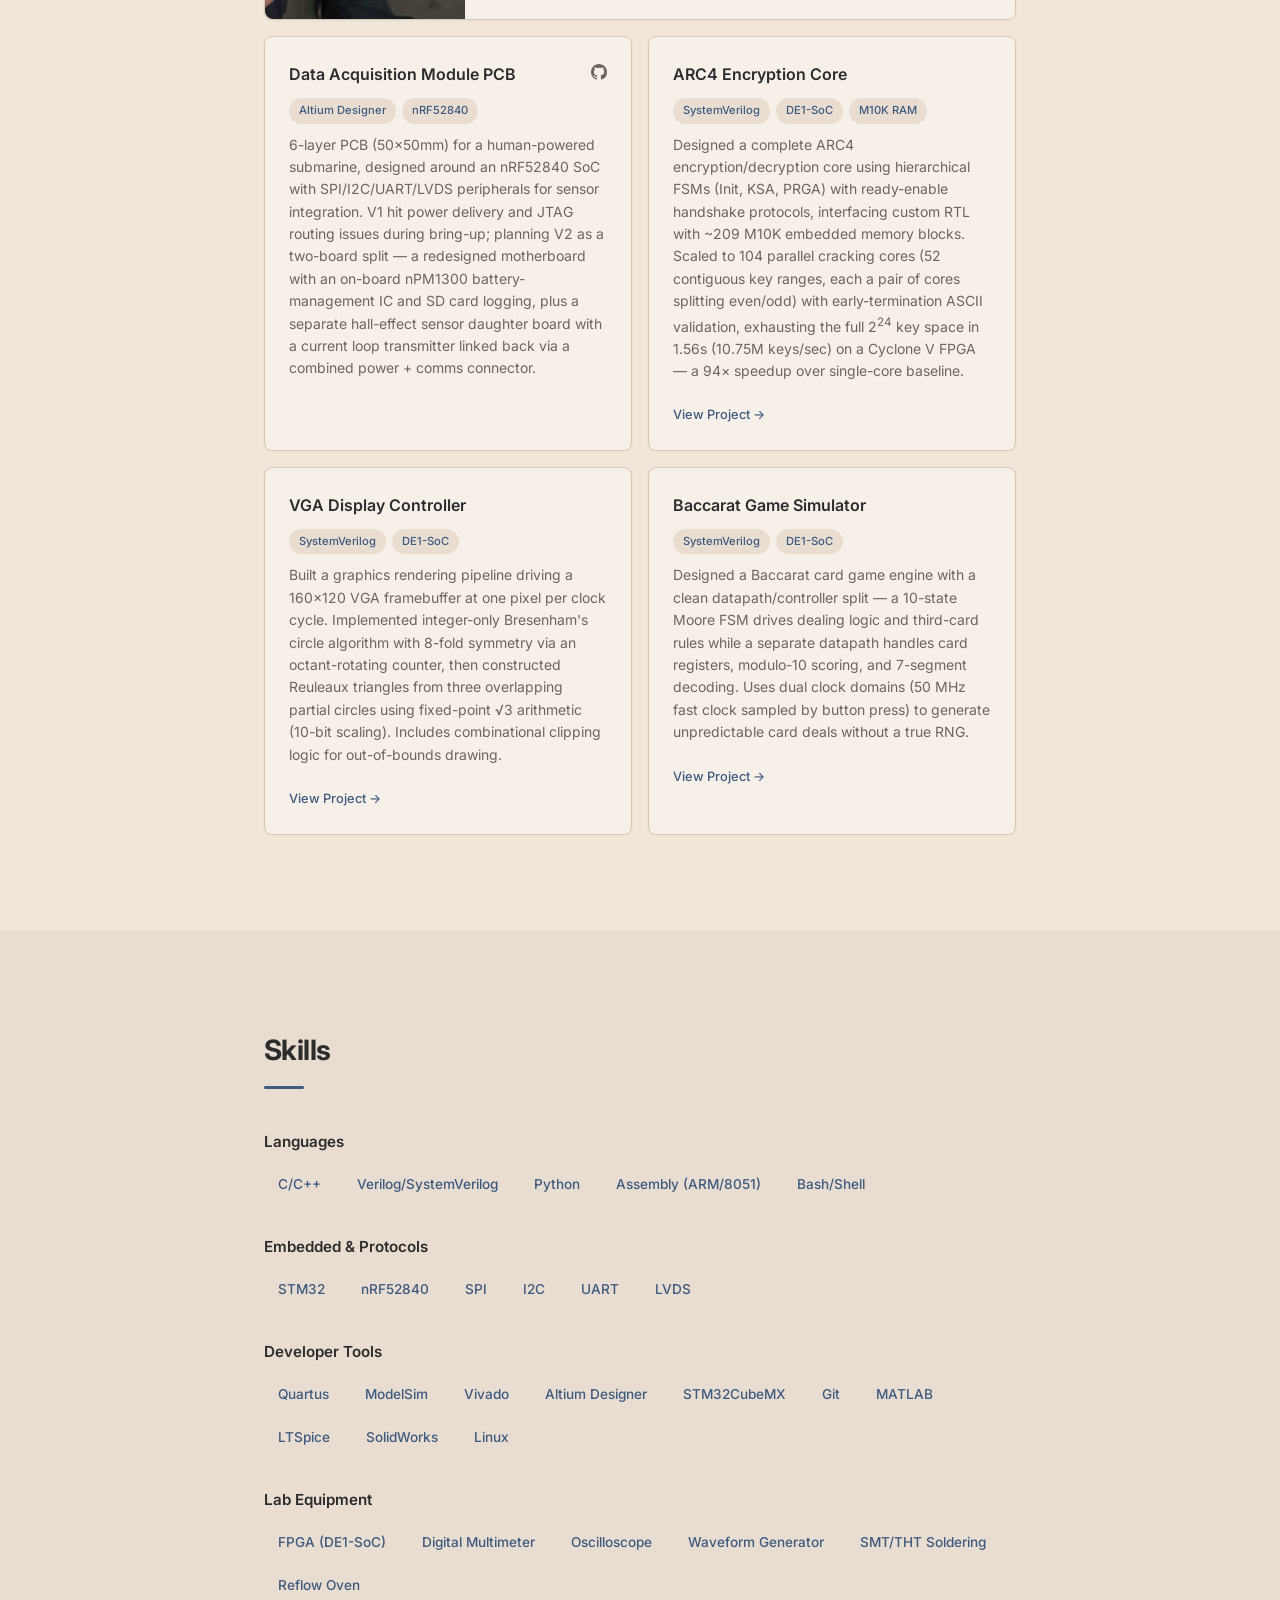
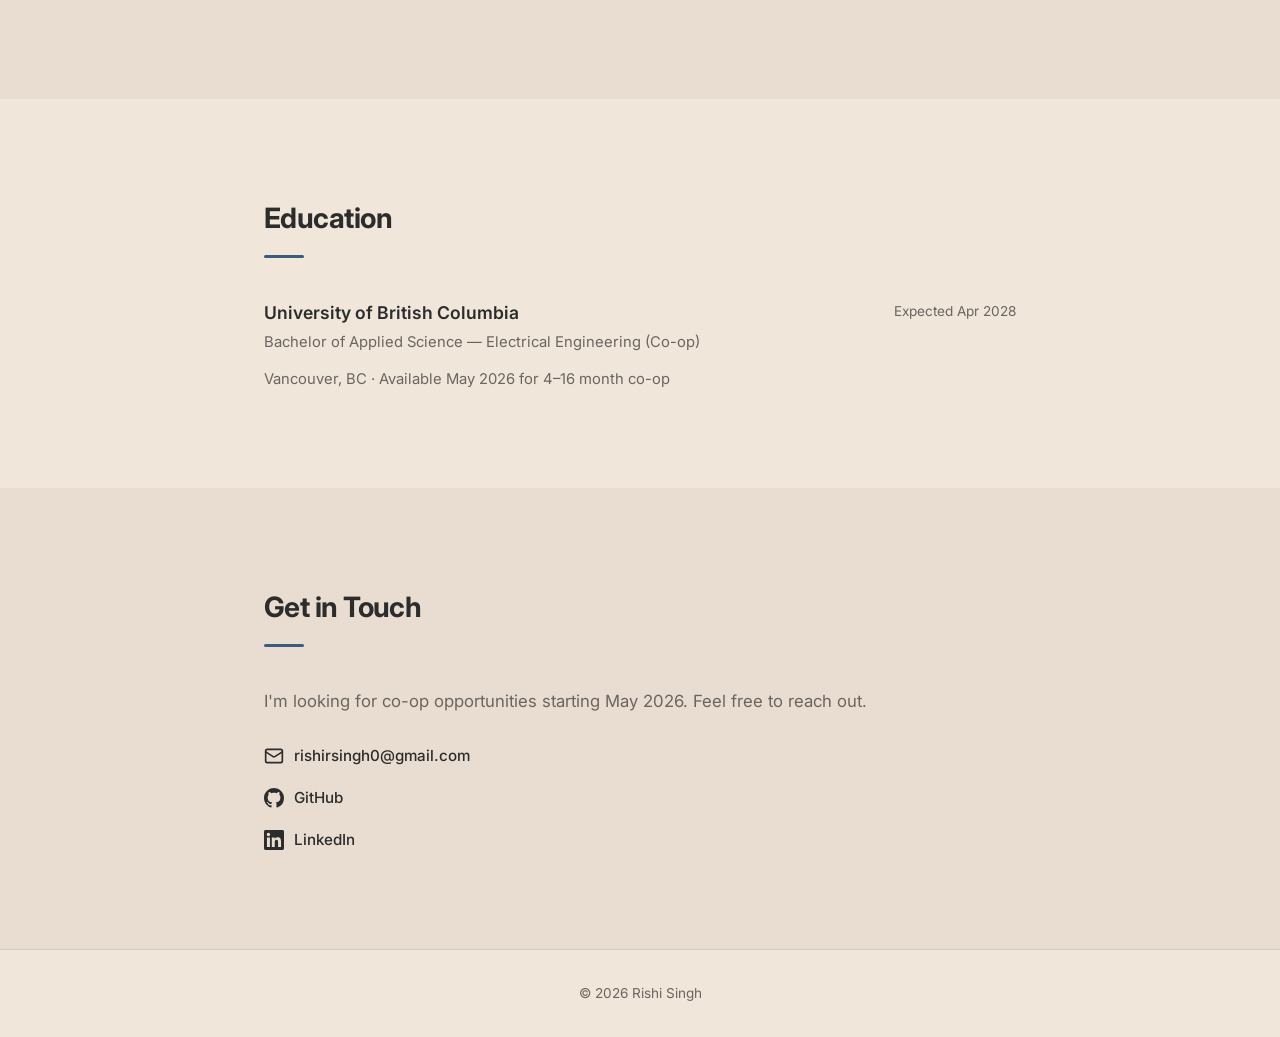
==== commit f7809c0b: "ARC4: remove PLL clock boosting claim, clarify core partitioning Verified against the actual bonus l" ====
--- a/index.html
+++ b/index.html
@@ -187,7 +187,7 @@
             <span class="tag">DE1-SoC</span>
             <span class="tag">M10K RAM</span>
           </div>
-          <p class="project-desc">Designed a complete ARC4 encryption/decryption core using hierarchical FSMs (Init, KSA, PRGA) with ready-enable handshake protocols, interfacing custom RTL with 209 M10K embedded memory blocks. Scaled to 104 parallel cracking cores with PLL clock boosting and early-termination ASCII validation, exhausting the full 2<sup>24</sup> key space in 1.56s (10.75M keys/sec) on a Cyclone V FPGA &mdash; a 94&times; speedup over single-core baseline.</p>
+          <p class="project-desc">Designed a complete ARC4 encryption/decryption core using hierarchical FSMs (Init, KSA, PRGA) with ready-enable handshake protocols, interfacing custom RTL with ~209 M10K embedded memory blocks. Scaled to 104 parallel cracking cores (52 contiguous key ranges, each a pair of cores splitting even/odd) with early-termination ASCII validation, exhausting the full 2<sup>24</sup> key space in 1.56s (10.75M keys/sec) on a Cyclone V FPGA &mdash; a 94&times; speedup over single-core baseline.</p>
           <a href="projects/arc4.html" class="project-link">View Project &rarr;</a>
         </div>
 
